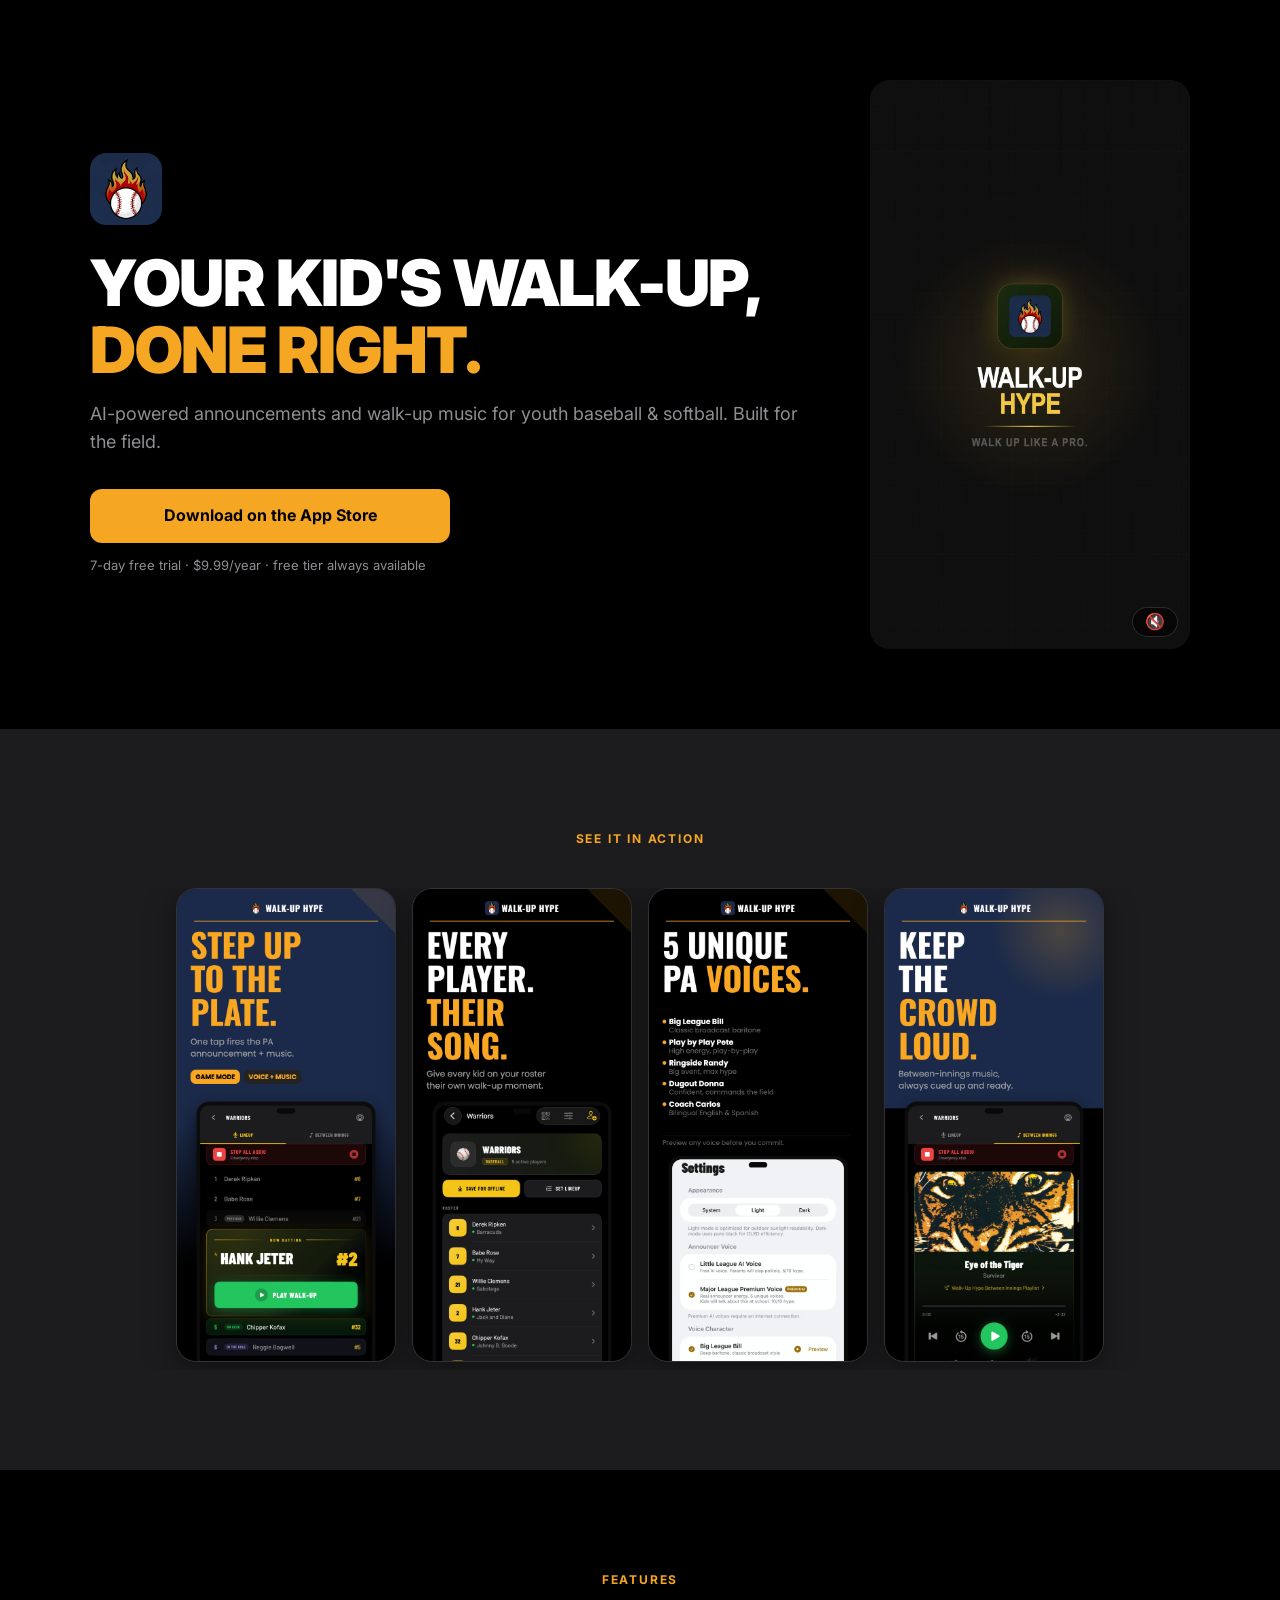
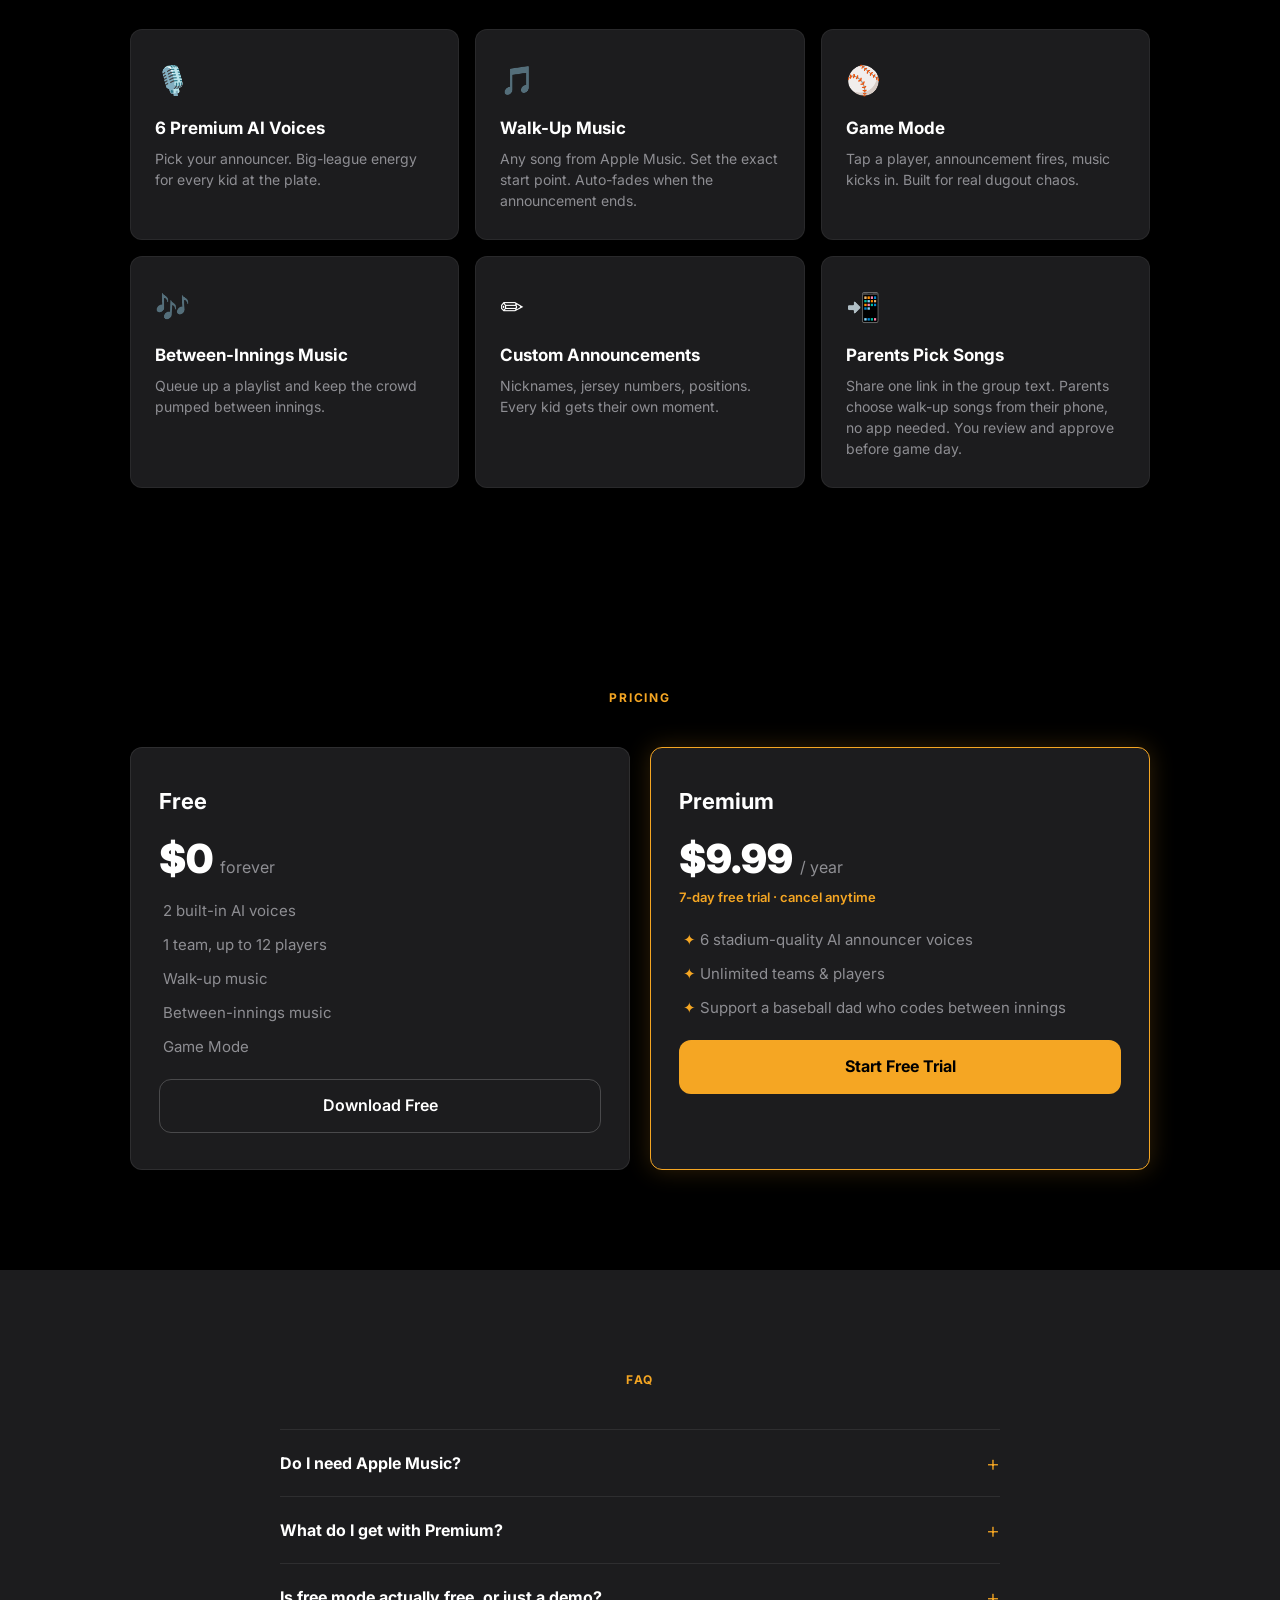
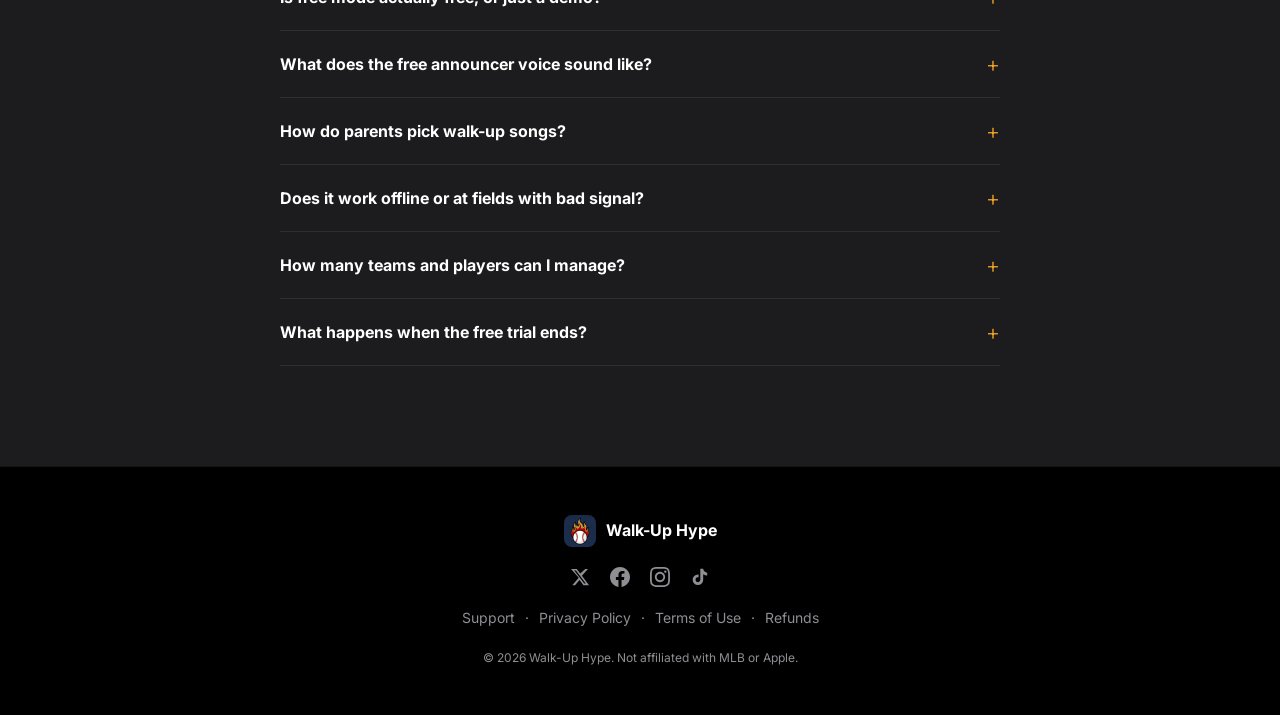
==== index.html @ 05aac34e "update website for v1.3.0: voice count, player cap, collab feature, em dash cleanup - 5 voices → 6 e" ====
<!DOCTYPE html>
<html lang="en">
<head>
  <meta charset="UTF-8" />
  <meta name="viewport" content="width=device-width, initial-scale=1.0" />
  <meta name="description" content="AI-powered announcements and walk-up music for youth baseball &amp; softball. Built for the field." />
  <title>Walk-Up Hype — AI Announcements for Youth Baseball &amp; Softball</title>
  <link rel="icon" type="image/png" href="assets/icon.png" />
  <link rel="preconnect" href="https://fonts.googleapis.com" />
  <link rel="preconnect" href="https://fonts.gstatic.com" crossorigin />
  <link href="https://fonts.googleapis.com/css2?family=Inter:wght@400;600;700;900&display=swap" rel="stylesheet" />
  <link rel="stylesheet" href="style.css" />
</head>
<body>

  <!-- ===================== HERO ===================== -->
  <section id="hero">
    <div class="hero-inner">
      <div class="hero-text">
        <img src="assets/icon.png" alt="Walk-Up Hype app icon" class="hero-icon" onerror="this.style.display='none'" />
        <h1 class="hero-headline">
          YOUR KID'S WALK-UP,<br />
          <span class="gold">DONE RIGHT.</span>
        </h1>
        <p class="hero-subhead">
          AI-powered announcements and walk-up music for youth baseball &amp; softball. Built for the field.
        </p>
        <a href="https://apps.apple.com/us/app/walk-up-hype/id6760152910" class="btn-primary appstore-btn">Download on the App Store</a>
        <p class="hero-footnote">7-day free trial &middot; $9.99/year &middot; free tier always available</p>
      </div>
      <div class="hero-video-wrap">
        <video class="promo-video" autoplay muted loop playsinline poster="assets/promo-poster.jpg">
          <source src="assets/promo.mp4" type="video/mp4" />
        </video>
        <button class="video-sound-btn" aria-label="Toggle sound">🔇</button>
      </div>
    </div>
  </section>

  <!-- ===================== SCREENSHOTS ===================== -->
  <section id="screenshots" class="screenshots-section">
    <div class="section-inner">
      <p class="section-label">SEE IT IN ACTION</p>
      <div class="screenshots-row">
        <img src="assets/walkuphype-02-game-mode.png" alt="Game Mode" class="screenshot" />
        <img src="assets/walkuphype-01-roster.png" alt="Roster" class="screenshot" />
        <img src="assets/walkuphype-05-pa-voices.png" alt="Premium AI Voices" class="screenshot" />
        <img src="assets/walkuphype-04-between-innings.png" alt="Between Innings Music" class="screenshot" />
      </div>
    </div>
  </section>

  <!-- ===================== FEATURES ===================== -->
  <section id="features">
    <div class="section-inner">
      <p class="section-label">FEATURES</p>
      <div class="features-grid">

        <div class="feature-card">
          <span class="feature-icon">🎙️</span>
          <h3>6 Premium AI Voices</h3>
          <p>Pick your announcer. Big-league energy for every kid at the plate.</p>
        </div>

        <div class="feature-card">
          <span class="feature-icon">🎵</span>
          <h3>Walk-Up Music</h3>
          <p>Any song from Apple Music. Set the exact start point. Auto-fades when the announcement ends.</p>
        </div>

        <div class="feature-card">
          <span class="feature-icon">⚾</span>
          <h3>Game Mode</h3>
          <p>Tap a player, announcement fires, music kicks in. Built for real dugout chaos.</p>
        </div>

        <div class="feature-card">
          <span class="feature-icon">🎶</span>
          <h3>Between-Innings Music</h3>
          <p>Queue up a playlist and keep the crowd pumped between innings.</p>
        </div>

        <div class="feature-card">
          <span class="feature-icon">✏️</span>
          <h3>Custom Announcements</h3>
          <p>Nicknames, jersey numbers, positions. Every kid gets their own moment.</p>
        </div>

        <div class="feature-card">
          <span class="feature-icon">📲</span>
          <h3>Parents Pick Songs</h3>
          <p>Share one link in the group text. Parents choose walk-up songs from their phone, no app needed. You review and approve before game day.</p>
        </div>

      </div>
    </div>
  </section>

  <!-- ===================== PRICING ===================== -->
  <section id="pricing">
    <div class="section-inner">
      <p class="section-label">PRICING</p>
      <div class="pricing-cards">

        <!-- Free -->
        <div class="pricing-card">
          <h3 class="pricing-tier">Free</h3>
          <p class="pricing-price">$0 <span>forever</span></p>
          <ul class="pricing-features">
            <li>2 built-in AI voices</li>
            <li>1 team, up to 12 players</li>
            <li>Walk-up music</li>
            <li>Between-innings music</li>
            <li>Game Mode</li>
          </ul>
          <a href="https://apps.apple.com/us/app/walk-up-hype/id6760152910" class="btn-secondary">Download Free</a>
        </div>

        <!-- Premium -->
        <div class="pricing-card pricing-card--premium">
          <h3 class="pricing-tier">Premium</h3>
          <p class="pricing-price">$9.99 <span>/ year</span></p>
          <p class="pricing-trial">7-day free trial &middot; cancel anytime</p>
          <ul class="pricing-features">
            <li><span class="gold">✦</span> 6 stadium-quality AI announcer voices</li>
            <li><span class="gold">✦</span> Unlimited teams &amp; players</li>
            <li><span class="gold">✦</span> Support a baseball dad who codes between innings</li>
          </ul>
          <a href="https://apps.apple.com/us/app/walk-up-hype/id6760152910" class="btn-primary">Start Free Trial</a>
        </div>

      </div>
    </div>
  </section>

  <!-- ===================== FAQ ===================== -->
  <section id="faq">
    <div class="section-inner">
      <p class="section-label">FAQ</p>
      <div class="faq-list">

        <details class="faq-item">
          <summary class="faq-q">Do I need Apple Music?</summary>
          <p class="faq-a">For walk-up songs, yes. Music streams directly from Apple Music, so you'll need an active subscription. No Apple Music? Announcements still fire. Your kids still get their moment.</p>
        </details>

        <details class="faq-item">
          <summary class="faq-q">What do I get with Premium?</summary>
          <p class="faq-a">Six stadium-quality PA announcer voices: Big League Bill, Play by Play Pete, Ringside Randy, Dugout Donna, Coach Carlos (bilingual English/Spanish), and Squeaky Sam. Unlimited teams and players. A 7-day free trial, then $9.99/year. That's it. No hidden tiers, no per-feature unlocks. If you're running multiple teams or you want your kids to sound like they're walking up at a real ballpark, Premium is worth every penny.</p>
        </details>

        <details class="faq-item">
          <summary class="faq-q">Is free mode actually free, or just a demo?</summary>
          <p class="faq-a">Actually free. No timer, no watermark, no "upgrade to continue." We built a real working app for free users because not every family can justify another subscription, and every kid deserves a walk-up moment, regardless. One team, up to 12 players, walk-up music, between-innings playlist, Game Mode, the whole experience. It's not a taste. It's the thing. We've worked hard to make Premium worth your business, but if that's not in the budget right now, we hope the free mode gives your kid their moment. It's yours, free of charge, for as long as Walk-Up Hype is on the App Store.</p>
        </details>

        <details class="faq-item">
          <summary class="faq-q">What does the free announcer voice sound like?</summary>
          <p class="faq-a">Honest answer: the default free voice is rough. It works, but it sounds like a robot reading a spreadsheet. Here's the thing though: there's a second free voice called Minor League Mike that's a real step up. It's still free, just requires a one-time download in your iPhone's Accessibility settings. <a href="minor-league-mike.html">We walk you through it step by step here.</a> If you want to actually impress parents on day one, Minor League Mike is the move. Premium is still the big leagues, 6 custom PA voices that sound like an actual stadium, but free isn't a dead end.</p>
        </details>

        <details class="faq-item">
          <summary class="faq-q">How do parents pick walk-up songs?</summary>
          <p class="faq-a">You tap "Collect Songs" on your team, and the app gives you a shareable link. Drop it in the group text. Each parent opens the link on their phone (no app install needed), searches Apple Music, picks a song, sets the start time, and even tells the announcer how to pronounce their kid's name. You see every submission in a review queue and approve or reject before it hits the roster. The whole thing is encrypted and auto-expires after 7 days.</p>
        </details>

        <details class="faq-item">
          <summary class="faq-q">Does it work offline or at fields with bad signal?</summary>
          <p class="faq-a">We built this for real fields, and real fields have terrible cell service. Walk-Up Hype has a "Save for Offline" feature that pre-generates every announcement for your entire roster and caches it to your device before you leave the house. Pair that with songs downloaded in Apple Music and your whole game runs without a single bar of signal. Announcements fire, music kicks in, crowd goes wild. No Wi-Fi required.</p>
        </details>

        <details class="faq-item">
          <summary class="faq-q">How many teams and players can I manage?</summary>
          <p class="faq-a">Free is 1 team, up to 12 players. Plenty for a single squad. Premium is unlimited. Coach two teams? Run a whole league? Go for it.</p>
        </details>

        <details class="faq-item">
          <summary class="faq-q">What happens when the free trial ends?</summary>
          <p class="faq-a">You drop to the free tier automatically. All your data stays intact. Your teams, players, and announcements are still there. You just can't add a second team or add players beyond 12 until you resubscribe. Resubscribe and everything unlocks immediately.</p>
        </details>

      </div>
    </div>
  </section>

  <!-- ===================== FOOTER ===================== -->
  <footer id="footer">
    <div class="footer-inner">
      <div class="footer-brand">
        <img src="assets/icon.png" alt="Walk-Up Hype" class="footer-icon" onerror="this.style.display='none'" />
        <span class="footer-wordmark">Walk-Up Hype</span>
      </div>
      <div class="footer-social">
        <a href="https://x.com/walkuphype" target="_blank" rel="noopener" aria-label="X / Twitter">
          <svg width="20" height="20" viewBox="0 0 24 24" fill="currentColor"><path d="M18.244 2.25h3.308l-7.227 8.26 8.502 11.24H16.17l-4.714-6.231-5.401 6.231H2.748l7.73-8.835L1.254 2.25H8.08l4.261 5.632 5.903-5.632Zm-1.161 17.52h1.833L7.084 4.126H5.117z"/></svg>
        </a>
        <a href="https://www.facebook.com/walkuphype" target="_blank" rel="noopener" aria-label="Facebook">
          <svg width="20" height="20" viewBox="0 0 24 24" fill="currentColor"><path d="M24 12.073C24 5.405 18.627 0 12 0S0 5.405 0 12.073C0 18.1 4.388 23.094 10.125 24v-8.437H7.078v-3.49h3.047V9.41c0-3.025 1.791-4.697 4.533-4.697 1.312 0 2.686.235 2.686.235v2.97h-1.513c-1.491 0-1.956.93-1.956 1.886v2.268h3.328l-.532 3.49h-2.796V24C19.612 23.094 24 18.1 24 12.073z"/></svg>
        </a>
        <a href="https://www.instagram.com/walkuphype" target="_blank" rel="noopener" aria-label="Instagram">
          <svg width="20" height="20" viewBox="0 0 24 24" fill="currentColor"><path d="M12 2.163c3.204 0 3.584.012 4.85.07 3.252.148 4.771 1.691 4.919 4.919.058 1.265.069 1.645.069 4.849 0 3.205-.012 3.584-.069 4.849-.149 3.225-1.664 4.771-4.919 4.919-1.266.058-1.644.07-4.85.07-3.204 0-3.584-.012-4.849-.07-3.26-.149-4.771-1.699-4.919-4.92-.058-1.265-.07-1.644-.07-4.849 0-3.204.013-3.583.07-4.849.149-3.227 1.664-4.771 4.919-4.919 1.266-.057 1.645-.069 4.849-.069zm0-2.163c-3.259 0-3.667.014-4.947.072-4.358.2-6.78 2.618-6.98 6.98-.059 1.281-.073 1.689-.073 4.948 0 3.259.014 3.668.072 4.948.2 4.358 2.618 6.78 6.98 6.98 1.281.058 1.689.072 4.948.072 3.259 0 3.668-.014 4.948-.072 4.354-.2 6.782-2.618 6.979-6.98.059-1.28.073-1.689.073-4.948 0-3.259-.014-3.667-.072-4.947-.196-4.354-2.617-6.78-6.979-6.98-1.281-.059-1.69-.073-4.949-.073zm0 5.838c-3.403 0-6.162 2.759-6.162 6.162s2.759 6.163 6.162 6.163 6.162-2.759 6.162-6.163c0-3.403-2.759-6.162-6.162-6.162zm0 10.162c-2.209 0-4-1.79-4-4 0-2.209 1.791-4 4-4s4 1.791 4 4c0 2.21-1.791 4-4 4zm6.406-11.845c-.796 0-1.441.645-1.441 1.44s.645 1.44 1.441 1.44c.795 0 1.439-.645 1.439-1.44s-.644-1.44-1.439-1.44z"/></svg>
        </a>
        <a href="https://www.tiktok.com/@walkuphype" target="_blank" rel="noopener" aria-label="TikTok">
          <svg width="20" height="20" viewBox="0 0 24 24" fill="currentColor"><path d="M19.59 6.69a4.83 4.83 0 0 1-3.77-4.25V2h-3.45v13.67a2.89 2.89 0 0 1-2.88 2.5 2.89 2.89 0 0 1-2.89-2.89 2.89 2.89 0 0 1 2.89-2.89c.28 0 .54.04.79.1V9.01a6.33 6.33 0 0 0-.79-.05 6.34 6.34 0 0 0-6.34 6.34 6.34 6.34 0 0 0 6.34 6.34 6.34 6.34 0 0 0 6.33-6.34V8.69a8.27 8.27 0 0 0 4.84 1.55V6.79a4.85 4.85 0 0 1-1.07-.1z"/></svg>
        </a>
      </div>
      <nav class="footer-links" aria-label="Footer navigation">
        <a href="mailto:support@walkuphype.com">Support</a>
        <span aria-hidden="true">&middot;</span>
        <a href="privacy.html">Privacy Policy</a>
        <span aria-hidden="true">&middot;</span>
        <a href="terms.html">Terms of Use</a>
        <span aria-hidden="true">&middot;</span>
        <a href="refunds.html">Refunds</a>
      </nav>
      <p class="footer-legal">
        &copy; 2026 Walk-Up Hype. Not affiliated with MLB or Apple.
      </p>
    </div>
  </footer>


  <script>
    (function () {
      var vid = document.querySelector('.promo-video');
      var btn = document.querySelector('.video-sound-btn');
      if (!vid || !btn) return;
      btn.addEventListener('click', function () {
        vid.muted = !vid.muted;
        btn.innerHTML = vid.muted ? '🔇' : '🔊';
      });
    })();
  </script>

</body>
</html>
---- style.css ----
/* ============================================================
   Walk-Up Hype — stylesheet
   Mobile-first, dark, single page
   ============================================================ */

/* ---------- Design Tokens ---------- */
:root {
  --black:   #000000;
  --navy:    #1C1C1E;
  --gold:    #F5A623;
  --white:   #FFFFFF;
  --gray:    #8E8E93;
  --radius:  12px;
  --font:    'Inter', system-ui, sans-serif;
  --max-w:   1100px;
  --section-pad: 80px 20px;
}

/* ---------- Reset / Base ---------- */
*, *::before, *::after {
  box-sizing: border-box;
  margin: 0;
  padding: 0;
}

html {
  scroll-behavior: smooth;
}

body {
  background: var(--black);
  color: var(--white);
  font-family: var(--font);
  font-size: 16px;
  line-height: 1.6;
  -webkit-font-smoothing: antialiased;
}

img {
  display: block;
  max-width: 100%;
}

a {
  color: var(--gold);
  text-decoration: none;
  transition: opacity 0.2s;
}

a:hover {
  opacity: 0.8;
}

/* ---------- Utilities ---------- */
.gold { color: var(--gold); }

.section-label {
  font-size: 12px;
  font-weight: 700;
  letter-spacing: 0.15em;
  color: var(--gold);
  text-transform: uppercase;
  font-variant: small-caps;
  text-align: center;
  margin-bottom: 40px;
}

.section-inner {
  max-width: var(--max-w);
  margin: 0 auto;
  padding: var(--section-pad);
}

.desktop-br { display: none; }

/* ---------- Buttons ---------- */
.btn-primary {
  display: inline-block;
  background: var(--gold);
  color: var(--black);
  font-family: var(--font);
  font-size: 16px;
  font-weight: 700;
  padding: 14px 32px;
  border-radius: var(--radius);
  border: none;
  cursor: pointer;
  transition: opacity 0.2s, transform 0.1s;
  text-align: center;
  /* Prevent button from overflowing narrow viewports */
  max-width: 100%;
  word-break: break-word;
}

.btn-primary:hover {
  opacity: 0.9;
  transform: translateY(-1px);
  color: var(--black);
}

.btn-secondary {
  display: inline-block;
  background: transparent;
  color: var(--white);
  font-family: var(--font);
  font-size: 16px;
  font-weight: 600;
  padding: 13px 32px;
  border-radius: var(--radius);
  border: 1px solid rgba(255, 255, 255, 0.2);
  cursor: pointer;
  transition: border-color 0.2s, opacity 0.2s;
  text-align: center;
}

.btn-secondary:hover {
  border-color: rgba(255, 255, 255, 0.5);
  color: var(--white);
  opacity: 1;
}

/* ============================================================
   HERO
   ============================================================ */
#hero {
  background: var(--black);
  display: flex;
  align-items: center;
  justify-content: center;
  padding: 64px 24px;
}

.hero-inner {
  display: flex;
  flex-direction: column;
  align-items: center;
  gap: 40px;
  max-width: var(--max-w);
  width: 100%;
}

.hero-text {
  display: flex;
  flex-direction: column;
  align-items: center;
  text-align: center;
}

.hero-icon {
  width: 72px;
  height: 72px;
  border-radius: 16px;
  margin-bottom: 24px;
  object-fit: cover;
}

.hero-headline {
  font-size: clamp(36px, 9vw, 64px);
  font-weight: 900;
  line-height: 1.05;
  letter-spacing: -0.02em;
  color: var(--white);
  margin-bottom: 16px;
}

.hero-subhead {
  font-size: clamp(15px, 2.5vw, 18px);
  font-weight: 400;
  color: var(--gray);
  margin-bottom: 32px;
  max-width: 440px;
}

.appstore-btn {
  /* Full width on mobile for a prominent tap target */
  width: 100%;
  max-width: 360px;
}

.hero-footnote {
  font-size: 13px;
  color: var(--gray);
  margin-top: 12px;
}

.hero-video-wrap {
  position: relative;
  width: 100%;
  max-width: 340px;
  border-radius: 20px;
  box-shadow: 0 16px 48px rgba(0, 0, 0, 0.6);
  /* background shows while video loads */
  background: #111;
}

.promo-video {
  /* Block-level, natural flow — avoids iOS Safari autoplay
     bug triggered by position:absolute inside overflow:hidden */
  display: block;
  width: 100%;
  height: auto;
  border-radius: 20px;
}

.video-sound-btn {
  position: absolute;
  bottom: 12px;
  right: 12px;
  background: rgba(0, 0, 0, 0.55);
  backdrop-filter: blur(8px);
  -webkit-backdrop-filter: blur(8px);
  border: 1px solid rgba(255, 255, 255, 0.15);
  border-radius: 999px;
  padding: 6px 12px;
  font-size: 16px;
  cursor: pointer;
  color: var(--white);
  line-height: 1;
  transition: background 0.2s;
}

.video-sound-btn:hover {
  background: rgba(0, 0, 0, 0.8);
}

/* ============================================================
   SCREENSHOTS
   ============================================================ */
.screenshots-section {
  background: var(--navy);
}

.screenshots-row {
  display: flex;
  gap: 16px;
  overflow-x: auto;
  justify-content: center;
  padding-bottom: 8px;
  -webkit-overflow-scrolling: touch;
}

.screenshot {
  width: 220px;
  flex-shrink: 0;
  border-radius: 20px;
  border: 1px solid rgba(255, 255, 255, 0.1);
  box-shadow: 0 8px 32px rgba(0, 0, 0, 0.4);
}

/* ============================================================
   FEATURES
   ============================================================ */
#features {
  background: var(--black);
}

.features-grid {
  display: grid;
  grid-template-columns: 1fr;
  gap: 16px;
}

.feature-card {
  background: var(--navy);
  border-radius: var(--radius);
  border: 1px solid rgba(255, 255, 255, 0.06);
  padding: 28px 24px;
  transition: border-color 0.2s, transform 0.2s;
}

.feature-card:hover {
  border-color: rgba(245, 166, 35, 0.3);
  transform: translateY(-2px);
}

.feature-icon {
  font-size: 28px;
  display: block;
  margin-bottom: 12px;
}

.feature-card h3 {
  font-size: 17px;
  font-weight: 700;
  margin-bottom: 6px;
  color: var(--white);
}

.feature-card p {
  font-size: 14px;
  color: var(--gray);
  line-height: 1.5;
}

/* ============================================================
   PRICING
   ============================================================ */
#pricing {
  background: var(--black);
}

.pricing-cards {
  display: flex;
  flex-direction: column;
  gap: 20px;
  max-width: 640px;
  margin: 0 auto;
}

.pricing-card {
  background: var(--navy);
  border-radius: var(--radius);
  border: 1px solid rgba(255, 255, 255, 0.08);
  padding: 36px 28px;
  display: flex;
  flex-direction: column;
  gap: 20px;
}

.pricing-card--premium {
  border-color: var(--gold);
  box-shadow: 0 0 24px rgba(245, 166, 35, 0.2);
}

.pricing-tier {
  font-size: 22px;
  font-weight: 700;
  color: var(--white);
}

.pricing-price {
  font-size: 40px;
  font-weight: 900;
  color: var(--white);
  line-height: 1;
}

.pricing-price span {
  font-size: 16px;
  font-weight: 400;
  color: var(--gray);
}

.pricing-trial {
  font-size: 13px;
  color: var(--gold);
  font-weight: 600;
  margin-top: -12px;
}

.pricing-features {
  list-style: none;
  display: flex;
  flex-direction: column;
  gap: 10px;
  padding: 0;
  margin: 0;
}

.pricing-features li {
  font-size: 15px;
  color: var(--gray);
  padding-left: 4px;
}

.pricing-card .btn-primary,
.pricing-card .btn-secondary {
  width: 100%;
}

/* ============================================================
   FAQ
   ============================================================ */
#faq {
  background: var(--navy);
}

.faq-list {
  display: flex;
  flex-direction: column;
  gap: 0;
  max-width: 720px;
  margin: 0 auto;
}

.faq-item {
  border-bottom: 1px solid rgba(255, 255, 255, 0.08);
}

.faq-item:first-child {
  border-top: 1px solid rgba(255, 255, 255, 0.08);
}

/* Remove default disclosure triangle */
.faq-item summary {
  list-style: none;
}
.faq-item summary::-webkit-details-marker {
  display: none;
}

.faq-q {
  display: flex;
  justify-content: space-between;
  align-items: center;
  gap: 16px;
  font-size: 16px;
  font-weight: 700;
  color: var(--white);
  line-height: 1.3;
  padding: 22px 0;
  cursor: pointer;
  user-select: none;
  transition: color 0.2s;
}

.faq-q:hover {
  color: var(--gold);
}

/* Chevron icon via pseudo-element */
.faq-q::after {
  content: '+';
  font-size: 22px;
  font-weight: 300;
  color: var(--gold);
  flex-shrink: 0;
  transition: transform 0.2s;
  line-height: 1;
}

.faq-item[open] .faq-q::after {
  transform: rotate(45deg);
}

.faq-a {
  font-size: 15px;
  color: var(--gray);
  line-height: 1.6;
  max-width: 640px;
  padding-bottom: 22px;
}

/* ============================================================
   FOOTER
   ============================================================ */
#footer {
  background: var(--black);
  border-top: 1px solid rgba(255, 255, 255, 0.08);
}

.footer-inner {
  max-width: var(--max-w);
  margin: 0 auto;
  padding: 48px 24px;
  display: flex;
  flex-direction: column;
  align-items: center;
  gap: 20px;
  text-align: center;
}

.footer-brand {
  display: flex;
  align-items: center;
  gap: 10px;
}

.footer-icon {
  width: 32px;
  height: 32px;
  border-radius: 8px;
  object-fit: cover;
}

.footer-wordmark {
  font-size: 16px;
  font-weight: 700;
  color: var(--white);
}

.footer-links {
  display: flex;
  align-items: center;
  gap: 10px;
  font-size: 14px;
  color: var(--gray);
}

.footer-links a {
  color: var(--gray);
  transition: color 0.2s;
}

.footer-links a:hover {
  color: var(--white);
}

.footer-social {
  display: flex;
  align-items: center;
  gap: 20px;
}

.footer-social a {
  color: var(--gray);
  transition: color 0.2s;
  display: flex;
  align-items: center;
}

.footer-social a:hover {
  color: var(--gold);
}

.footer-legal {
  font-size: 12px;
  color: var(--gray);
  max-width: 480px;
  line-height: 1.5;
}

/* ============================================================
   RESPONSIVE — ≥ 768px (2-col grids, side-by-side cards)
   ============================================================ */
@media (min-width: 768px) {
  .features-grid {
    grid-template-columns: repeat(2, 1fr);
  }

  .pricing-cards {
    flex-direction: row;
    max-width: 100%;
  }

  .pricing-card {
    flex: 1;
  }
}

/* ============================================================
   RESPONSIVE — ≥ 900px (hero side-by-side)
   ============================================================ */
@media (min-width: 900px) {
  #hero {
    padding: 80px 40px;
  }

  .hero-inner {
    flex-direction: row;
    align-items: center;
    gap: 60px;
  }

  .hero-text {
    align-items: flex-start;
    text-align: left;
    flex: 1;
  }

  .hero-subhead {
    max-width: 100%;
  }

  .hero-video-wrap {
    flex: 0 0 auto;
    width: 320px;
    max-width: 360px;
  }
}

/* ============================================================
   RESPONSIVE — ≥ 1024px (3-col features, full layout)
   ============================================================ */
@media (min-width: 1024px) {
  .features-grid {
    grid-template-columns: repeat(3, 1fr);
  }

  .section-inner {
    padding: 100px 40px;
  }
}
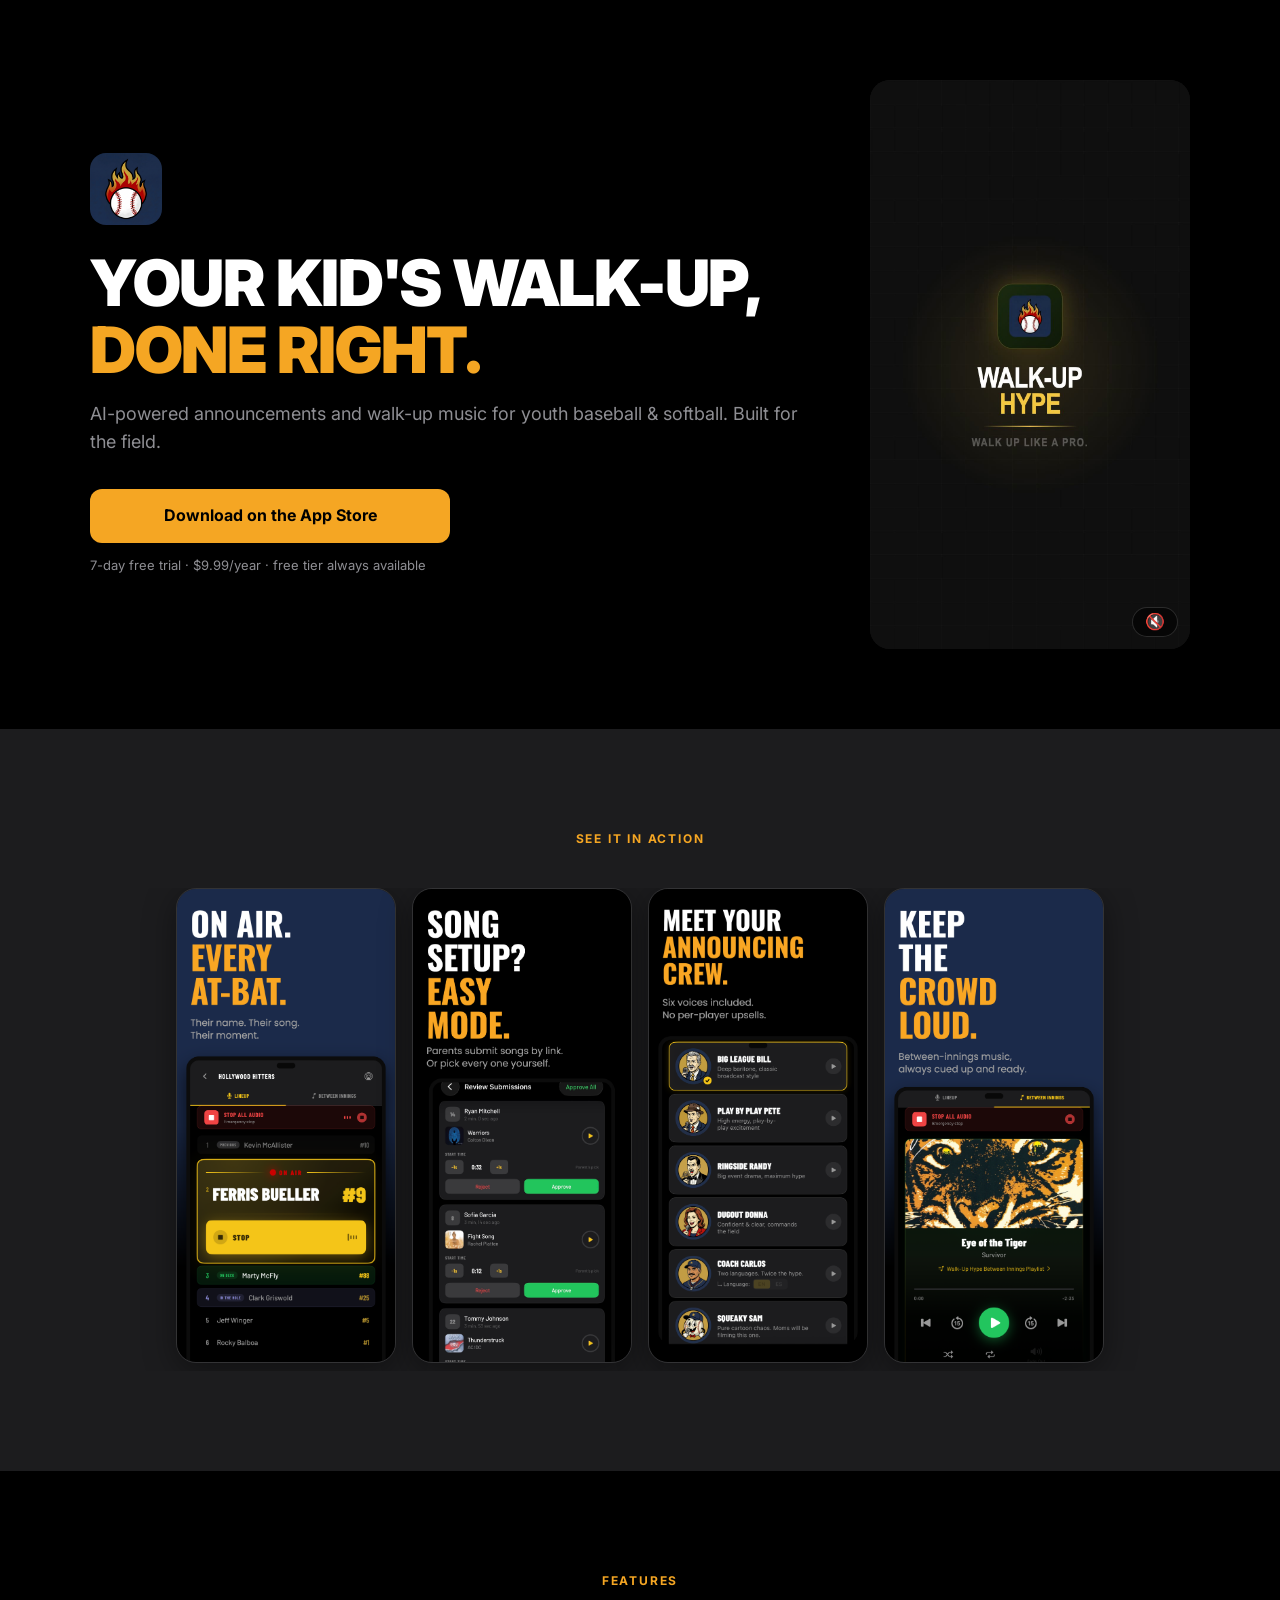
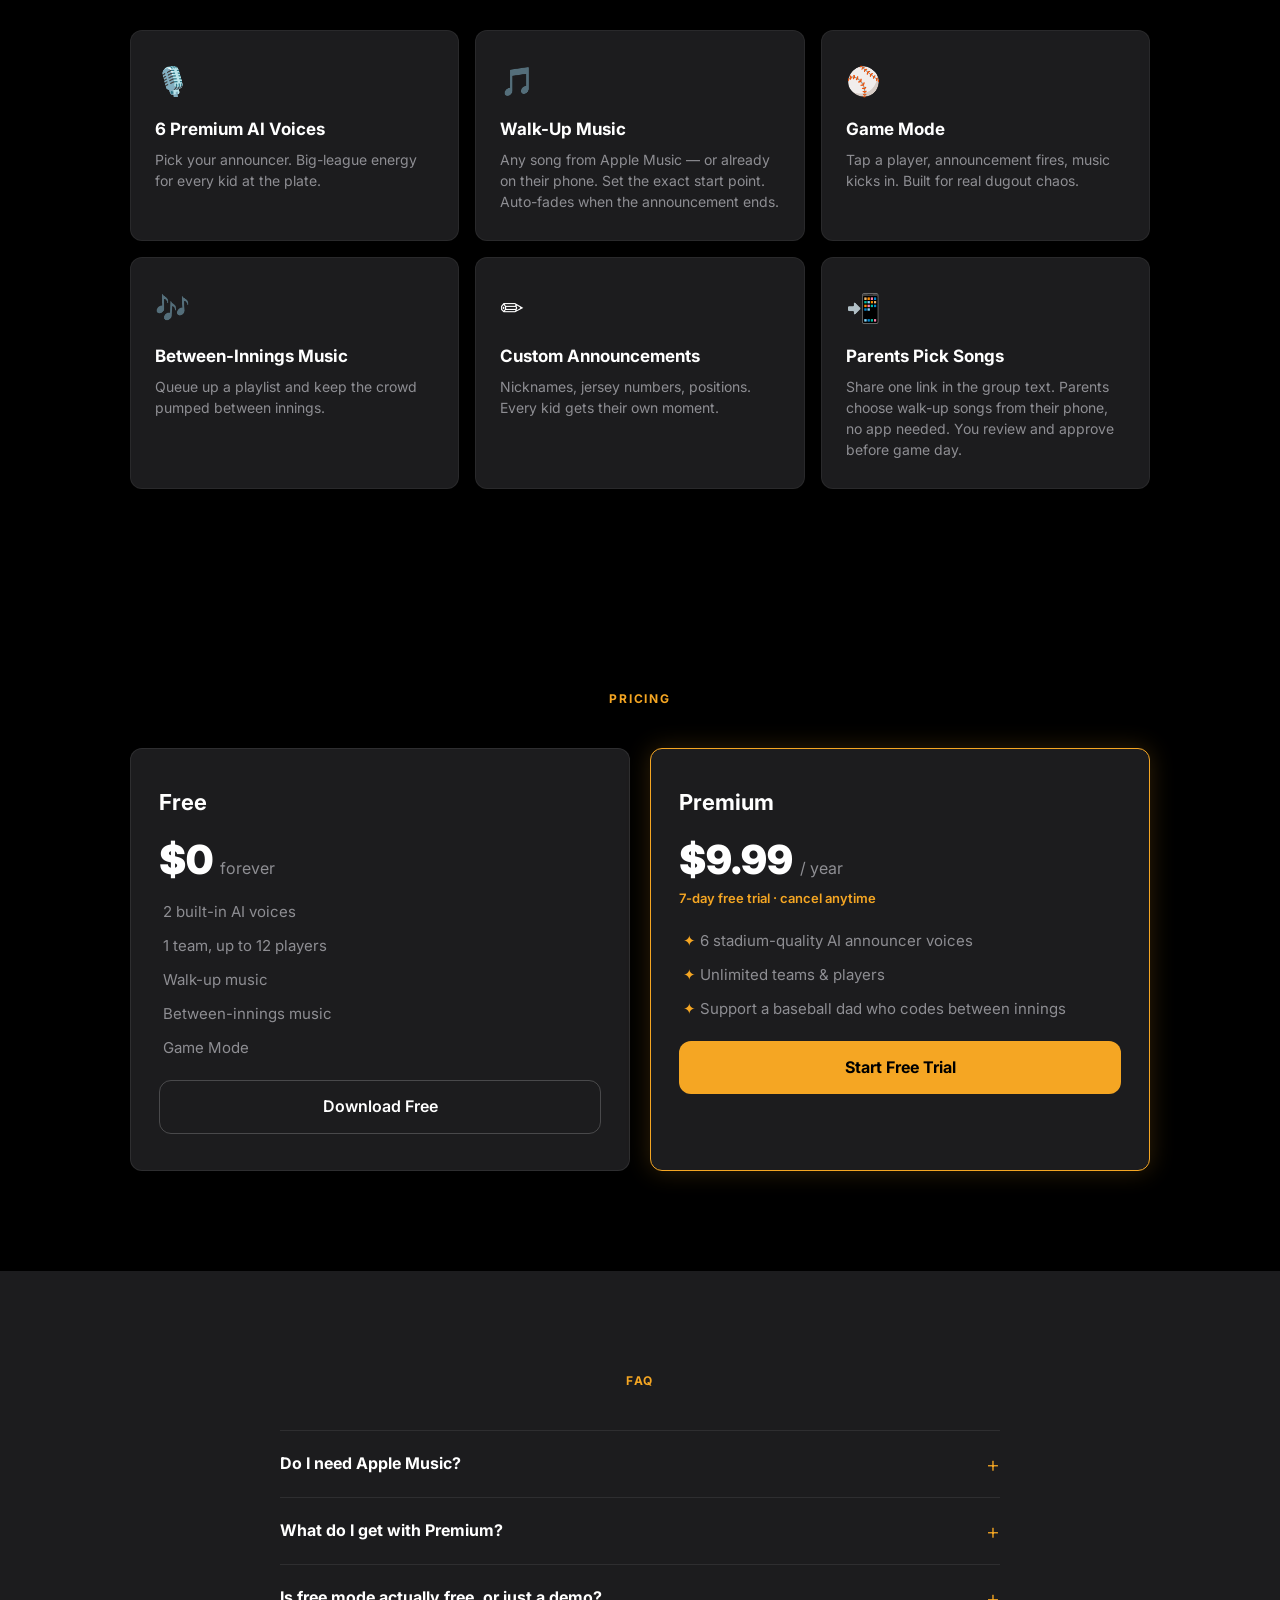
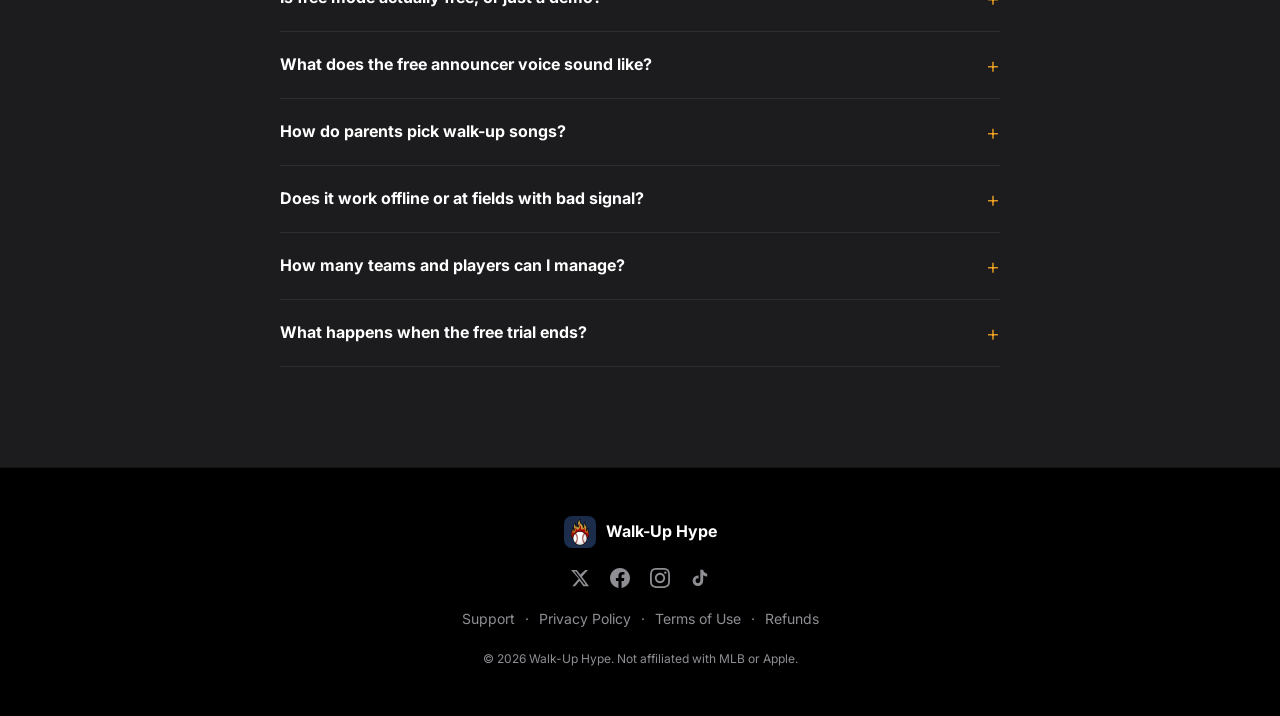
==== commit 8dc31010: "Fix stale Apple Music subscription claims to match v1.4.2 Walk-Up Hype now plays songs from the phon" ====
--- a/index.html
+++ b/index.html
@@ -65,7 +65,7 @@
         <div class="feature-card">
           <span class="feature-icon">🎵</span>
           <h3>Walk-Up Music</h3>
-          <p>Any song from Apple Music. Set the exact start point. Auto-fades when the announcement ends.</p>
+          <p>Any song from Apple Music — or already on their phone. Set the exact start point. Auto-fades when the announcement ends.</p>
         </div>
 
         <div class="feature-card">
@@ -141,7 +141,7 @@
 
         <details class="faq-item">
           <summary class="faq-q">Do I need Apple Music?</summary>
-          <p class="faq-a">For walk-up songs, yes. Music streams directly from Apple Music, so you'll need an active subscription. No Apple Music? Announcements still fire. Your kids still get their moment.</p>
+          <p class="faq-a">Nope — no subscription required. Walk-up songs play from Apple Music if you've got it, or straight from your phone's own music library if you don't. Either way, it's trimmed, timed, and cued to the exact moment you pick. No Apple Music at all? Announcements still fire. Your kid still gets their moment.</p>
         </details>
 
         <details class="faq-item">
@@ -166,7 +166,7 @@
 
         <details class="faq-item">
           <summary class="faq-q">Does it work offline or at fields with bad signal?</summary>
-          <p class="faq-a">We built this for real fields, and real fields have terrible cell service. Walk-Up Hype has a "Save for Offline" feature that pre-generates every announcement for your entire roster and caches it to your device before you leave the house. Pair that with songs downloaded in Apple Music and your whole game runs without a single bar of signal. Announcements fire, music kicks in, crowd goes wild. No Wi-Fi required.</p>
+          <p class="faq-a">We built this for real fields, and real fields have terrible cell service. Walk-Up Hype has a "Save for Offline" feature that pre-generates every announcement for your entire roster and caches it to your device before you leave the house. Using songs from your phone's own library? Those are already offline-proof. Downloaded songs in Apple Music work great too. Either way, your whole game runs without a single bar of signal. Announcements fire, music kicks in, crowd goes wild. No Wi-Fi required.</p>
         </details>
 
         <details class="faq-item">
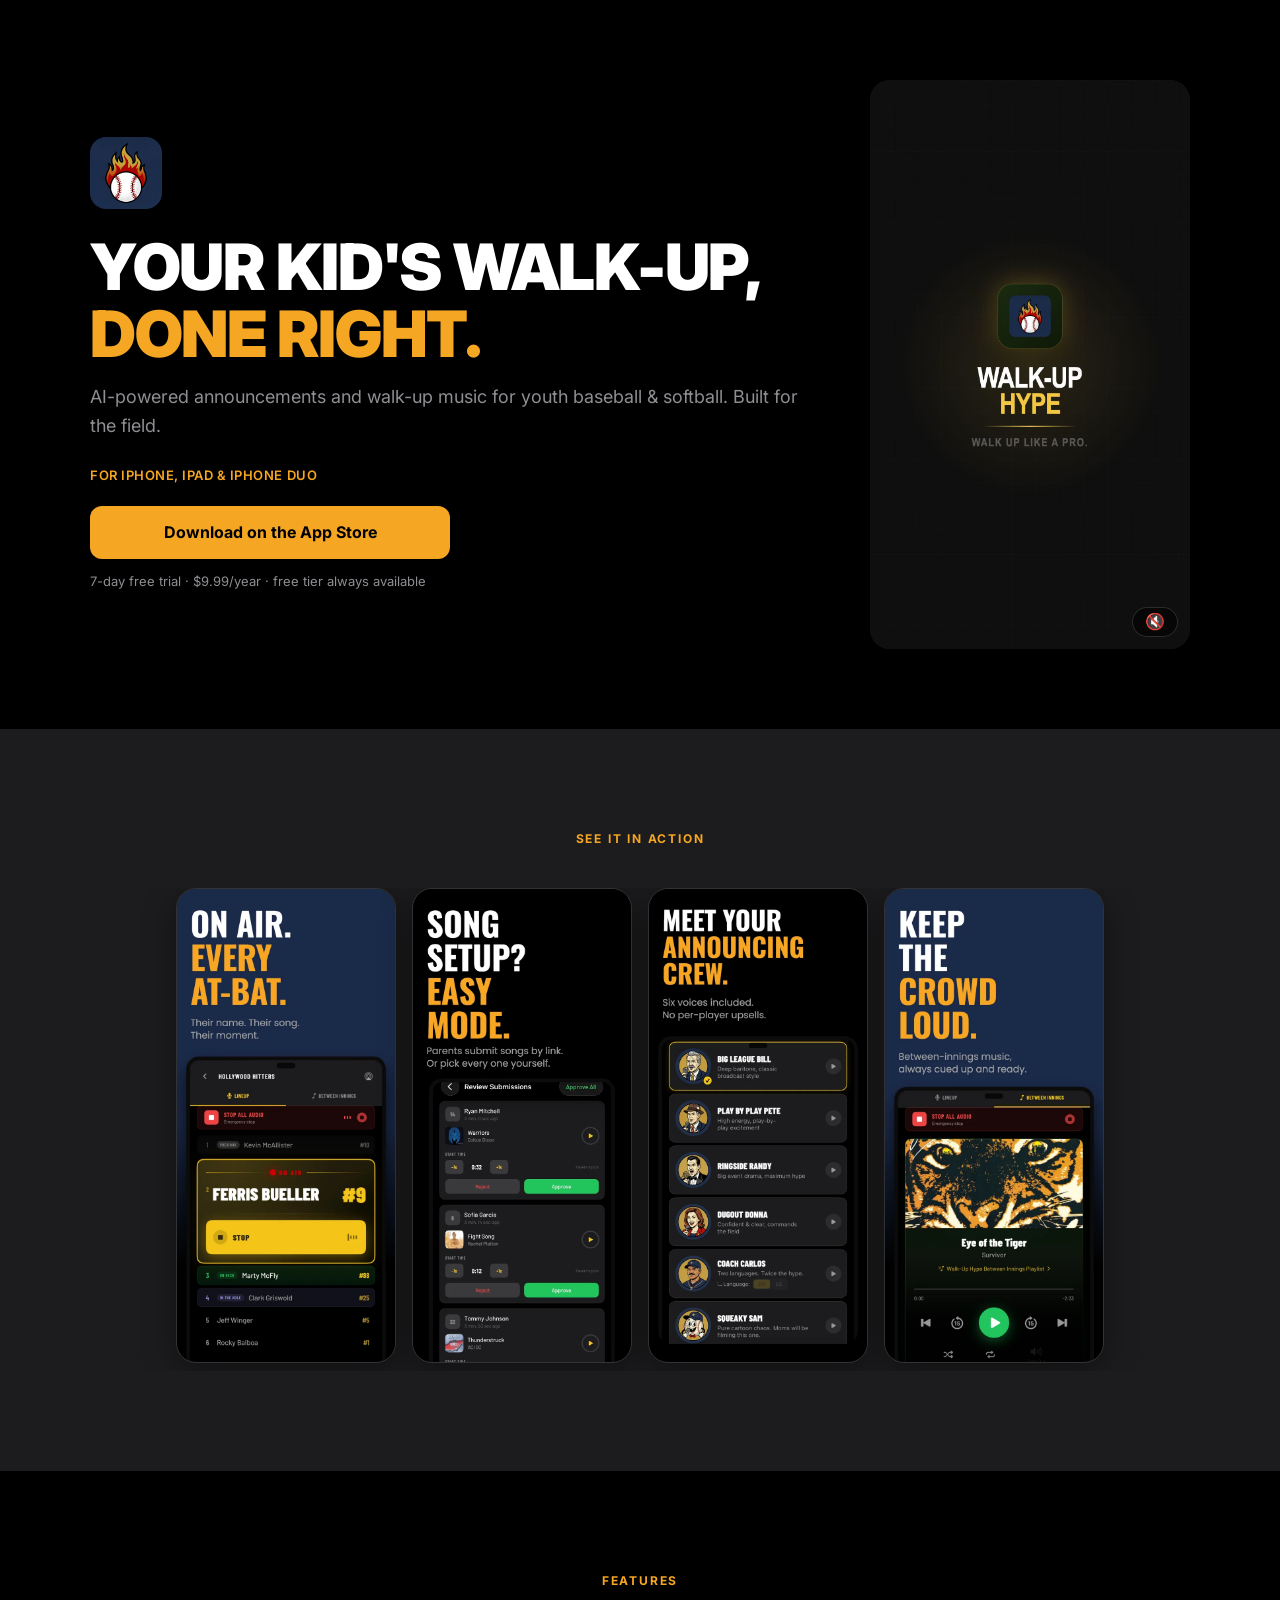
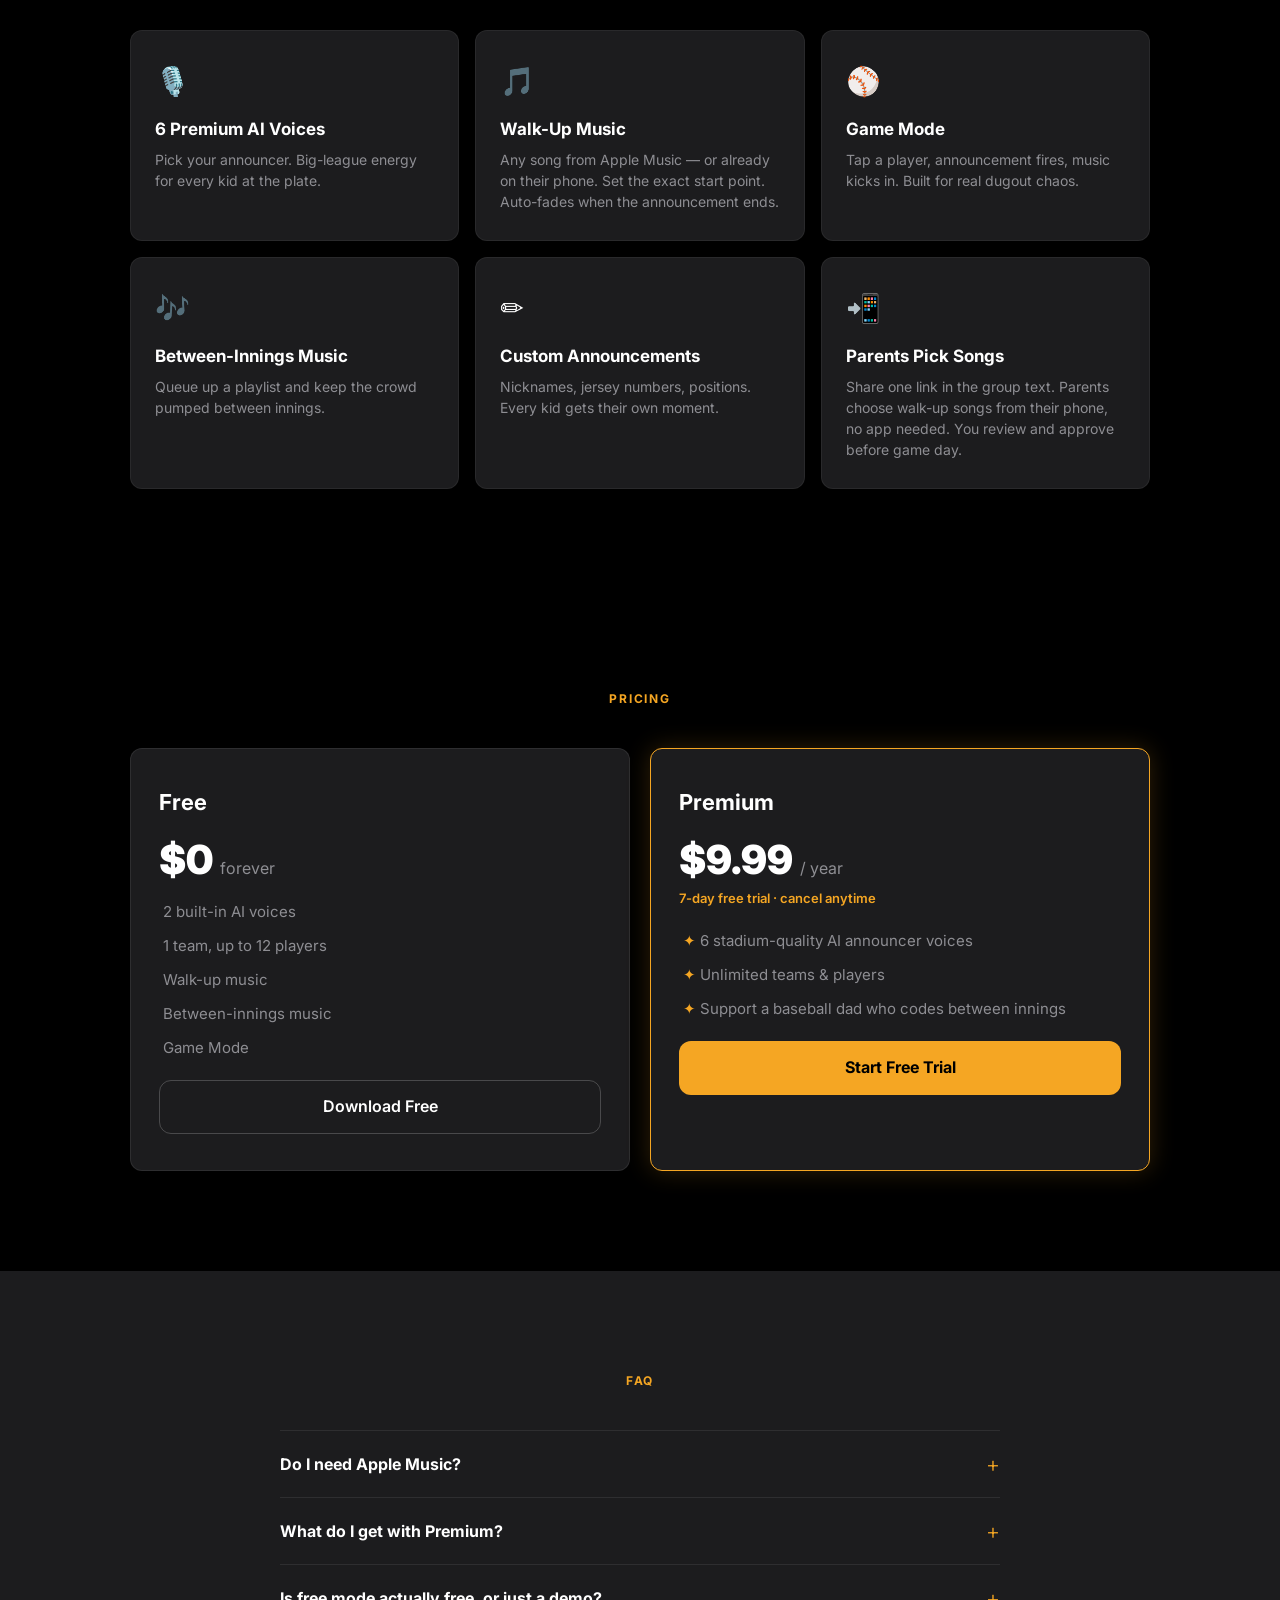
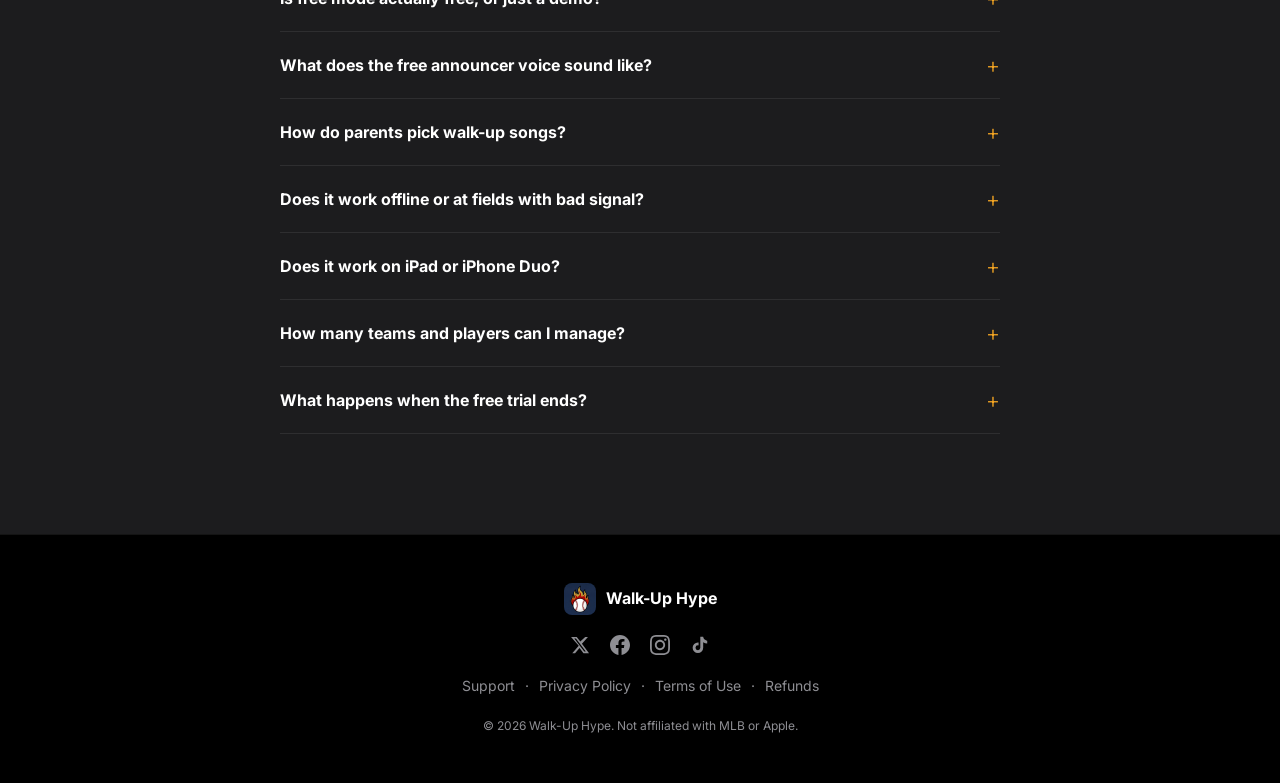
==== commit 1490018a: "Site refresh: analytics, share previews, smart banner, lighter images - PostHog on the homepage (sam" ====
--- a/index.html
+++ b/index.html
@@ -3,9 +3,54 @@
 <head>
   <meta charset="UTF-8" />
   <meta name="viewport" content="width=device-width, initial-scale=1.0" />
-  <meta name="description" content="AI-powered announcements and walk-up music for youth baseball &amp; softball. Built for the field." />
-  <title>Walk-Up Hype — AI Announcements for Youth Baseball &amp; Softball</title>
+  <meta name="description" content="Walk-up songs and stadium-style PA announcements for youth baseball &amp; softball. AI announcer voices, parents pick songs from a link, works offline. Free on iPhone, iPad and iPhone Duo." />
+  <title>Walk-Up Hype — Walk-Up Songs &amp; PA Announcer for Youth Baseball &amp; Softball</title>
+  <link rel="canonical" href="https://walkuphype.com/" />
   <link rel="icon" type="image/png" href="assets/icon.png" />
+  <link rel="apple-touch-icon" href="assets/apple-touch-icon.png" />
+  <meta name="apple-itunes-app" content="app-id=6760152910" />
+  <meta name="theme-color" content="#000000" />
+
+  <meta property="og:type" content="website" />
+  <meta property="og:site_name" content="Walk-Up Hype" />
+  <meta property="og:url" content="https://walkuphype.com/" />
+  <meta property="og:title" content="Walk-Up Hype — Your kid's walk-up, done right." />
+  <meta property="og:description" content="A stadium announcer calls their name. Their walk-up song hits. Youth baseball &amp; softball, free on the App Store." />
+  <meta property="og:image" content="https://walkuphype.com/assets/og-image.png" />
+  <meta property="og:image:width" content="1200" />
+  <meta property="og:image:height" content="630" />
+  <meta property="og:image:alt" content="Walk-Up Hype: Your kid's walk-up, done right." />
+  <meta name="twitter:card" content="summary_large_image" />
+  <meta name="twitter:site" content="@walkuphype" />
+
+  <script type="application/ld+json">
+  {
+    "@context": "https://schema.org",
+    "@type": "MobileApplication",
+    "name": "Walk-Up Hype",
+    "url": "https://walkuphype.com/",
+    "image": "https://walkuphype.com/assets/walkuphype1024.png",
+    "description": "Walk-up songs and AI PA announcements for youth baseball and softball.",
+    "operatingSystem": "iOS, iPadOS",
+    "applicationCategory": "SportsApplication",
+    "installUrl": "https://apps.apple.com/us/app/walk-up-hype/id6760152910",
+    "offers": [
+      { "@type": "Offer", "name": "Free", "price": "0", "priceCurrency": "USD" },
+      { "@type": "Offer", "name": "Premium (yearly)", "price": "9.99", "priceCurrency": "USD" }
+    ]
+  }
+  </script>
+
+  <script>
+    !function(t,e){var o,n,p,r;e.__SV||(window.posthog=e,e._i=[],e.init=function(i,s,a){function g(t,e){var o=e.split(".");2==o.length&&(t=t[o[0]],e=o[1]),t[e]=function(){t.push([e].concat(Array.prototype.slice.call(arguments,0)))}}(p=t.createElement("script")).type="text/javascript",p.crossOrigin="anonymous",p.async=!0,p.src=s.api_host.replace(".i.posthog.com","-assets.i.posthog.com")+"/static/array.js",(r=t.getElementsByTagName("script")[0]).parentNode.insertBefore(p,r);var u=e;for(void 0!==a?u=e[a]=[]:a="posthog",u.people=u.people||[],u.toString=function(t){var e="posthog";return"posthog"!==a&&(e+="."+a),t||(e+=" (stub)"),e},u.people.toString=function(){return u.toString(1)+".people (stub)"},o="init push capture register register_once register_for_session unregister unregister_for_session getFeatureFlag getFeatureFlagPayload isFeatureEnabled reloadFeatureFlags updateEarlyAccessFeatureEnrollment getEarlyAccessFeatures on onFeatureFlags onSessionId getSurveys getActiveMatchingSurveys renderSurvey canRenderSurvey getNextSurveyStep identify setPersonProperties group resetGroups setPersonPropertiesForFlags resetPersonPropertiesForFlags setGroupPropertiesForFlags resetGroupPropertiesForFlags reset get_distinct_id getGroups get_session_id get_session_replay_url alias set_config startSessionRecording stopSessionRecording sessionRecordingStarted captureException loadToolbar get_property getSessionProperty createPersonProfile opt_in_capturing opt_out_capturing has_opted_in_capturing has_opted_out_capturing clear_opt_in_out_capturing debug".split(" "),n=0;n<o.length;n++)g(u,o[n]);e._i.push([i,s,a])},e.__SV=1)}(document,window.posthog||[]);
+    posthog.init('phc_oMfY9ej7EfuQTDdnLDNtxcgZhyaKgr45NkZavYb8Rs6c', {
+      api_host: 'https://us.i.posthog.com',
+      person_profiles: 'identified_only',
+      disable_session_recording: true,
+      capture_pageview: true,
+      capture_pageleave: true
+    });
+  </script>
   <link rel="preconnect" href="https://fonts.googleapis.com" />
   <link rel="preconnect" href="https://fonts.gstatic.com" crossorigin />
   <link href="https://fonts.googleapis.com/css2?family=Inter:wght@400;600;700;900&display=swap" rel="stylesheet" />
@@ -25,7 +70,8 @@
         <p class="hero-subhead">
           AI-powered announcements and walk-up music for youth baseball &amp; softball. Built for the field.
         </p>
-        <a href="https://apps.apple.com/us/app/walk-up-hype/id6760152910" class="btn-primary appstore-btn">Download on the App Store</a>
+        <p class="hero-devices">For iPhone, iPad &amp; iPhone Duo</p>
+        <a href="https://apps.apple.com/us/app/walk-up-hype/id6760152910?ct=web-hero" data-placement="web-hero" class="btn-primary appstore-btn">Download on the App Store</a>
         <p class="hero-footnote">7-day free trial &middot; $9.99/year &middot; free tier always available</p>
       </div>
       <div class="hero-video-wrap">
@@ -42,10 +88,10 @@
     <div class="section-inner">
       <p class="section-label">SEE IT IN ACTION</p>
       <div class="screenshots-row">
-        <img src="assets/walkuphype-02-game-mode.png" alt="Game Mode" class="screenshot" />
-        <img src="assets/walkuphype-01-roster.png" alt="Roster" class="screenshot" />
-        <img src="assets/walkuphype-05-pa-voices.png" alt="Premium AI Voices" class="screenshot" />
-        <img src="assets/walkuphype-04-between-innings.png" alt="Between Innings Music" class="screenshot" />
+        <img src="assets/walkuphype-02-game-mode.webp" alt="Game Mode" class="screenshot" width="660" height="1428" loading="lazy" decoding="async" />
+        <img src="assets/walkuphype-01-roster.webp" alt="Roster" class="screenshot" width="660" height="1428" loading="lazy" decoding="async" />
+        <img src="assets/walkuphype-05-pa-voices.webp" alt="Premium AI Voices" class="screenshot" width="660" height="1428" loading="lazy" decoding="async" />
+        <img src="assets/walkuphype-04-between-innings.webp" alt="Between Innings Music" class="screenshot" width="660" height="1428" loading="lazy" decoding="async" />
       </div>
     </div>
   </section>
@@ -113,7 +159,7 @@
             <li>Between-innings music</li>
             <li>Game Mode</li>
           </ul>
-          <a href="https://apps.apple.com/us/app/walk-up-hype/id6760152910" class="btn-secondary">Download Free</a>
+          <a href="https://apps.apple.com/us/app/walk-up-hype/id6760152910?ct=web-pricing-free" data-placement="web-pricing-free" class="btn-secondary">Download Free</a>
         </div>
 
         <!-- Premium -->
@@ -126,7 +172,7 @@
             <li><span class="gold">✦</span> Unlimited teams &amp; players</li>
             <li><span class="gold">✦</span> Support a baseball dad who codes between innings</li>
           </ul>
-          <a href="https://apps.apple.com/us/app/walk-up-hype/id6760152910" class="btn-primary">Start Free Trial</a>
+          <a href="https://apps.apple.com/us/app/walk-up-hype/id6760152910?ct=web-pricing-premium" data-placement="web-pricing-premium" class="btn-primary">Start Free Trial</a>
         </div>
 
       </div>
@@ -167,6 +213,11 @@
         <details class="faq-item">
           <summary class="faq-q">Does it work offline or at fields with bad signal?</summary>
           <p class="faq-a">We built this for real fields, and real fields have terrible cell service. Walk-Up Hype has a "Save for Offline" feature that pre-generates every announcement for your entire roster and caches it to your device before you leave the house. Using songs from your phone's own library? Those are already offline-proof. Downloaded songs in Apple Music work great too. Either way, your whole game runs without a single bar of signal. Announcements fire, music kicks in, crowd goes wild. No Wi-Fi required.</p>
+        </details>
+
+        <details class="faq-item">
+          <summary class="faq-q">Does it work on iPad or iPhone Duo?</summary>
+          <p class="faq-a">Yes. Walk-Up Hype runs on iPhone, iPad, and iPhone Duo. On iPhone Duo, open it up and Game Mode puts your lineup and Between Innings side by side, so Now Batting and your playlist are on screen together. Fold or unfold mid-game and you stay right where you were.</p>
         </details>
 
         <details class="faq-item">
@@ -221,6 +272,12 @@
 
 
   <script>
+    document.querySelectorAll('a[href*="apps.apple.com"]').forEach(function (a) {
+      a.addEventListener('click', function () {
+        if (window.posthog) posthog.capture('appstore_clicked', { placement: a.dataset.placement || 'unknown' });
+      });
+    });
+
     (function () {
       var vid = document.querySelector('.promo-video');
       var btn = document.querySelector('.video-sound-btn');
--- a/style.css
+++ b/style.css
@@ -183,6 +183,15 @@
   margin-top: 12px;
 }
 
+.hero-devices {
+  font-size: 13px;
+  font-weight: 600;
+  letter-spacing: 0.04em;
+  text-transform: uppercase;
+  color: var(--gold);
+  margin: -8px 0 20px;
+}
+
 .hero-video-wrap {
   position: relative;
   width: 100%;
@@ -241,6 +250,7 @@
 
 .screenshot {
   width: 220px;
+  height: auto;
   flex-shrink: 0;
   border-radius: 20px;
   border: 1px solid rgba(255, 255, 255, 0.1);
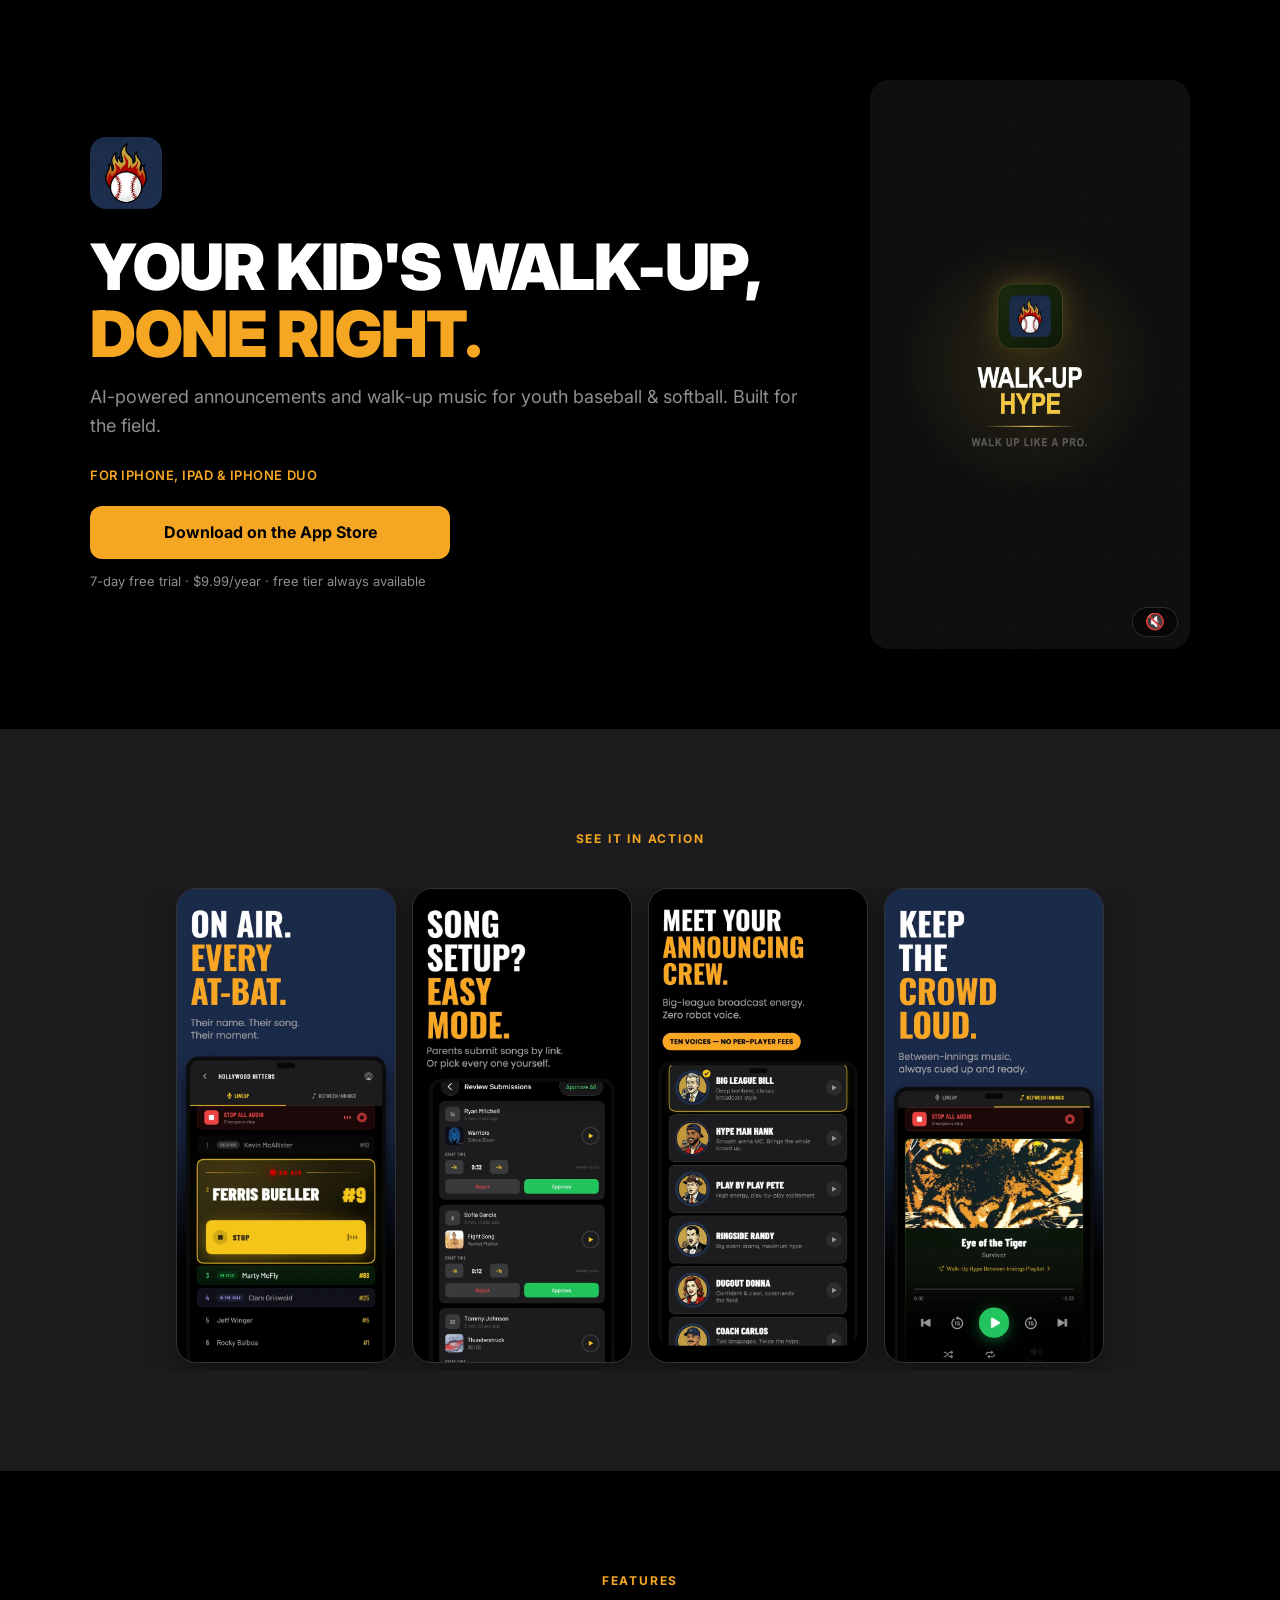
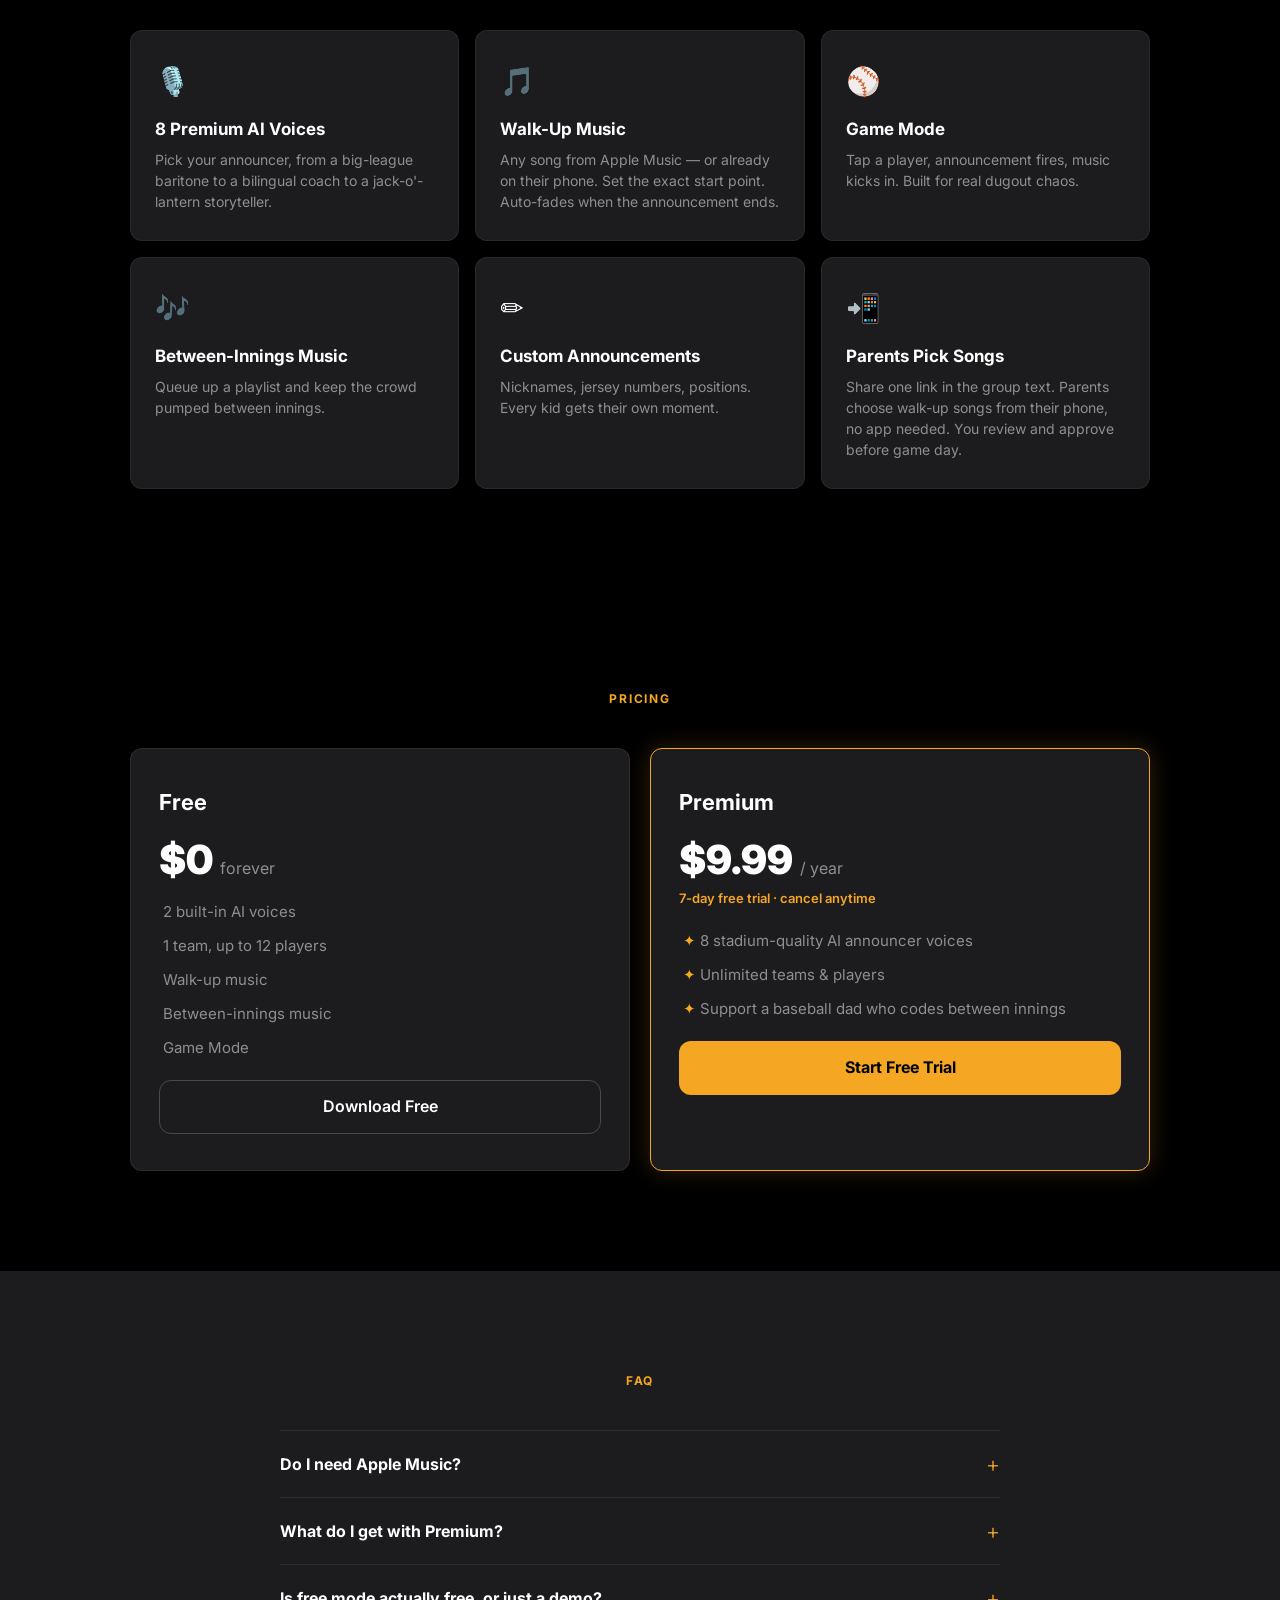
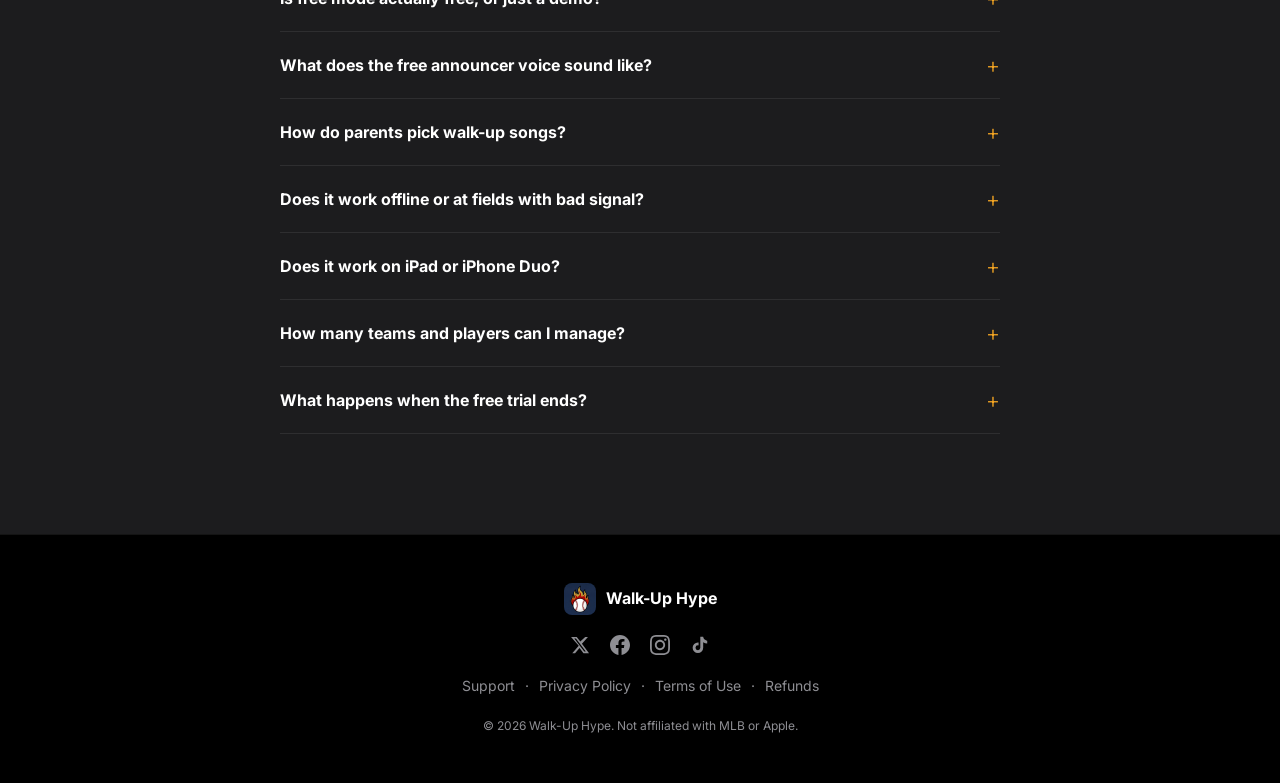
==== commit fc5aa96b: "Eight premium voices for 1.6.0: Hype Man Hank and Pumpkin Phil Copy on the homepage and partners pag" ====
--- a/index.html
+++ b/index.html
@@ -3,7 +3,7 @@
 <head>
   <meta charset="UTF-8" />
   <meta name="viewport" content="width=device-width, initial-scale=1.0" />
-  <meta name="description" content="Walk-up songs and stadium-style PA announcements for youth baseball &amp; softball. AI announcer voices, parents pick songs from a link, works offline. Free on iPhone, iPad and iPhone Duo." />
+  <meta name="description" content="Walk-up songs and stadium-style PA announcements for youth baseball &amp; softball. 8 AI announcer voices, parents pick songs from a link, works offline. Free on iPhone, iPad and iPhone Duo." />
   <title>Walk-Up Hype — Walk-Up Songs &amp; PA Announcer for Youth Baseball &amp; Softball</title>
   <link rel="canonical" href="https://walkuphype.com/" />
   <link rel="icon" type="image/png" href="assets/icon.png" />
@@ -104,8 +104,8 @@
 
         <div class="feature-card">
           <span class="feature-icon">🎙️</span>
-          <h3>6 Premium AI Voices</h3>
-          <p>Pick your announcer. Big-league energy for every kid at the plate.</p>
+          <h3>8 Premium AI Voices</h3>
+          <p>Pick your announcer, from a big-league baritone to a bilingual coach to a jack-o'-lantern storyteller.</p>
         </div>
 
         <div class="feature-card">
@@ -168,7 +168,7 @@
           <p class="pricing-price">$9.99 <span>/ year</span></p>
           <p class="pricing-trial">7-day free trial &middot; cancel anytime</p>
           <ul class="pricing-features">
-            <li><span class="gold">✦</span> 6 stadium-quality AI announcer voices</li>
+            <li><span class="gold">✦</span> 8 stadium-quality AI announcer voices</li>
             <li><span class="gold">✦</span> Unlimited teams &amp; players</li>
             <li><span class="gold">✦</span> Support a baseball dad who codes between innings</li>
           </ul>
@@ -192,7 +192,7 @@
 
         <details class="faq-item">
           <summary class="faq-q">What do I get with Premium?</summary>
-          <p class="faq-a">Six stadium-quality PA announcer voices: Big League Bill, Play by Play Pete, Ringside Randy, Dugout Donna, Coach Carlos (bilingual English/Spanish), and Squeaky Sam. Unlimited teams and players. A 7-day free trial, then $9.99/year. That's it. No hidden tiers, no per-feature unlocks. If you're running multiple teams or you want your kids to sound like they're walking up at a real ballpark, Premium is worth every penny.</p>
+          <p class="faq-a">Eight premium announcer voices: Big League Bill, Hype Man Hank, Play by Play Pete, Ringside Randy, Dugout Donna, Coach Carlos (bilingual English/Spanish), Squeaky Sam, and Pumpkin Phil. Unlimited teams and players. A 7-day free trial, then $9.99/year. That's it. No hidden tiers, no per-feature unlocks. If you're running multiple teams or you want your kids to sound like they're walking up at a real ballpark, Premium is worth every penny.</p>
         </details>
 
         <details class="faq-item">
@@ -202,7 +202,7 @@
 
         <details class="faq-item">
           <summary class="faq-q">What does the free announcer voice sound like?</summary>
-          <p class="faq-a">Honest answer: the default free voice is rough. It works, but it sounds like a robot reading a spreadsheet. Here's the thing though: there's a second free voice called Minor League Mike that's a real step up. It's still free, just requires a one-time download in your iPhone's Accessibility settings. <a href="minor-league-mike.html">We walk you through it step by step here.</a> If you want to actually impress parents on day one, Minor League Mike is the move. Premium is still the big leagues, 6 custom PA voices that sound like an actual stadium, but free isn't a dead end.</p>
+          <p class="faq-a">Honest answer: the default free voice is rough. It works, but it sounds like a robot reading a spreadsheet. Here's the thing though: there's a second free voice called Minor League Mike that's a real step up. It's still free, just requires a one-time download in your iPhone's Accessibility settings. <a href="minor-league-mike.html">We walk you through it step by step here.</a> If you want to actually impress parents on day one, Minor League Mike is the move. Premium is still the big leagues, 8 custom PA voices that sound like an actual stadium, but free isn't a dead end.</p>
         </details>
 
         <details class="faq-item">
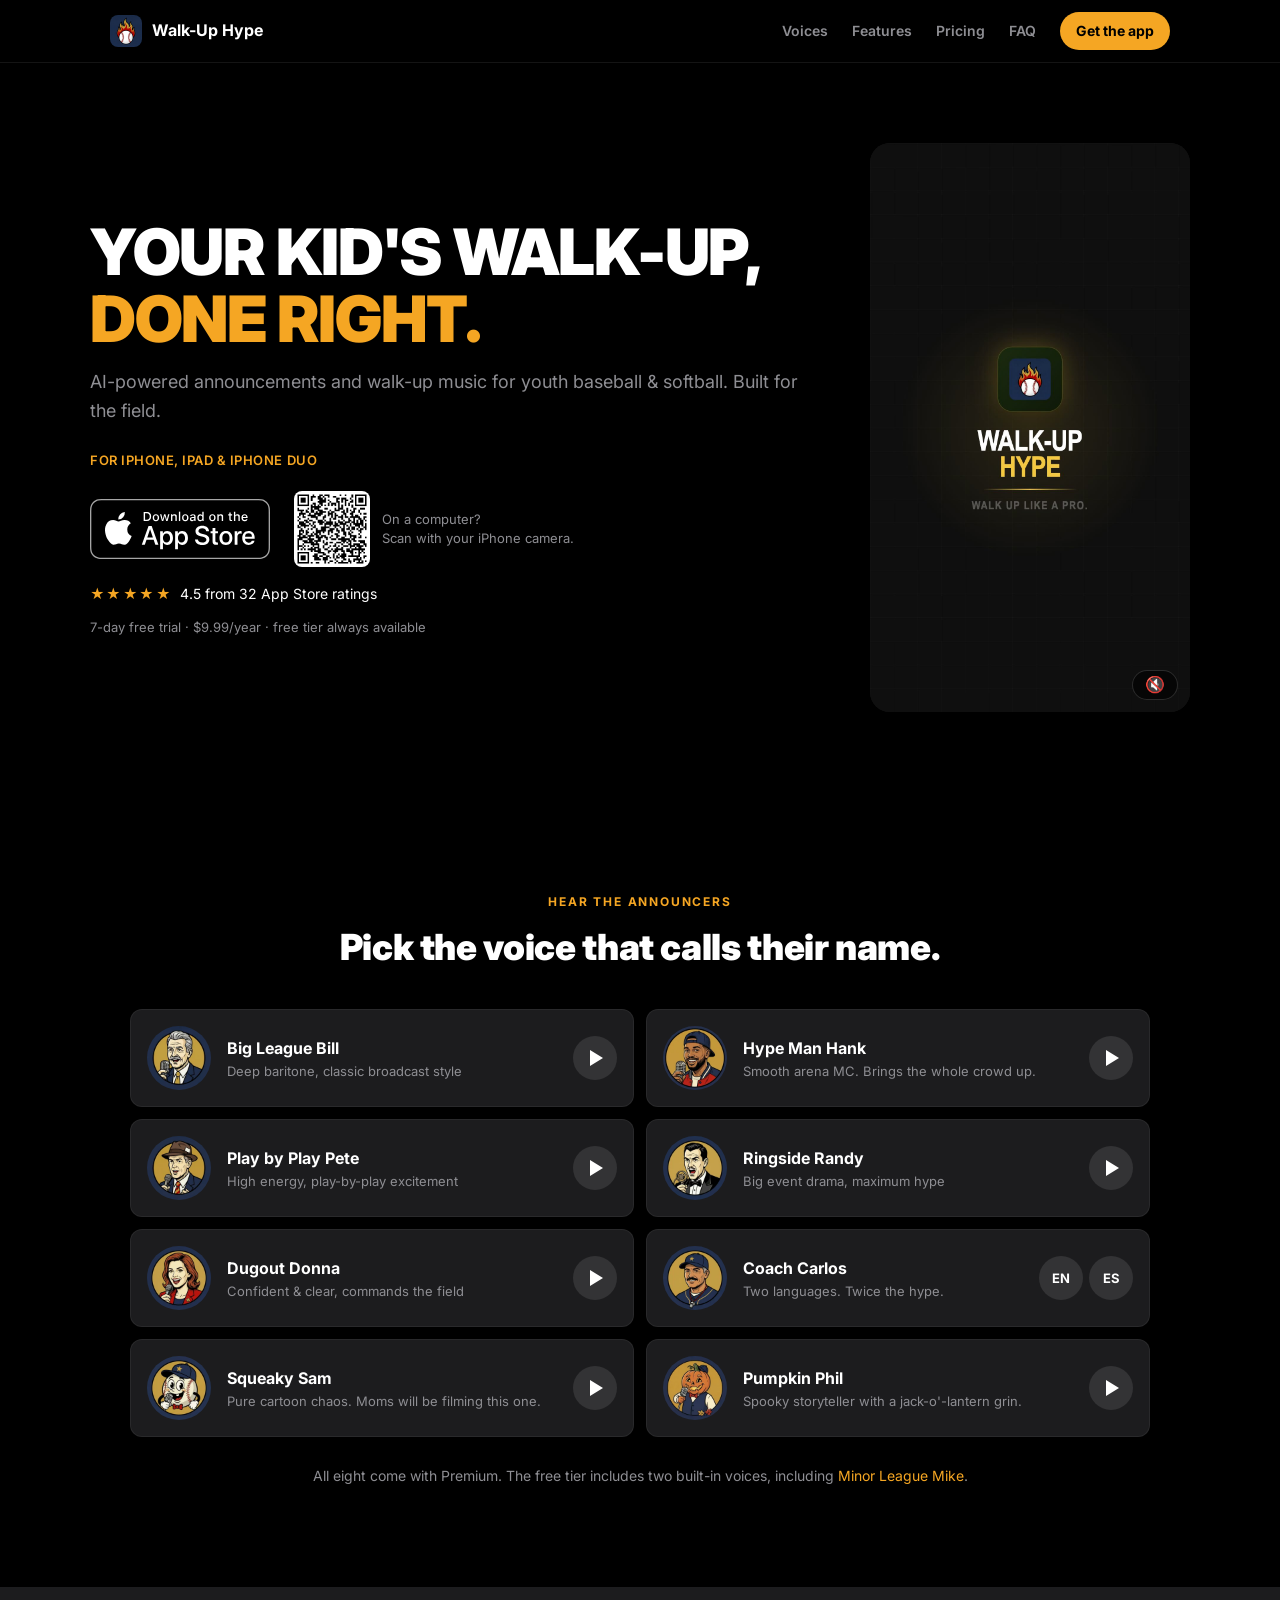
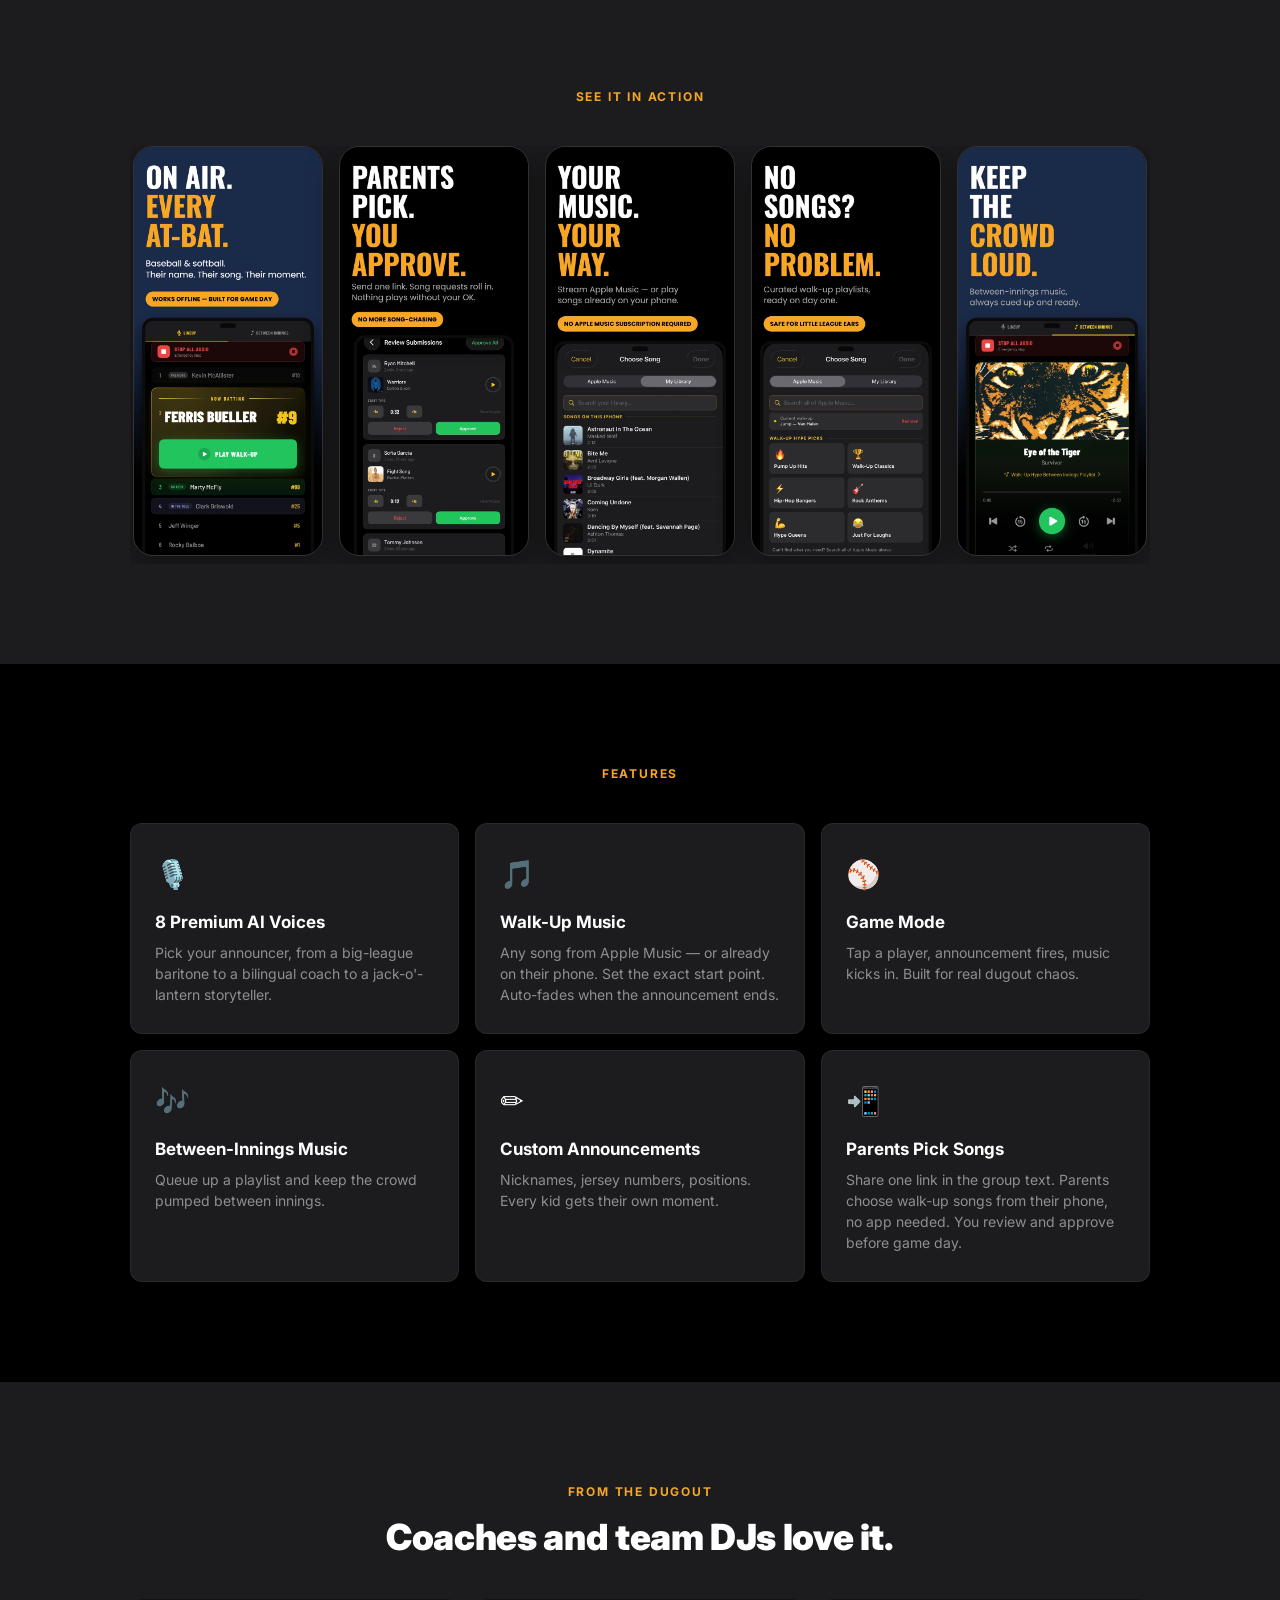
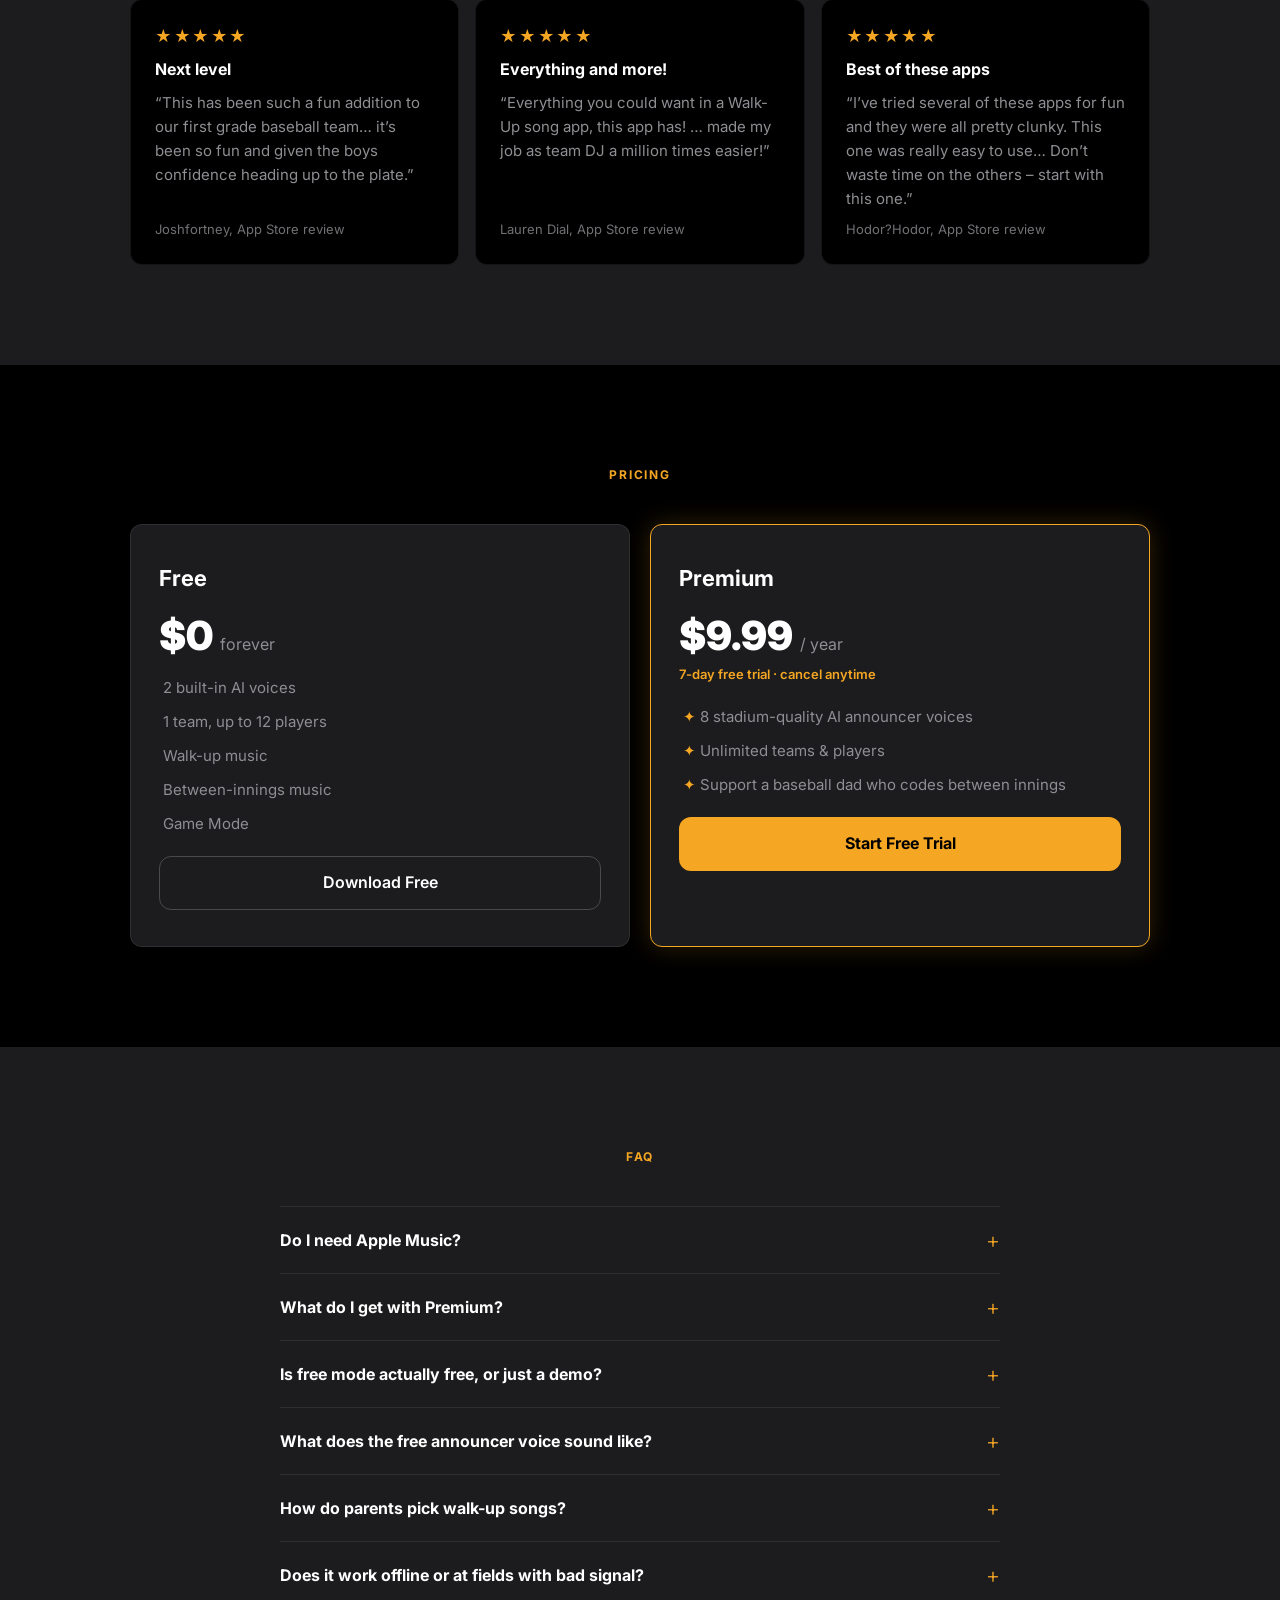
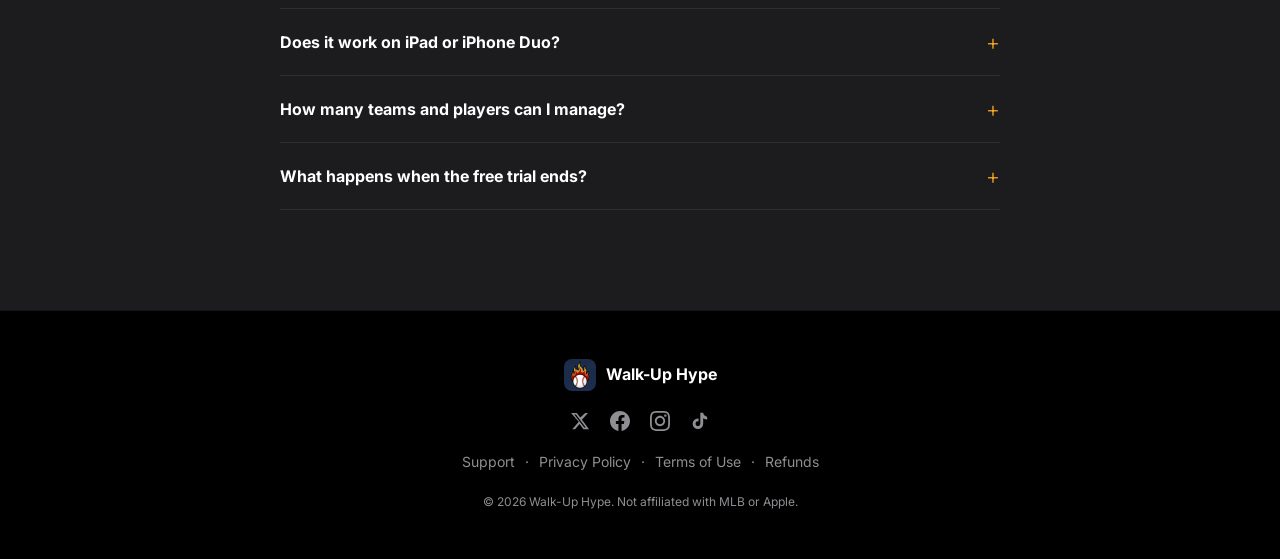
==== commit 38136745: "Homepage: voice gallery, reviews, nav, official badge, new screenshots - Hear the announcers: all ei" ====
--- a/index.html
+++ b/index.html
@@ -58,11 +58,27 @@
 </head>
 <body>
 
+  <!-- ===================== NAV ===================== -->
+  <header class="site-nav">
+    <div class="nav-inner">
+      <a href="#hero" class="nav-brand">
+        <img src="assets/icon.png" alt="" width="32" height="32" />
+        <span>Walk-Up Hype</span>
+      </a>
+      <nav class="nav-links" aria-label="Sections">
+        <a href="#voices">Voices</a>
+        <a href="#features">Features</a>
+        <a href="#pricing">Pricing</a>
+        <a href="#faq">FAQ</a>
+      </nav>
+      <a href="https://apps.apple.com/app/apple-store/id6760152910?pt=128405385&amp;ct=walkuphype.com%20website&amp;mt=8" data-placement="nav" class="nav-cta">Get the app</a>
+    </div>
+  </header>
+
   <!-- ===================== HERO ===================== -->
   <section id="hero">
     <div class="hero-inner">
       <div class="hero-text">
-        <img src="assets/icon.png" alt="Walk-Up Hype app icon" class="hero-icon" onerror="this.style.display='none'" />
         <h1 class="hero-headline">
           YOUR KID'S WALK-UP,<br />
           <span class="gold">DONE RIGHT.</span>
@@ -71,7 +87,16 @@
           AI-powered announcements and walk-up music for youth baseball &amp; softball. Built for the field.
         </p>
         <p class="hero-devices">For iPhone, iPad &amp; iPhone Duo</p>
-        <a href="https://apps.apple.com/us/app/walk-up-hype/id6760152910?ct=web-hero" data-placement="web-hero" class="btn-primary appstore-btn">Download on the App Store</a>
+        <div class="hero-cta">
+          <a href="https://apps.apple.com/app/apple-store/id6760152910?pt=128405385&amp;ct=walkuphype.com%20website&amp;mt=8" data-placement="hero" class="appstore-badge">
+            <img src="assets/app-store-badge.svg" alt="Download on the App Store" width="180" height="60" />
+          </a>
+          <div class="hero-qr">
+            <img src="assets/qr-app-store.png" alt="QR code for Walk-Up Hype on the App Store" width="76" height="76" />
+            <span>On a computer?<br />Scan with your iPhone camera.</span>
+          </div>
+        </div>
+        <p class="hero-rating"><span class="stars" aria-hidden="true">★★★★★</span> 4.5 from 32 App Store ratings</p>
         <p class="hero-footnote">7-day free trial &middot; $9.99/year &middot; free tier always available</p>
       </div>
       <div class="hero-video-wrap">
@@ -83,15 +108,91 @@
     </div>
   </section>
 
+  <!-- ===================== VOICES ===================== -->
+  <section id="voices">
+    <div class="section-inner">
+      <p class="section-label">HEAR THE ANNOUNCERS</p>
+      <h2 class="section-title">Pick the voice that calls their name.</h2>
+      <div class="voices-grid">
+        <div class="voice-card">
+          <img src="assets/voices/bill.webp" alt="" class="voice-portrait" width="64" height="64" loading="lazy" />
+          <div class="voice-text">
+            <h3>Big League Bill</h3>
+            <p>Deep baritone, classic broadcast style</p>
+          </div>
+          <button class="voice-play" data-voice="bill" data-audio="assets/voices/preview_bigLeagueBill.mp3" aria-label="Play Big League Bill"><span class="voice-play-icon" aria-hidden="true"></span></button>
+        </div>
+        <div class="voice-card">
+          <img src="assets/voices/hank.webp" alt="" class="voice-portrait" width="64" height="64" loading="lazy" />
+          <div class="voice-text">
+            <h3>Hype Man Hank</h3>
+            <p>Smooth arena MC. Brings the whole crowd up.</p>
+          </div>
+          <button class="voice-play" data-voice="hank" data-audio="assets/voices/preview_hypeManHank.mp3" aria-label="Play Hype Man Hank"><span class="voice-play-icon" aria-hidden="true"></span></button>
+        </div>
+        <div class="voice-card">
+          <img src="assets/voices/pete.webp" alt="" class="voice-portrait" width="64" height="64" loading="lazy" />
+          <div class="voice-text">
+            <h3>Play by Play Pete</h3>
+            <p>High energy, play-by-play excitement</p>
+          </div>
+          <button class="voice-play" data-voice="pete" data-audio="assets/voices/preview_playByPlayPete.mp3" aria-label="Play Play by Play Pete"><span class="voice-play-icon" aria-hidden="true"></span></button>
+        </div>
+        <div class="voice-card">
+          <img src="assets/voices/randy.webp" alt="" class="voice-portrait" width="64" height="64" loading="lazy" />
+          <div class="voice-text">
+            <h3>Ringside Randy</h3>
+            <p>Big event drama, maximum hype</p>
+          </div>
+          <button class="voice-play" data-voice="randy" data-audio="assets/voices/preview_ringsideRandy.mp3" aria-label="Play Ringside Randy"><span class="voice-play-icon" aria-hidden="true"></span></button>
+        </div>
+        <div class="voice-card">
+          <img src="assets/voices/donna.webp" alt="" class="voice-portrait" width="64" height="64" loading="lazy" />
+          <div class="voice-text">
+            <h3>Dugout Donna</h3>
+            <p>Confident &amp; clear, commands the field</p>
+          </div>
+          <button class="voice-play" data-voice="donna" data-audio="assets/voices/preview_dugoutDonna.mp3" aria-label="Play Dugout Donna"><span class="voice-play-icon" aria-hidden="true"></span></button>
+        </div>
+        <div class="voice-card">
+          <img src="assets/voices/carlos.webp" alt="" class="voice-portrait" width="64" height="64" loading="lazy" />
+          <div class="voice-text">
+            <h3>Coach Carlos</h3>
+            <p>Two languages. Twice the hype.</p>
+          </div>
+          <div class="voice-lang"><button class="voice-play voice-play--lang" data-voice="carlos-en" data-audio="assets/voices/preview_coachCarlos_en.mp3" aria-label="Play Coach Carlos in English">EN</button><button class="voice-play voice-play--lang" data-voice="carlos-es" data-audio="assets/voices/preview_coachCarlos_es.mp3" aria-label="Play Coach Carlos in Spanish">ES</button></div>
+        </div>
+        <div class="voice-card">
+          <img src="assets/voices/sam.webp" alt="" class="voice-portrait" width="64" height="64" loading="lazy" />
+          <div class="voice-text">
+            <h3>Squeaky Sam</h3>
+            <p>Pure cartoon chaos. Moms will be filming this one.</p>
+          </div>
+          <button class="voice-play" data-voice="sam" data-audio="assets/voices/preview_squeakySam.mp3" aria-label="Play Squeaky Sam"><span class="voice-play-icon" aria-hidden="true"></span></button>
+        </div>
+        <div class="voice-card">
+          <img src="assets/voices/phil.webp" alt="" class="voice-portrait" width="64" height="64" loading="lazy" />
+          <div class="voice-text">
+            <h3>Pumpkin Phil</h3>
+            <p>Spooky storyteller with a jack-o'-lantern grin.</p>
+          </div>
+          <button class="voice-play" data-voice="phil" data-audio="assets/voices/preview_pumpkinPhil.mp3" aria-label="Play Pumpkin Phil"><span class="voice-play-icon" aria-hidden="true"></span></button>
+        </div>
+      </div>
+      <p class="voices-note">All eight come with Premium. The free tier includes two built-in voices, including <a href="minor-league-mike.html">Minor League Mike</a>.</p>
+    </div>
+  </section>
+
   <!-- ===================== SCREENSHOTS ===================== -->
   <section id="screenshots" class="screenshots-section">
     <div class="section-inner">
       <p class="section-label">SEE IT IN ACTION</p>
       <div class="screenshots-row">
-        <img src="assets/walkuphype-02-game-mode.webp" alt="Game Mode" class="screenshot" width="660" height="1428" loading="lazy" decoding="async" />
-        <img src="assets/walkuphype-01-roster.webp" alt="Roster" class="screenshot" width="660" height="1428" loading="lazy" decoding="async" />
-        <img src="assets/walkuphype-05-pa-voices.webp" alt="Premium AI Voices" class="screenshot" width="660" height="1428" loading="lazy" decoding="async" />
-        <img src="assets/walkuphype-04-between-innings.webp" alt="Between Innings Music" class="screenshot" width="660" height="1428" loading="lazy" decoding="async" />
+        <img src="assets/shot-onair.webp" alt="Game Mode: the active batter on air" class="screenshot" width="660" height="1431" loading="lazy" decoding="async" />
+        <img src="assets/shot-collab.webp" alt="Parents submit songs and you approve them" class="screenshot" width="660" height="1431" loading="lazy" decoding="async" />
+        <img src="assets/shot-yourmusic.webp" alt="Pick songs from Apple Music or your own library" class="screenshot" width="660" height="1431" loading="lazy" decoding="async" />
+        <img src="assets/shot-picks.webp" alt="Curated walk-up playlists" class="screenshot" width="660" height="1431" loading="lazy" decoding="async" />
+        <img src="assets/shot-between.webp" alt="Between-innings music" class="screenshot" width="660" height="1431" loading="lazy" decoding="async" />
       </div>
     </div>
   </section>
@@ -138,6 +239,34 @@
           <p>Share one link in the group text. Parents choose walk-up songs from their phone, no app needed. You review and approve before game day.</p>
         </div>
 
+      </div>
+    </div>
+  </section>
+
+  <!-- ===================== REVIEWS ===================== -->
+  <section id="reviews">
+    <div class="section-inner">
+      <p class="section-label">FROM THE DUGOUT</p>
+      <h2 class="section-title">Coaches and team DJs love it.</h2>
+      <div class="reviews-grid">
+        <figure class="review-card">
+          <p class="review-stars" aria-label="5 out of 5 stars">★★★★★</p>
+          <p class="review-title">Next level</p>
+          <blockquote>&ldquo;This has been such a fun addition to our first grade baseball team&hellip; it&rsquo;s been so fun and given the boys confidence heading up to the plate.&rdquo;</blockquote>
+          <figcaption>Joshfortney, App Store review</figcaption>
+        </figure>
+        <figure class="review-card">
+          <p class="review-stars" aria-label="5 out of 5 stars">★★★★★</p>
+          <p class="review-title">Everything and more!</p>
+          <blockquote>&ldquo;Everything you could want in a Walk-Up song app, this app has! &hellip; made my job as team DJ a million times easier!&rdquo;</blockquote>
+          <figcaption>Lauren Dial, App Store review</figcaption>
+        </figure>
+        <figure class="review-card">
+          <p class="review-stars" aria-label="5 out of 5 stars">★★★★★</p>
+          <p class="review-title">Best of these apps</p>
+          <blockquote>&ldquo;I&rsquo;ve tried several of these apps for fun and they were all pretty clunky. This one was really easy to use&hellip; Don&rsquo;t waste time on the others &ndash; start with this one.&rdquo;</blockquote>
+          <figcaption>Hodor?Hodor, App Store review</figcaption>
+        </figure>
       </div>
     </div>
   </section>
@@ -159,7 +288,7 @@
             <li>Between-innings music</li>
             <li>Game Mode</li>
           </ul>
-          <a href="https://apps.apple.com/us/app/walk-up-hype/id6760152910?ct=web-pricing-free" data-placement="web-pricing-free" class="btn-secondary">Download Free</a>
+          <a href="https://apps.apple.com/app/apple-store/id6760152910?pt=128405385&amp;ct=walkuphype.com%20website&amp;mt=8" data-placement="pricing-free" class="btn-secondary">Download Free</a>
         </div>
 
         <!-- Premium -->
@@ -172,7 +301,7 @@
             <li><span class="gold">✦</span> Unlimited teams &amp; players</li>
             <li><span class="gold">✦</span> Support a baseball dad who codes between innings</li>
           </ul>
-          <a href="https://apps.apple.com/us/app/walk-up-hype/id6760152910?ct=web-pricing-premium" data-placement="web-pricing-premium" class="btn-primary">Start Free Trial</a>
+          <a href="https://apps.apple.com/app/apple-store/id6760152910?pt=128405385&amp;ct=walkuphype.com%20website&amp;mt=8" data-placement="pricing-premium" class="btn-primary">Start Free Trial</a>
         </div>
 
       </div>
@@ -280,10 +409,37 @@
 
     (function () {
       var vid = document.querySelector('.promo-video');
+      var audio = null, current = null;
+      function stop() {
+        if (audio) audio.pause();
+        if (current) current.classList.remove('is-playing');
+        audio = null; current = null;
+      }
+      window.stopVoicePreview = stop;
+      document.querySelectorAll('.voice-play').forEach(function (btn) {
+        btn.addEventListener('click', function () {
+          if (current === btn) { stop(); return; }
+          stop();
+          if (vid) vid.muted = true;
+          var soundBtn = document.querySelector('.video-sound-btn');
+          if (soundBtn) soundBtn.innerHTML = '🔇';
+          audio = new Audio(btn.dataset.audio);
+          current = btn;
+          btn.classList.add('is-playing');
+          audio.addEventListener('ended', stop);
+          audio.play().catch(stop);
+          if (window.posthog) posthog.capture('voice_preview_played', { voice: btn.dataset.voice });
+        });
+      });
+    })();
+
+    (function () {
+      var vid = document.querySelector('.promo-video');
       var btn = document.querySelector('.video-sound-btn');
       if (!vid || !btn) return;
       btn.addEventListener('click', function () {
         vid.muted = !vid.muted;
+        if (!vid.muted && window.stopVoicePreview) window.stopVoicePreview();
         btn.innerHTML = vid.muted ? '🔇' : '🔊';
       });
     })();
--- a/style.css
+++ b/style.css
@@ -119,6 +119,86 @@
   opacity: 1;
 }
 
+section[id] {
+  scroll-margin-top: 64px;
+}
+
+.section-title {
+  font-size: clamp(26px, 5vw, 36px);
+  font-weight: 900;
+  line-height: 1.15;
+  letter-spacing: -0.01em;
+  text-align: center;
+  margin: -24px auto 40px;
+  max-width: 640px;
+}
+
+/* ============================================================
+   NAV
+   ============================================================ */
+.site-nav {
+  position: sticky;
+  top: 0;
+  z-index: 10;
+  background: rgba(0, 0, 0, 0.8);
+  backdrop-filter: blur(12px);
+  -webkit-backdrop-filter: blur(12px);
+  border-bottom: 1px solid rgba(255, 255, 255, 0.08);
+}
+
+.nav-inner {
+  max-width: var(--max-w);
+  margin: 0 auto;
+  padding: 12px 20px;
+  display: flex;
+  align-items: center;
+  gap: 24px;
+}
+
+.nav-brand {
+  display: flex;
+  align-items: center;
+  gap: 10px;
+  font-weight: 700;
+  color: var(--white);
+  margin-right: auto;
+}
+
+.nav-brand img {
+  width: 32px;
+  height: 32px;
+  border-radius: 8px;
+}
+
+.nav-links {
+  display: none;
+  gap: 24px;
+  font-size: 14px;
+  font-weight: 600;
+}
+
+.nav-links a {
+  color: var(--gray);
+}
+
+.nav-links a:hover {
+  color: var(--white);
+  opacity: 1;
+}
+
+.nav-cta {
+  background: var(--gold);
+  color: var(--black);
+  font-size: 14px;
+  font-weight: 700;
+  padding: 8px 16px;
+  border-radius: 999px;
+}
+
+.nav-cta:hover {
+  color: var(--black);
+}
+
 /* ============================================================
    HERO
    ============================================================ */
@@ -144,14 +224,6 @@
   flex-direction: column;
   align-items: center;
   text-align: center;
-}
-
-.hero-icon {
-  width: 72px;
-  height: 72px;
-  border-radius: 16px;
-  margin-bottom: 24px;
-  object-fit: cover;
 }
 
 .hero-headline {
@@ -171,10 +243,43 @@
   max-width: 440px;
 }
 
-.appstore-btn {
-  /* Full width on mobile for a prominent tap target */
-  width: 100%;
-  max-width: 360px;
+.hero-cta {
+  display: flex;
+  align-items: center;
+  gap: 24px;
+}
+
+.appstore-badge img {
+  width: 180px;
+  height: auto;
+}
+
+/* Desktop only: a phone can just tap the badge */
+.hero-qr {
+  display: none;
+  align-items: center;
+  gap: 12px;
+  font-size: 13px;
+  line-height: 1.4;
+  color: var(--gray);
+}
+
+.hero-qr img {
+  width: 76px;
+  height: 76px;
+  border-radius: 8px;
+}
+
+.hero-rating {
+  font-size: 14px;
+  color: var(--white);
+  margin-top: 16px;
+}
+
+.stars {
+  color: var(--gold);
+  letter-spacing: 0.1em;
+  margin-right: 4px;
 }
 
 .hero-footnote {
@@ -243,18 +348,178 @@
   display: flex;
   gap: 16px;
   overflow-x: auto;
-  justify-content: center;
   padding-bottom: 8px;
+  scroll-snap-type: x mandatory;
   -webkit-overflow-scrolling: touch;
 }
 
+/* Centered when it fits, scrollable from the first shot when it doesn't */
+.screenshot:first-child { margin-left: auto; }
+.screenshot:last-child { margin-right: auto; }
+
 .screenshot {
-  width: 220px;
+  width: 190px;
+  scroll-snap-align: center;
   height: auto;
   flex-shrink: 0;
   border-radius: 20px;
   border: 1px solid rgba(255, 255, 255, 0.1);
   box-shadow: 0 8px 32px rgba(0, 0, 0, 0.4);
+}
+
+/* ============================================================
+   VOICES
+   ============================================================ */
+#voices {
+  background: var(--black);
+}
+
+.voices-grid {
+  display: grid;
+  grid-template-columns: 1fr;
+  gap: 12px;
+}
+
+.voice-card {
+  display: flex;
+  align-items: center;
+  gap: 16px;
+  background: var(--navy);
+  border: 1px solid rgba(255, 255, 255, 0.06);
+  border-radius: var(--radius);
+  padding: 16px;
+  transition: border-color 0.2s;
+}
+
+.voice-card:has(.is-playing) {
+  border-color: var(--gold);
+  box-shadow: 0 0 20px rgba(245, 166, 35, 0.2);
+}
+
+.voice-portrait {
+  width: 64px;
+  height: 64px;
+  border-radius: 50%;
+  flex-shrink: 0;
+}
+
+.voice-text {
+  flex: 1;
+  min-width: 0;
+}
+
+.voice-text h3 {
+  font-size: 16px;
+  font-weight: 700;
+}
+
+.voice-text p {
+  font-size: 13px;
+  color: var(--gray);
+  line-height: 1.4;
+}
+
+.voice-lang {
+  display: flex;
+  gap: 6px;
+}
+
+.voice-play {
+  flex-shrink: 0;
+  width: 44px;
+  height: 44px;
+  border-radius: 50%;
+  border: none;
+  background: rgba(255, 255, 255, 0.1);
+  color: var(--white);
+  font-family: var(--font);
+  font-size: 13px;
+  font-weight: 700;
+  cursor: pointer;
+  display: flex;
+  align-items: center;
+  justify-content: center;
+  transition: background 0.2s;
+}
+
+.voice-play:hover {
+  background: rgba(255, 255, 255, 0.2);
+}
+
+.voice-play.is-playing {
+  background: var(--gold);
+  color: var(--black);
+}
+
+/* Play triangle, or a stop square while playing */
+.voice-play-icon {
+  width: 0;
+  height: 0;
+  border-style: solid;
+  border-width: 8px 0 8px 13px;
+  border-color: transparent transparent transparent currentColor;
+  margin-left: 3px;
+}
+
+.voice-play.is-playing .voice-play-icon {
+  width: 12px;
+  height: 12px;
+  border: none;
+  background: currentColor;
+  border-radius: 2px;
+  margin-left: 0;
+}
+
+.voices-note {
+  font-size: 14px;
+  color: var(--gray);
+  text-align: center;
+  margin-top: 28px;
+}
+
+/* ============================================================
+   REVIEWS
+   ============================================================ */
+#reviews {
+  background: var(--navy);
+}
+
+.reviews-grid {
+  display: grid;
+  grid-template-columns: 1fr;
+  gap: 16px;
+}
+
+.review-card {
+  background: var(--black);
+  border: 1px solid rgba(255, 255, 255, 0.08);
+  border-radius: var(--radius);
+  padding: 24px;
+  display: flex;
+  flex-direction: column;
+  gap: 8px;
+}
+
+.review-stars {
+  color: var(--gold);
+  letter-spacing: 0.1em;
+}
+
+.review-title {
+  font-weight: 700;
+}
+
+.review-card blockquote {
+  font-size: 15px;
+  color: var(--gray);
+  line-height: 1.6;
+  flex: 1;
+}
+
+.review-card figcaption {
+  font-size: 13px;
+  color: var(--gray);
+  opacity: 0.8;
 }
 
 /* ============================================================
@@ -534,6 +799,18 @@
    RESPONSIVE — ≥ 768px (2-col grids, side-by-side cards)
    ============================================================ */
 @media (min-width: 768px) {
+  .nav-links {
+    display: flex;
+  }
+
+  .voices-grid {
+    grid-template-columns: repeat(2, 1fr);
+  }
+
+  .reviews-grid {
+    grid-template-columns: repeat(3, 1fr);
+  }
+
   .features-grid {
     grid-template-columns: repeat(2, 1fr);
   }
@@ -572,6 +849,10 @@
     max-width: 100%;
   }
 
+  .hero-qr {
+    display: flex;
+  }
+
   .hero-video-wrap {
     flex: 0 0 auto;
     width: 320px;
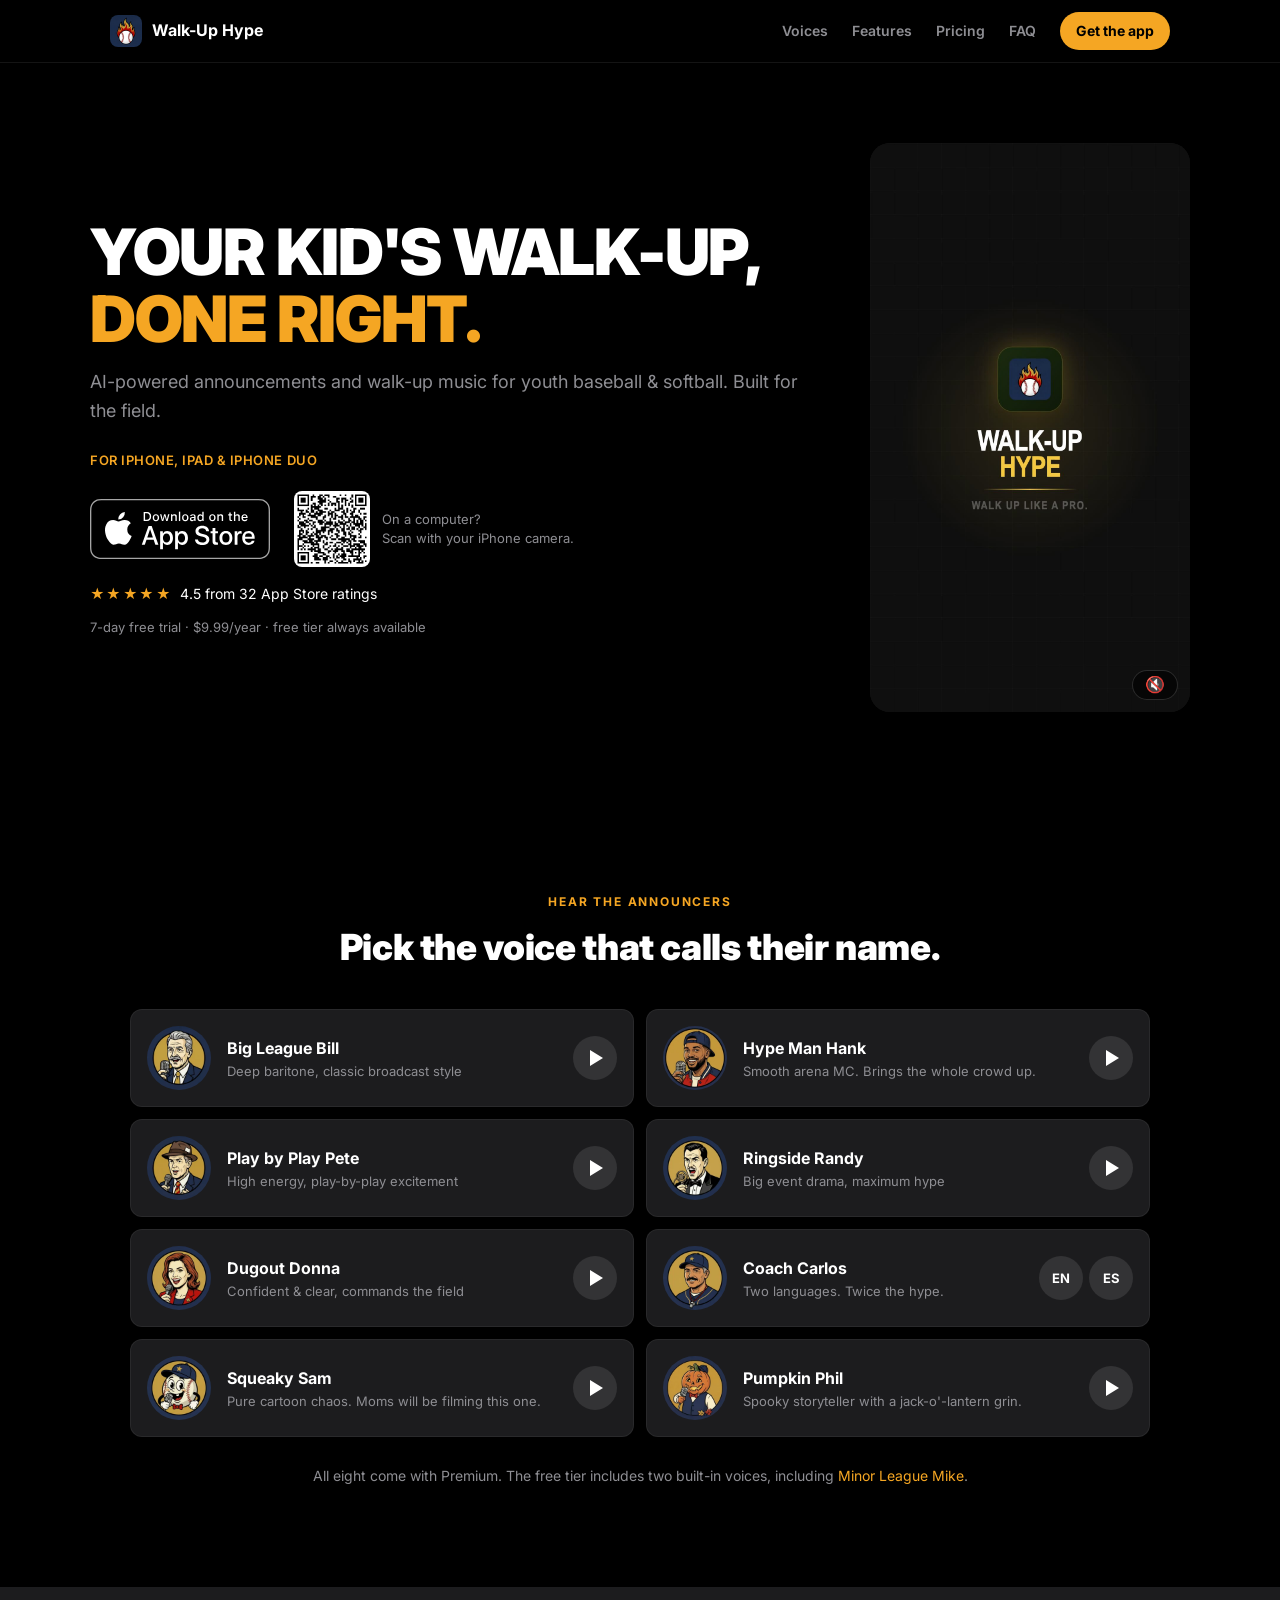
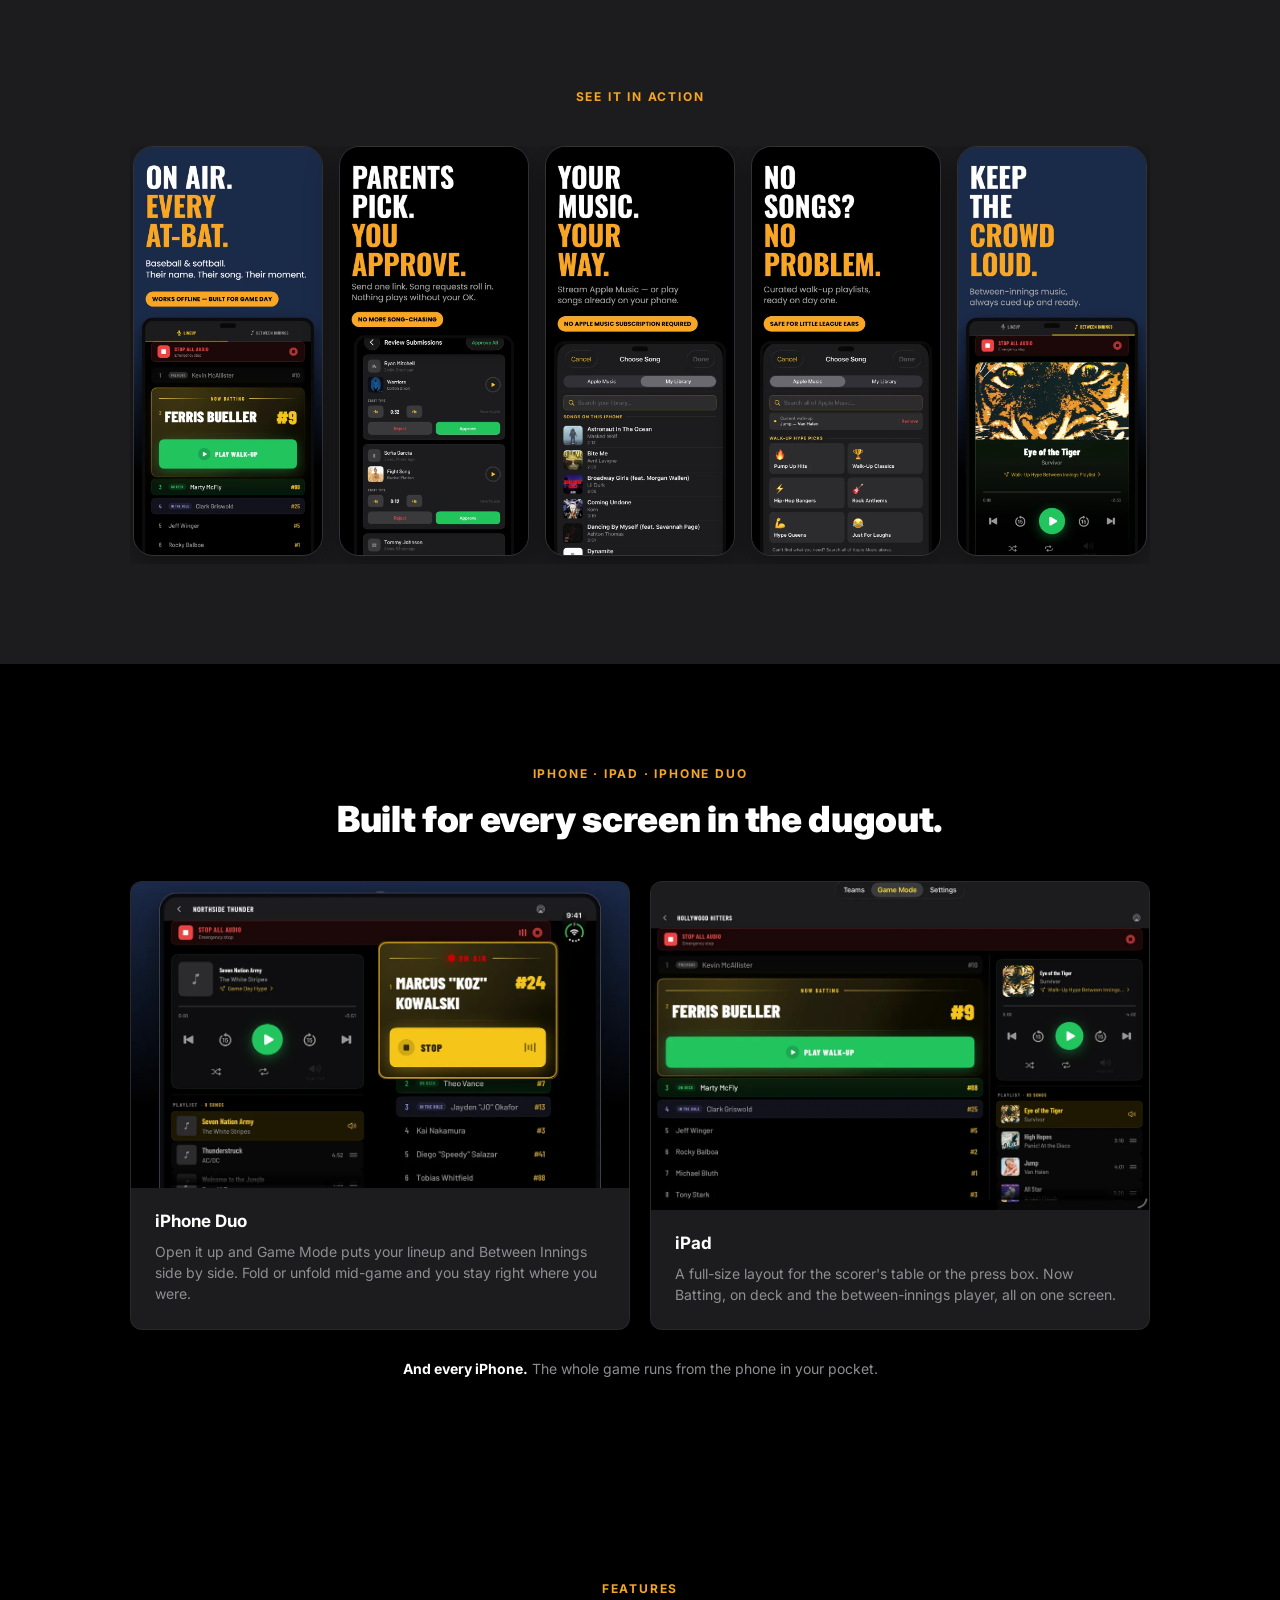
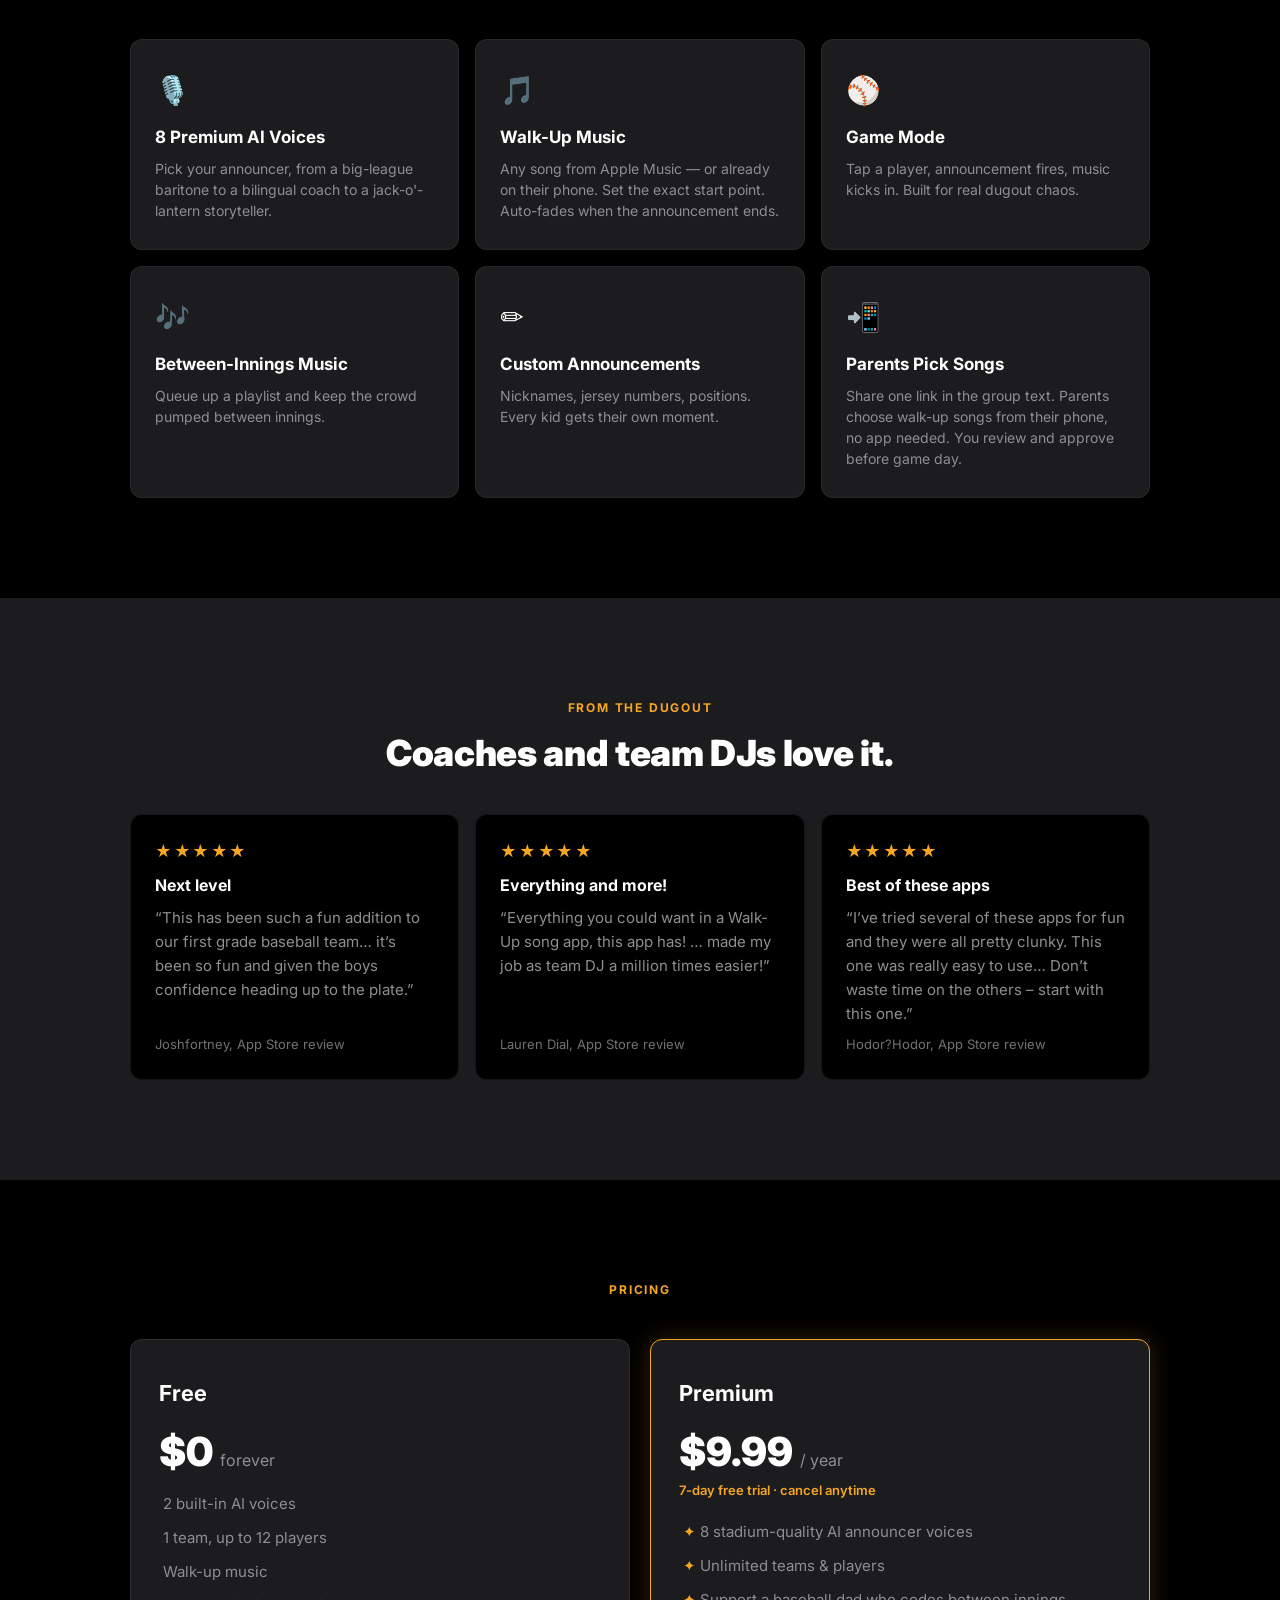
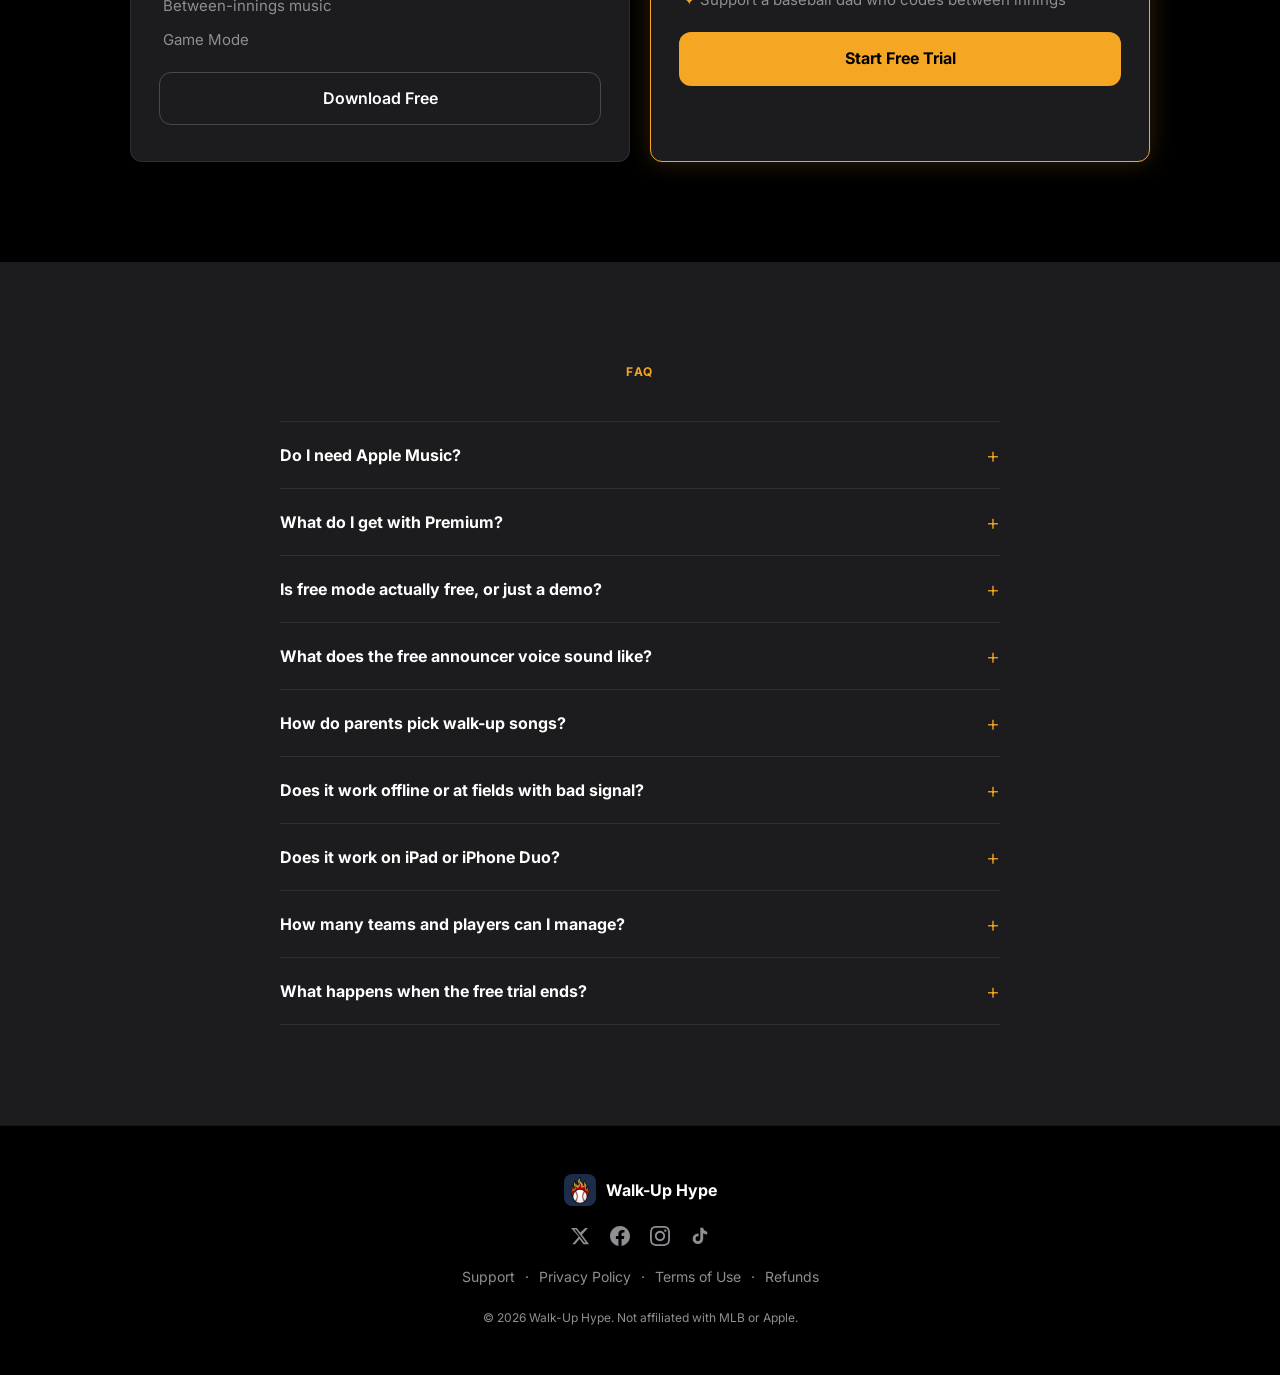
==== commit 5112f0bb: "Homepage: iPhone, iPad and iPhone Duo section Real Game Mode captures from the open iPhone Duo (line" ====
--- a/index.html
+++ b/index.html
@@ -194,6 +194,31 @@
         <img src="assets/shot-picks.webp" alt="Curated walk-up playlists" class="screenshot" width="660" height="1431" loading="lazy" decoding="async" />
         <img src="assets/shot-between.webp" alt="Between-innings music" class="screenshot" width="660" height="1431" loading="lazy" decoding="async" />
       </div>
+    </div>
+  </section>
+
+  <!-- ===================== DEVICES ===================== -->
+  <section id="devices">
+    <div class="section-inner">
+      <p class="section-label">IPHONE &middot; IPAD &middot; IPHONE DUO</p>
+      <h2 class="section-title">Built for every screen in the dugout.</h2>
+      <div class="devices-grid">
+        <figure class="device-card">
+          <img src="assets/device-duo.webp" alt="Walk-Up Hype on iPhone Duo with the lineup and Between Innings side by side" width="1100" height="677" loading="lazy" decoding="async" />
+          <figcaption>
+            <h3>iPhone Duo</h3>
+            <p>Open it up and Game Mode puts your lineup and Between Innings side by side. Fold or unfold mid-game and you stay right where you were.</p>
+          </figcaption>
+        </figure>
+        <figure class="device-card">
+          <img src="assets/device-ipad.webp" alt="Walk-Up Hype Game Mode on iPad" width="1100" height="726" loading="lazy" decoding="async" />
+          <figcaption>
+            <h3>iPad</h3>
+            <p>A full-size layout for the scorer's table or the press box. Now Batting, on deck and the between-innings player, all on one screen.</p>
+          </figcaption>
+        </figure>
+      </div>
+      <p class="devices-note"><strong>And every iPhone.</strong> The whole game runs from the phone in your pocket.</p>
     </div>
   </section>
 
--- a/style.css
+++ b/style.css
@@ -478,6 +478,57 @@
 }
 
 /* ============================================================
+   DEVICES
+   ============================================================ */
+#devices {
+  background: var(--black);
+}
+
+.devices-grid {
+  display: grid;
+  grid-template-columns: 1fr;
+  gap: 20px;
+}
+
+.device-card {
+  background: var(--navy);
+  border: 1px solid rgba(255, 255, 255, 0.06);
+  border-radius: var(--radius);
+  overflow: hidden;
+}
+
+.device-card img {
+  width: 100%;
+  height: auto;
+}
+
+.device-card figcaption {
+  padding: 20px 24px 24px;
+}
+
+.device-card h3 {
+  font-size: 17px;
+  font-weight: 700;
+  margin-bottom: 6px;
+}
+
+.device-card p,
+.devices-note {
+  font-size: 14px;
+  color: var(--gray);
+  line-height: 1.5;
+}
+
+.devices-note {
+  text-align: center;
+  margin-top: 28px;
+}
+
+.devices-note strong {
+  color: var(--white);
+}
+
+/* ============================================================
    REVIEWS
    ============================================================ */
 #reviews {
@@ -811,6 +862,10 @@
     grid-template-columns: repeat(3, 1fr);
   }
 
+  .devices-grid {
+    grid-template-columns: repeat(2, 1fr);
+  }
+
   .features-grid {
     grid-template-columns: repeat(2, 1fr);
   }
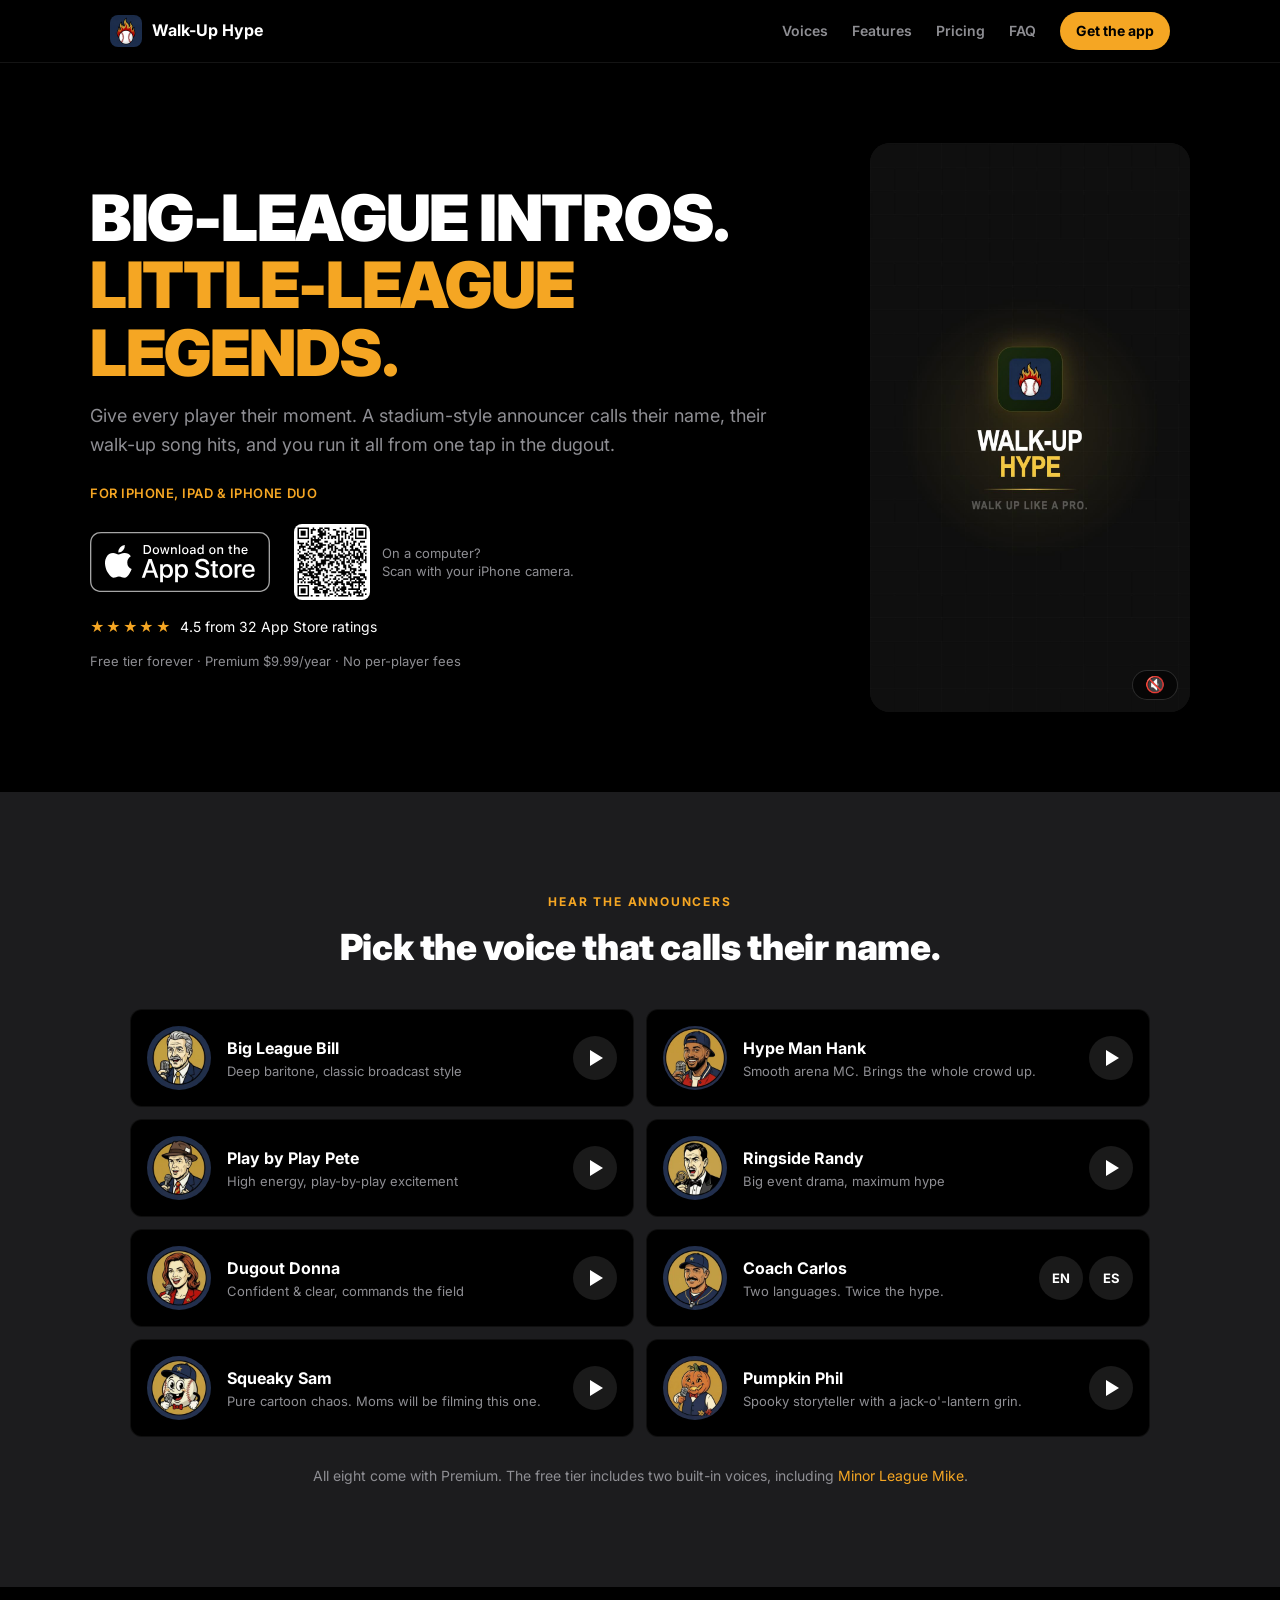
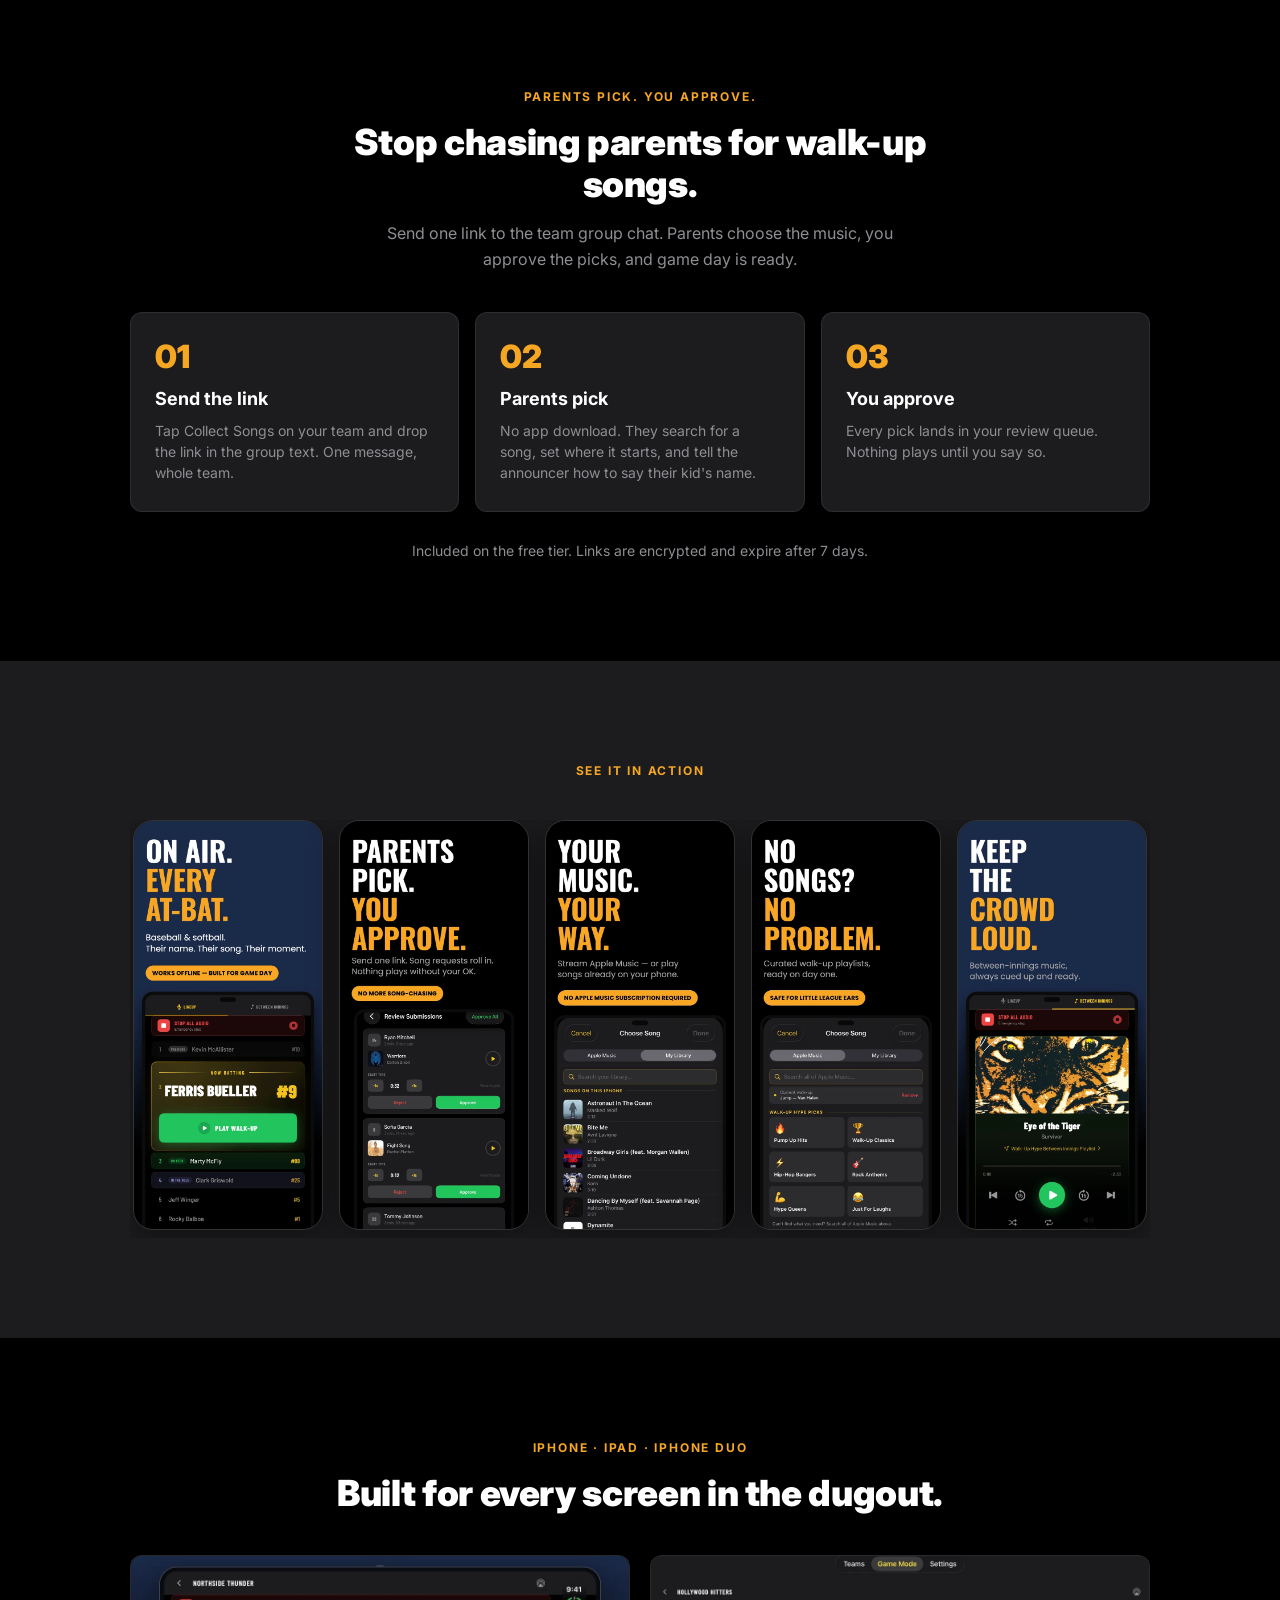
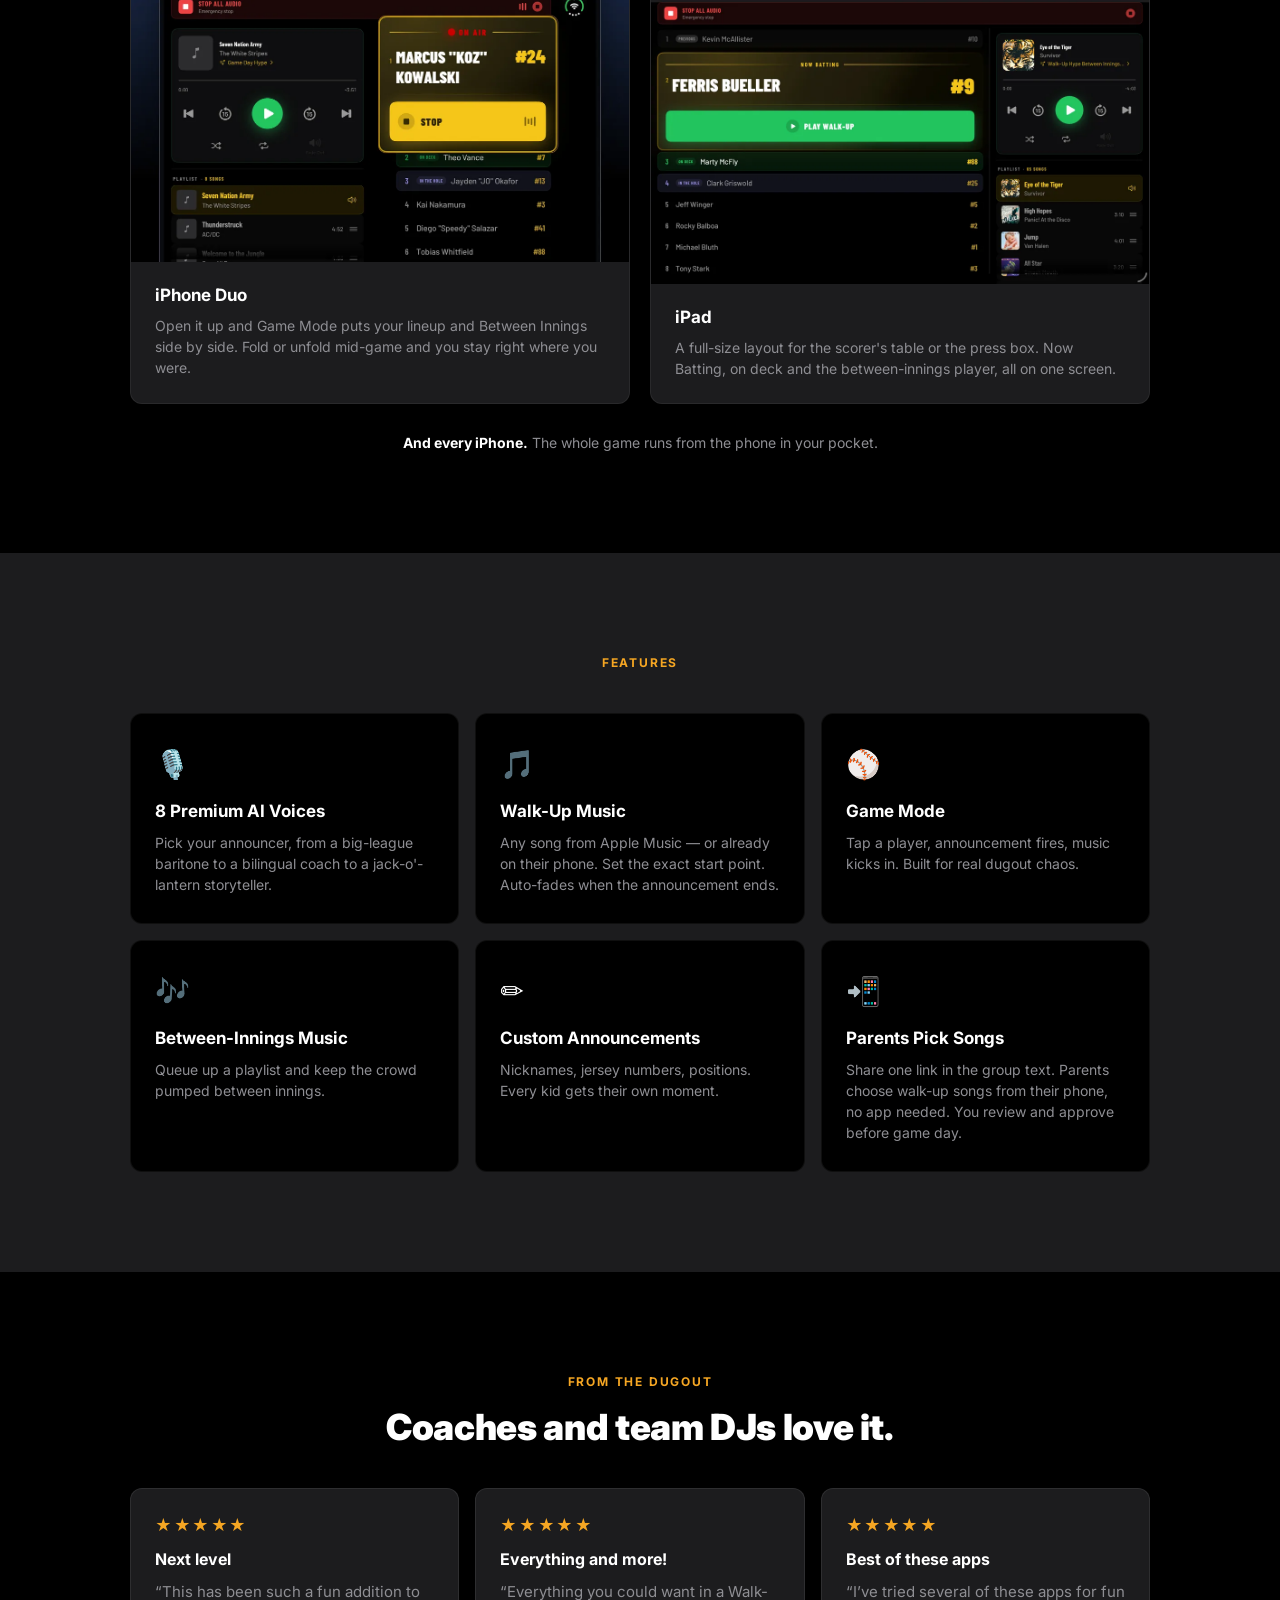
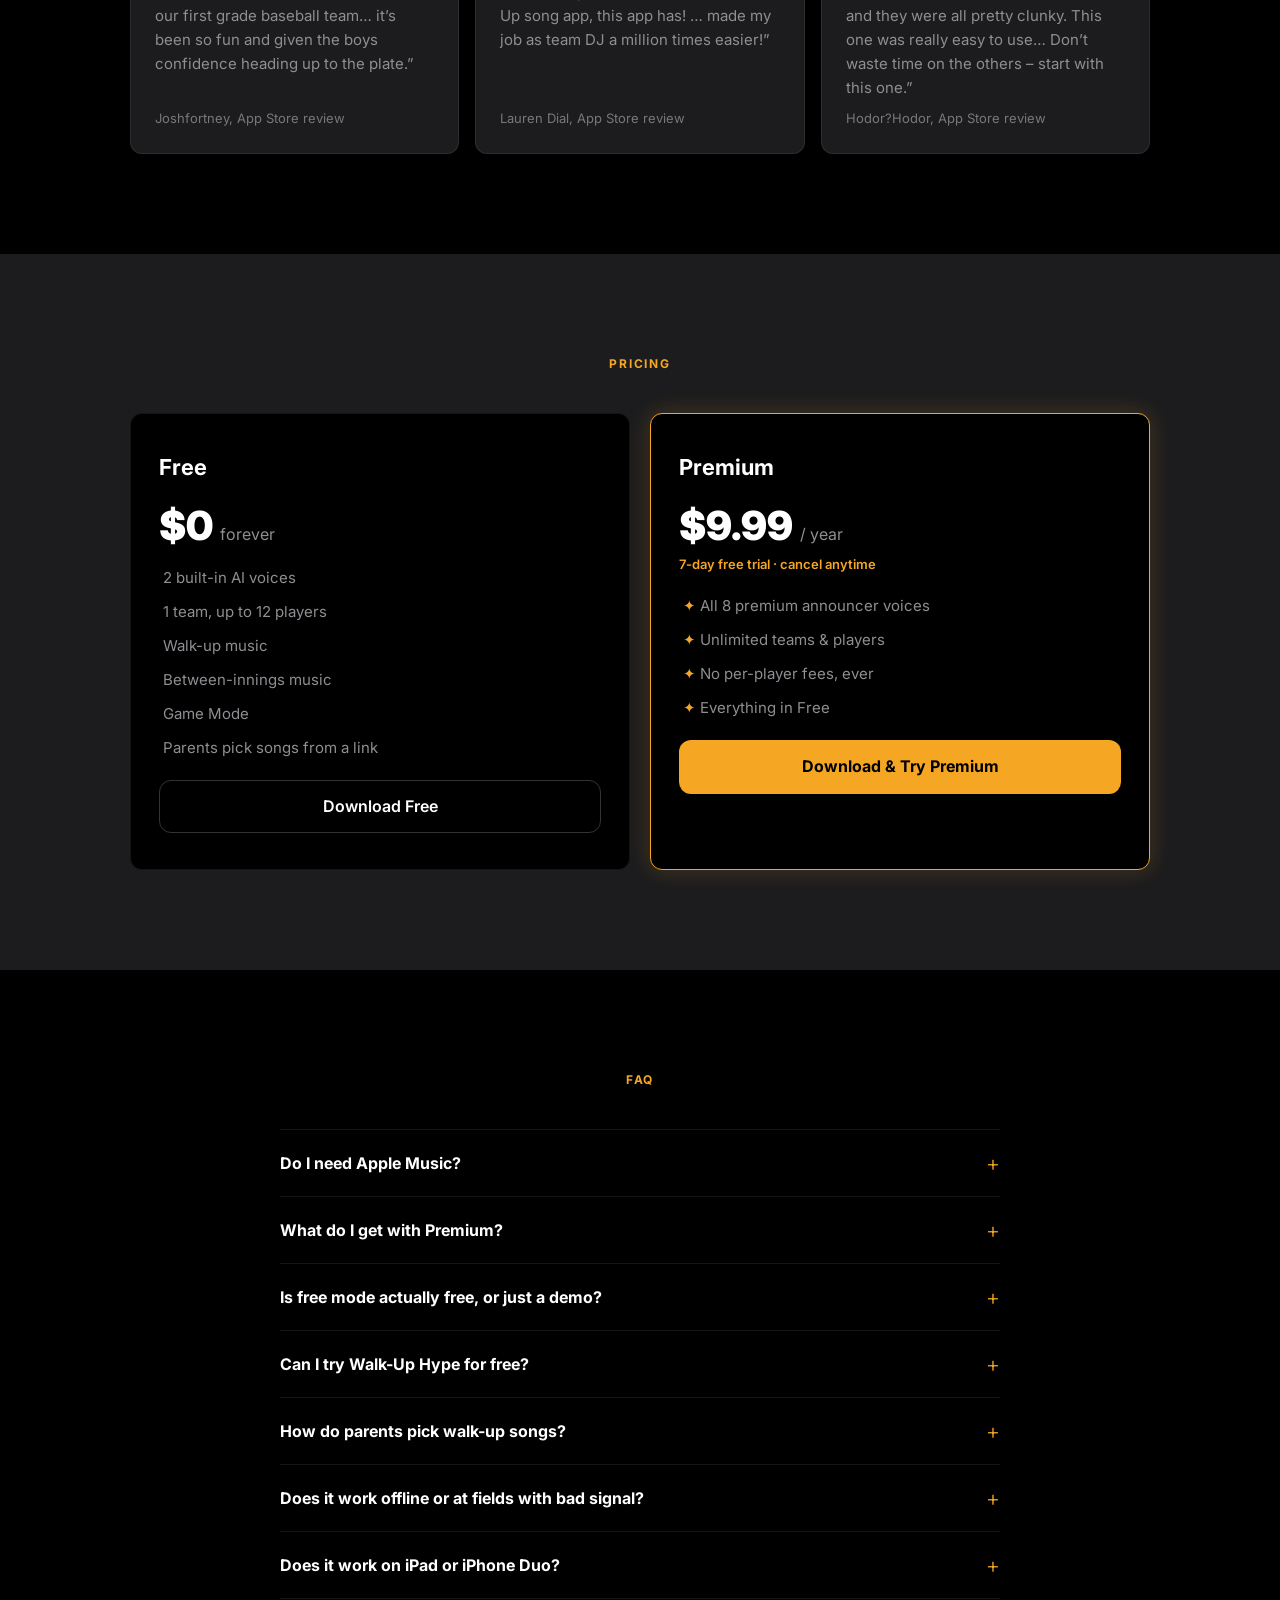
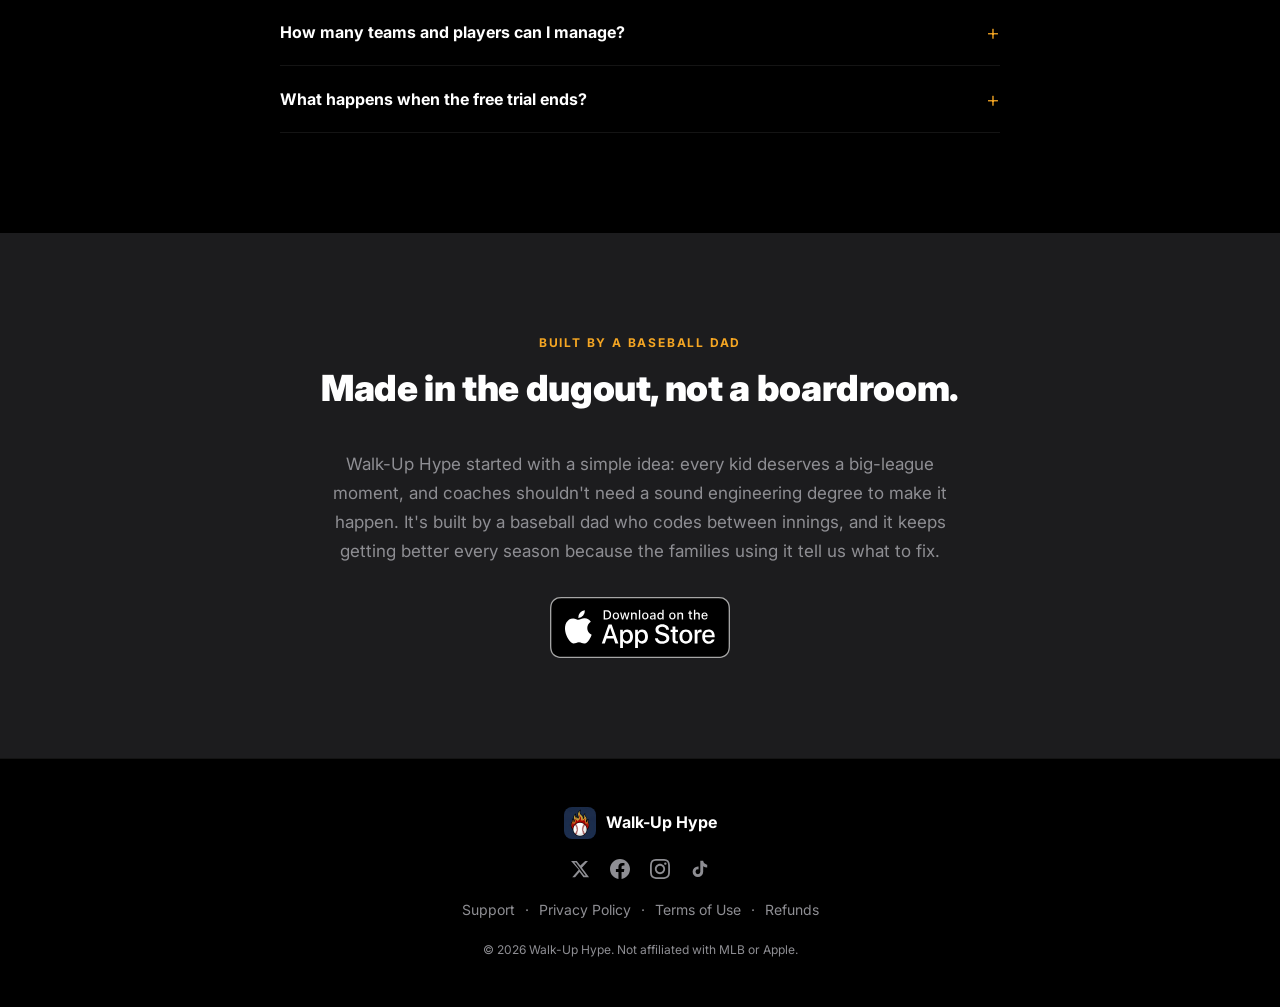
==== commit 18e81169: "Homepage messaging pass - Hero: "Big-league intros. Little-league legends." with an outcome subhead " ====
--- a/index.html
+++ b/index.html
@@ -14,12 +14,12 @@
   <meta property="og:type" content="website" />
   <meta property="og:site_name" content="Walk-Up Hype" />
   <meta property="og:url" content="https://walkuphype.com/" />
-  <meta property="og:title" content="Walk-Up Hype — Your kid's walk-up, done right." />
+  <meta property="og:title" content="Walk-Up Hype — Big-league intros. Little-league legends." />
   <meta property="og:description" content="A stadium announcer calls their name. Their walk-up song hits. Youth baseball &amp; softball, free on the App Store." />
   <meta property="og:image" content="https://walkuphype.com/assets/og-image.png" />
   <meta property="og:image:width" content="1200" />
   <meta property="og:image:height" content="630" />
-  <meta property="og:image:alt" content="Walk-Up Hype: Your kid's walk-up, done right." />
+  <meta property="og:image:alt" content="Walk-Up Hype: Big-league intros. Little-league legends." />
   <meta name="twitter:card" content="summary_large_image" />
   <meta name="twitter:site" content="@walkuphype" />
 
@@ -80,11 +80,11 @@
     <div class="hero-inner">
       <div class="hero-text">
         <h1 class="hero-headline">
-          YOUR KID'S WALK-UP,<br />
-          <span class="gold">DONE RIGHT.</span>
+          BIG-LEAGUE INTROS.<br />
+          <span class="gold">LITTLE-LEAGUE LEGENDS.</span>
         </h1>
         <p class="hero-subhead">
-          AI-powered announcements and walk-up music for youth baseball &amp; softball. Built for the field.
+          Give every player their moment. A stadium-style announcer calls their name, their walk-up song hits, and you run it all from one tap in the dugout.
         </p>
         <p class="hero-devices">For iPhone, iPad &amp; iPhone Duo</p>
         <div class="hero-cta">
@@ -97,7 +97,7 @@
           </div>
         </div>
         <p class="hero-rating"><span class="stars" aria-hidden="true">★★★★★</span> 4.5 from 32 App Store ratings</p>
-        <p class="hero-footnote">7-day free trial &middot; $9.99/year &middot; free tier always available</p>
+        <p class="hero-footnote">Free tier forever &middot; Premium $9.99/year &middot; No per-player fees</p>
       </div>
       <div class="hero-video-wrap">
         <video class="promo-video" autoplay muted loop playsinline poster="assets/promo-poster.jpg">
@@ -180,6 +180,33 @@
         </div>
       </div>
       <p class="voices-note">All eight come with Premium. The free tier includes two built-in voices, including <a href="minor-league-mike.html">Minor League Mike</a>.</p>
+    </div>
+  </section>
+
+  <!-- ===================== PARENTS PICK ===================== -->
+  <section id="parents-pick">
+    <div class="section-inner">
+      <p class="section-label">PARENTS PICK. YOU APPROVE.</p>
+      <h2 class="section-title">Stop chasing parents for walk-up songs.</h2>
+      <p class="section-sub">Send one link to the team group chat. Parents choose the music, you approve the picks, and game day is ready.</p>
+      <ol class="steps">
+        <li class="step">
+          <span class="step-num">01</span>
+          <h3>Send the link</h3>
+          <p>Tap Collect Songs on your team and drop the link in the group text. One message, whole team.</p>
+        </li>
+        <li class="step">
+          <span class="step-num">02</span>
+          <h3>Parents pick</h3>
+          <p>No app download. They search for a song, set where it starts, and tell the announcer how to say their kid's name.</p>
+        </li>
+        <li class="step">
+          <span class="step-num">03</span>
+          <h3>You approve</h3>
+          <p>Every pick lands in your review queue. Nothing plays until you say so.</p>
+        </li>
+      </ol>
+      <p class="steps-note">Included on the free tier. Links are encrypted and expire after 7 days.</p>
     </div>
   </section>
 
@@ -312,6 +339,7 @@
             <li>Walk-up music</li>
             <li>Between-innings music</li>
             <li>Game Mode</li>
+            <li>Parents pick songs from a link</li>
           </ul>
           <a href="https://apps.apple.com/app/apple-store/id6760152910?pt=128405385&amp;ct=walkuphype.com%20website&amp;mt=8" data-placement="pricing-free" class="btn-secondary">Download Free</a>
         </div>
@@ -322,11 +350,12 @@
           <p class="pricing-price">$9.99 <span>/ year</span></p>
           <p class="pricing-trial">7-day free trial &middot; cancel anytime</p>
           <ul class="pricing-features">
-            <li><span class="gold">✦</span> 8 stadium-quality AI announcer voices</li>
+            <li><span class="gold">✦</span> All 8 premium announcer voices</li>
             <li><span class="gold">✦</span> Unlimited teams &amp; players</li>
-            <li><span class="gold">✦</span> Support a baseball dad who codes between innings</li>
+            <li><span class="gold">✦</span> No per-player fees, ever</li>
+            <li><span class="gold">✦</span> Everything in Free</li>
           </ul>
-          <a href="https://apps.apple.com/app/apple-store/id6760152910?pt=128405385&amp;ct=walkuphype.com%20website&amp;mt=8" data-placement="pricing-premium" class="btn-primary">Start Free Trial</a>
+          <a href="https://apps.apple.com/app/apple-store/id6760152910?pt=128405385&amp;ct=walkuphype.com%20website&amp;mt=8" data-placement="pricing-premium" class="btn-primary">Download &amp; Try Premium</a>
         </div>
 
       </div>
@@ -355,8 +384,8 @@
         </details>
 
         <details class="faq-item">
-          <summary class="faq-q">What does the free announcer voice sound like?</summary>
-          <p class="faq-a">Honest answer: the default free voice is rough. It works, but it sounds like a robot reading a spreadsheet. Here's the thing though: there's a second free voice called Minor League Mike that's a real step up. It's still free, just requires a one-time download in your iPhone's Accessibility settings. <a href="minor-league-mike.html">We walk you through it step by step here.</a> If you want to actually impress parents on day one, Minor League Mike is the move. Premium is still the big leagues, 8 custom PA voices that sound like an actual stadium, but free isn't a dead end.</p>
+          <summary class="faq-q">Can I try Walk-Up Hype for free?</summary>
+          <p class="faq-a">Absolutely. The free tier includes Game Mode, walk-up music, between-innings music, parent song collection, and two built-in announcer voices. One of them, Minor League Mike, is an enhanced voice that takes a free one-time download in your iPhone settings. <a href="minor-league-mike.html">Here's the two-minute setup.</a> Want the full stadium sound? Premium's 7-day free trial unlocks all eight premium voices.</p>
         </details>
 
         <details class="faq-item">
@@ -385,6 +414,18 @@
         </details>
 
       </div>
+    </div>
+  </section>
+
+  <!-- ===================== FOUNDER ===================== -->
+  <section id="founder">
+    <div class="section-inner founder-inner">
+      <p class="section-label">BUILT BY A BASEBALL DAD</p>
+      <h2 class="section-title">Made in the dugout, not a boardroom.</h2>
+      <p class="founder-text">Walk-Up Hype started with a simple idea: every kid deserves a big-league moment, and coaches shouldn't need a sound engineering degree to make it happen. It's built by a baseball dad who codes between innings, and it keeps getting better every season because the families using it tell us what to fix.</p>
+      <a href="https://apps.apple.com/app/apple-store/id6760152910?pt=128405385&amp;ct=walkuphype.com%20website&amp;mt=8" data-placement="founder" class="appstore-badge">
+        <img src="assets/app-store-badge.svg" alt="Download on the App Store" width="180" height="60" />
+      </a>
     </div>
   </section>
 
--- a/style.css
+++ b/style.css
@@ -371,7 +371,7 @@
    VOICES
    ============================================================ */
 #voices {
-  background: var(--black);
+  background: var(--navy);
 }
 
 .voices-grid {
@@ -384,7 +384,7 @@
   display: flex;
   align-items: center;
   gap: 16px;
-  background: var(--navy);
+  background: var(--black);
   border: 1px solid rgba(255, 255, 255, 0.06);
   border-radius: var(--radius);
   padding: 16px;
@@ -477,6 +477,84 @@
   margin-top: 28px;
 }
 
+.section-sub {
+  font-size: 16px;
+  color: var(--gray);
+  text-align: center;
+  max-width: 560px;
+  margin: -24px auto 40px;
+}
+
+/* ============================================================
+   PARENTS PICK
+   ============================================================ */
+#parents-pick {
+  background: var(--black);
+}
+
+.steps {
+  list-style: none;
+  display: grid;
+  grid-template-columns: 1fr;
+  gap: 16px;
+}
+
+.step {
+  background: var(--navy);
+  border: 1px solid rgba(255, 255, 255, 0.08);
+  border-radius: var(--radius);
+  padding: 28px 24px;
+}
+
+.step-num {
+  display: block;
+  font-size: 32px;
+  font-weight: 900;
+  color: var(--gold);
+  line-height: 1;
+  margin-bottom: 12px;
+}
+
+.step h3 {
+  font-size: 18px;
+  font-weight: 700;
+  margin-bottom: 6px;
+}
+
+.step p,
+.steps-note {
+  font-size: 14px;
+  color: var(--gray);
+  line-height: 1.5;
+}
+
+.steps-note {
+  text-align: center;
+  margin-top: 28px;
+}
+
+/* ============================================================
+   FOUNDER
+   ============================================================ */
+#founder {
+  background: var(--navy);
+}
+
+.founder-inner {
+  display: flex;
+  flex-direction: column;
+  align-items: center;
+  text-align: center;
+}
+
+.founder-text {
+  font-size: 17px;
+  color: var(--gray);
+  line-height: 1.7;
+  max-width: 640px;
+  margin-bottom: 32px;
+}
+
 /* ============================================================
    DEVICES
    ============================================================ */
@@ -532,7 +610,7 @@
    REVIEWS
    ============================================================ */
 #reviews {
-  background: var(--navy);
+  background: var(--black);
 }
 
 .reviews-grid {
@@ -542,7 +620,7 @@
 }
 
 .review-card {
-  background: var(--black);
+  background: var(--navy);
   border: 1px solid rgba(255, 255, 255, 0.08);
   border-radius: var(--radius);
   padding: 24px;
@@ -577,7 +655,7 @@
    FEATURES
    ============================================================ */
 #features {
-  background: var(--black);
+  background: var(--navy);
 }
 
 .features-grid {
@@ -587,7 +665,7 @@
 }
 
 .feature-card {
-  background: var(--navy);
+  background: var(--black);
   border-radius: var(--radius);
   border: 1px solid rgba(255, 255, 255, 0.06);
   padding: 28px 24px;
@@ -622,7 +700,7 @@
    PRICING
    ============================================================ */
 #pricing {
-  background: var(--black);
+  background: var(--navy);
 }
 
 .pricing-cards {
@@ -634,7 +712,7 @@
 }
 
 .pricing-card {
-  background: var(--navy);
+  background: var(--black);
   border-radius: var(--radius);
   border: 1px solid rgba(255, 255, 255, 0.08);
   padding: 36px 28px;
@@ -698,7 +776,7 @@
    FAQ
    ============================================================ */
 #faq {
-  background: var(--navy);
+  background: var(--black);
 }
 
 .faq-list {
@@ -866,6 +944,10 @@
     grid-template-columns: repeat(2, 1fr);
   }
 
+  .steps {
+    grid-template-columns: repeat(3, 1fr);
+  }
+
   .features-grid {
     grid-template-columns: repeat(2, 1fr);
   }
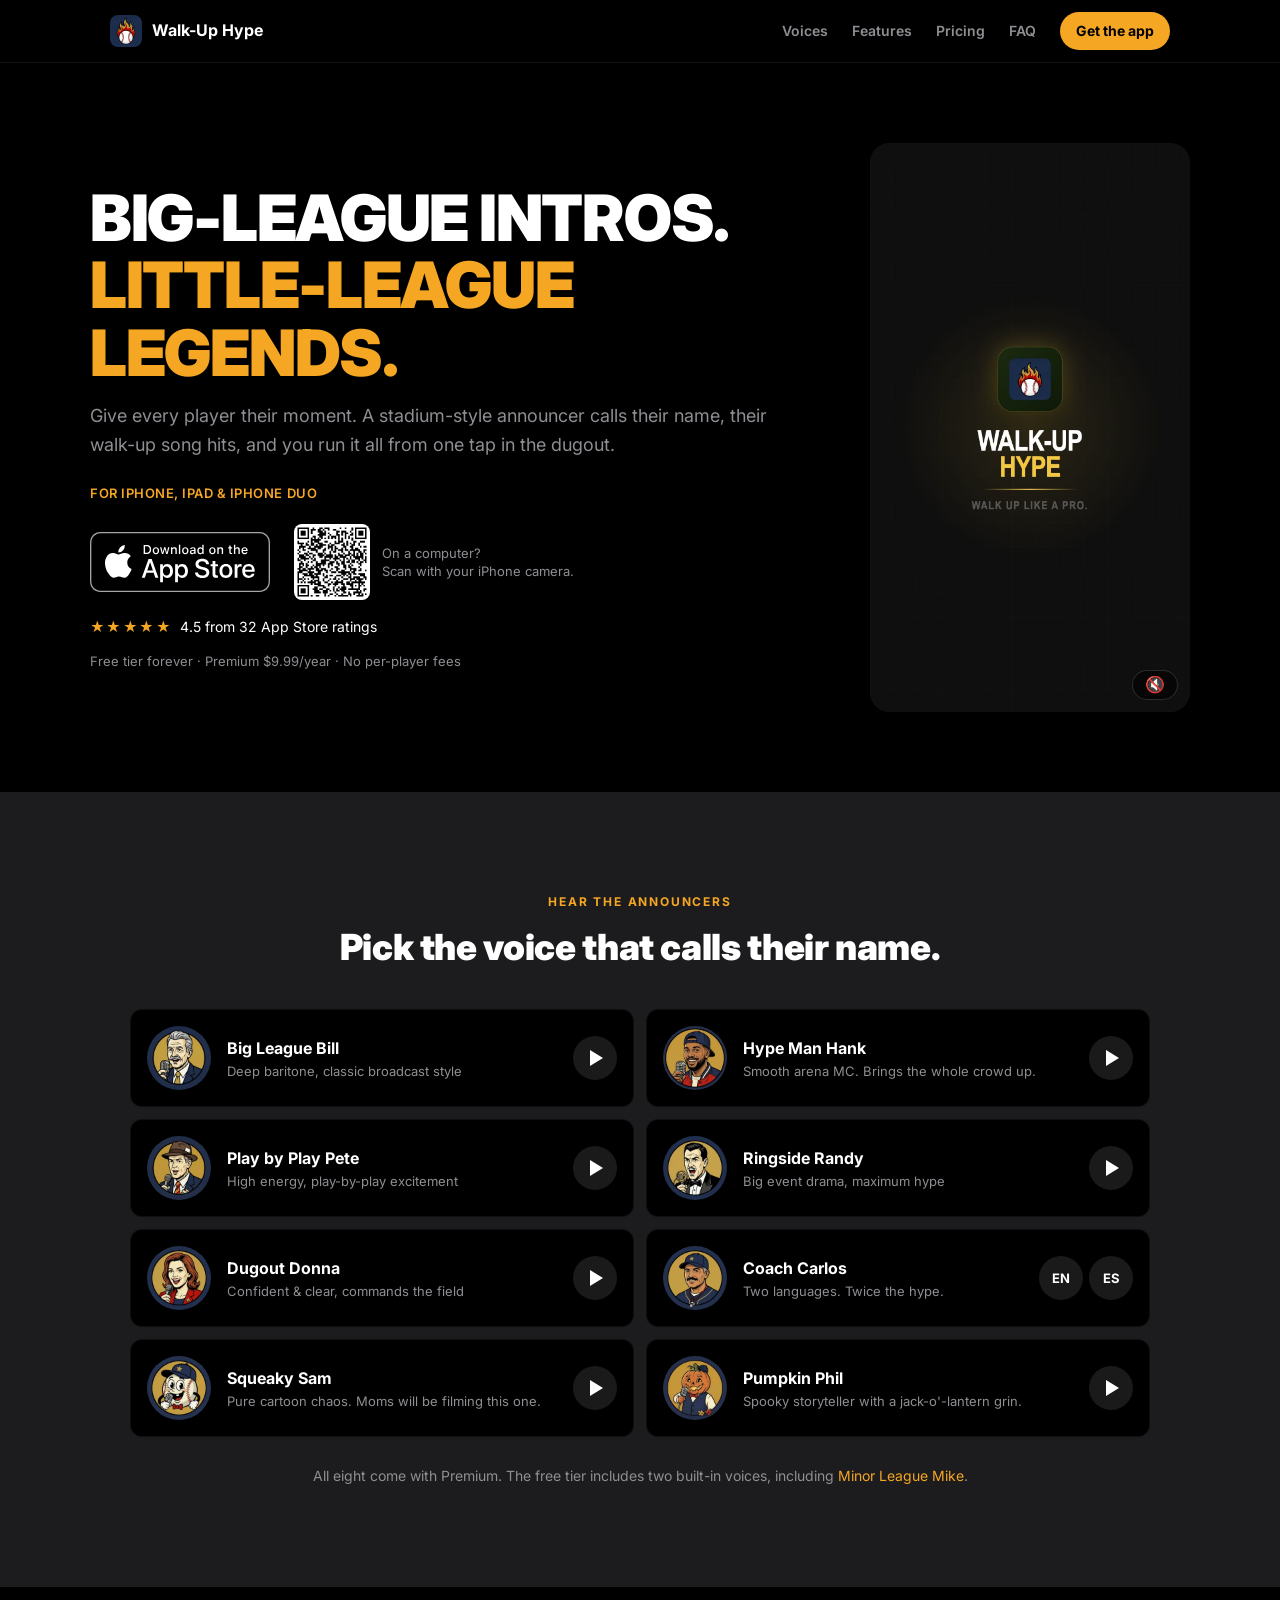
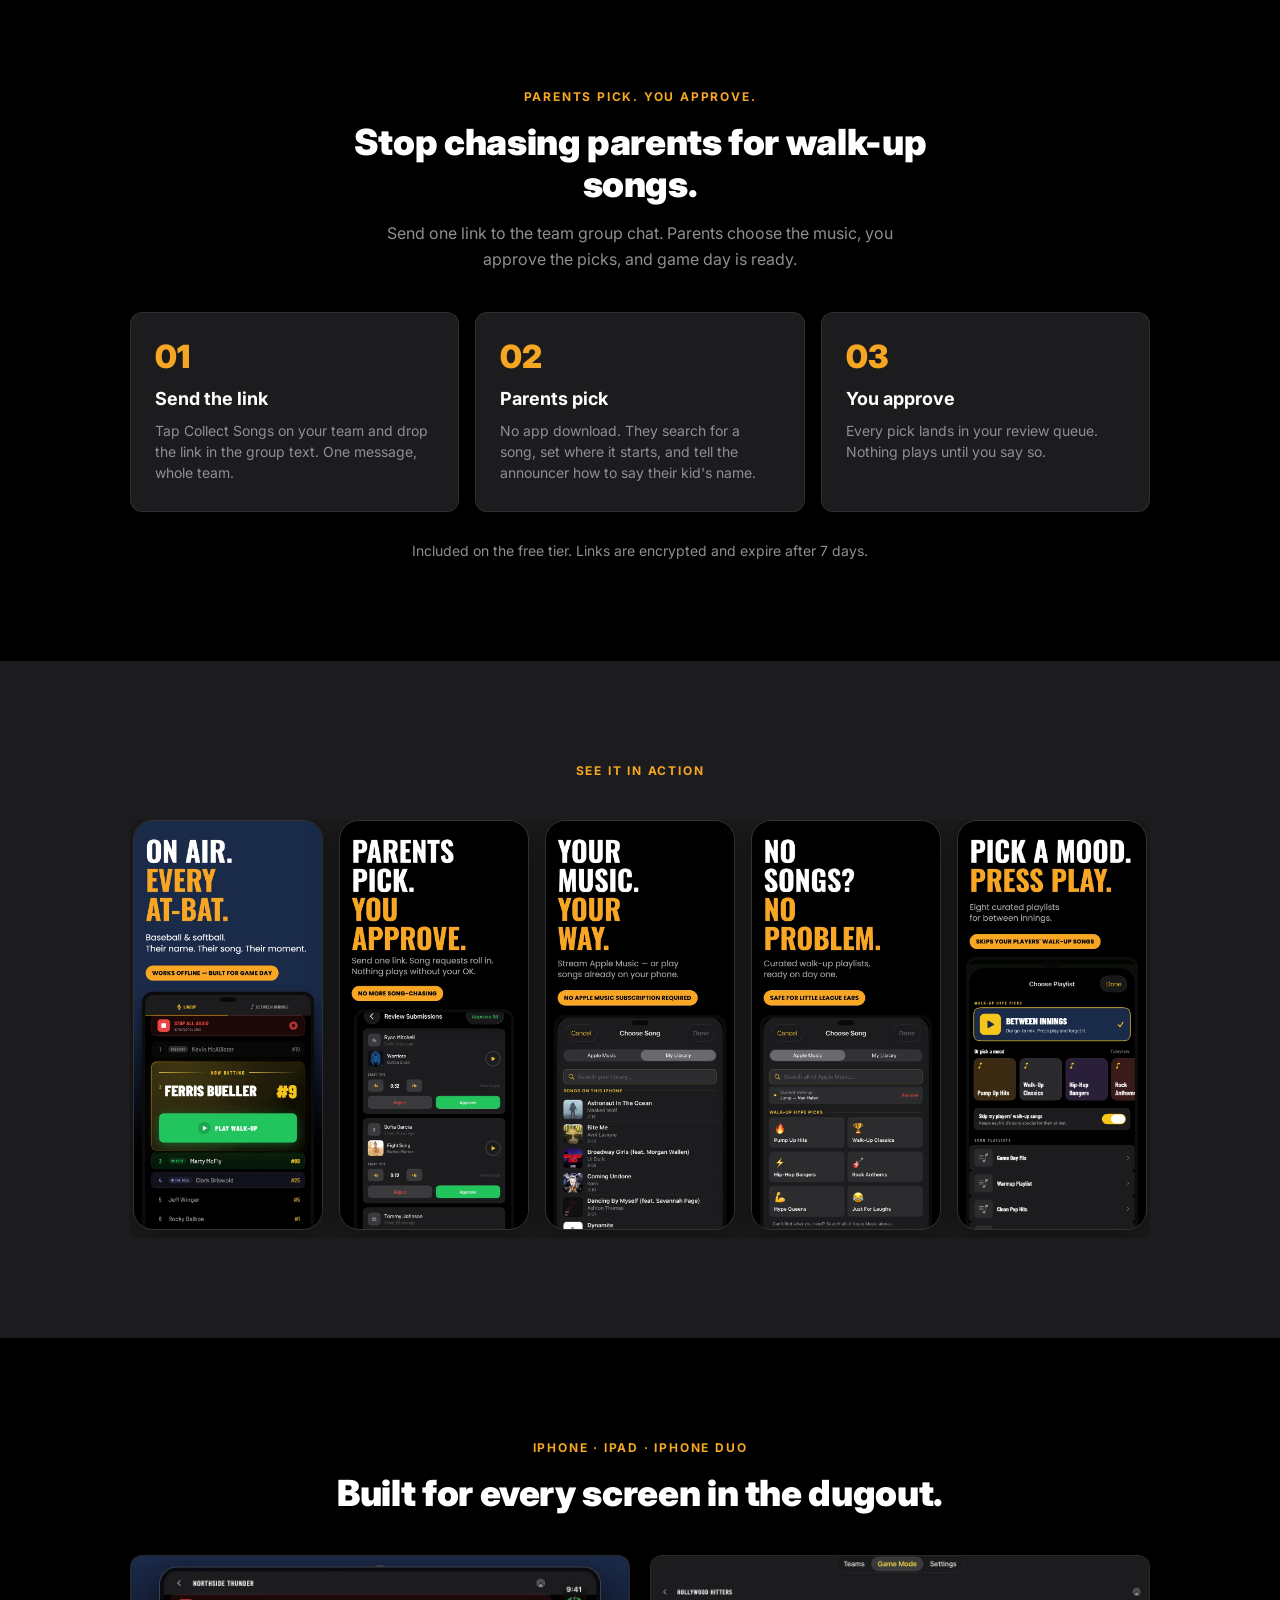
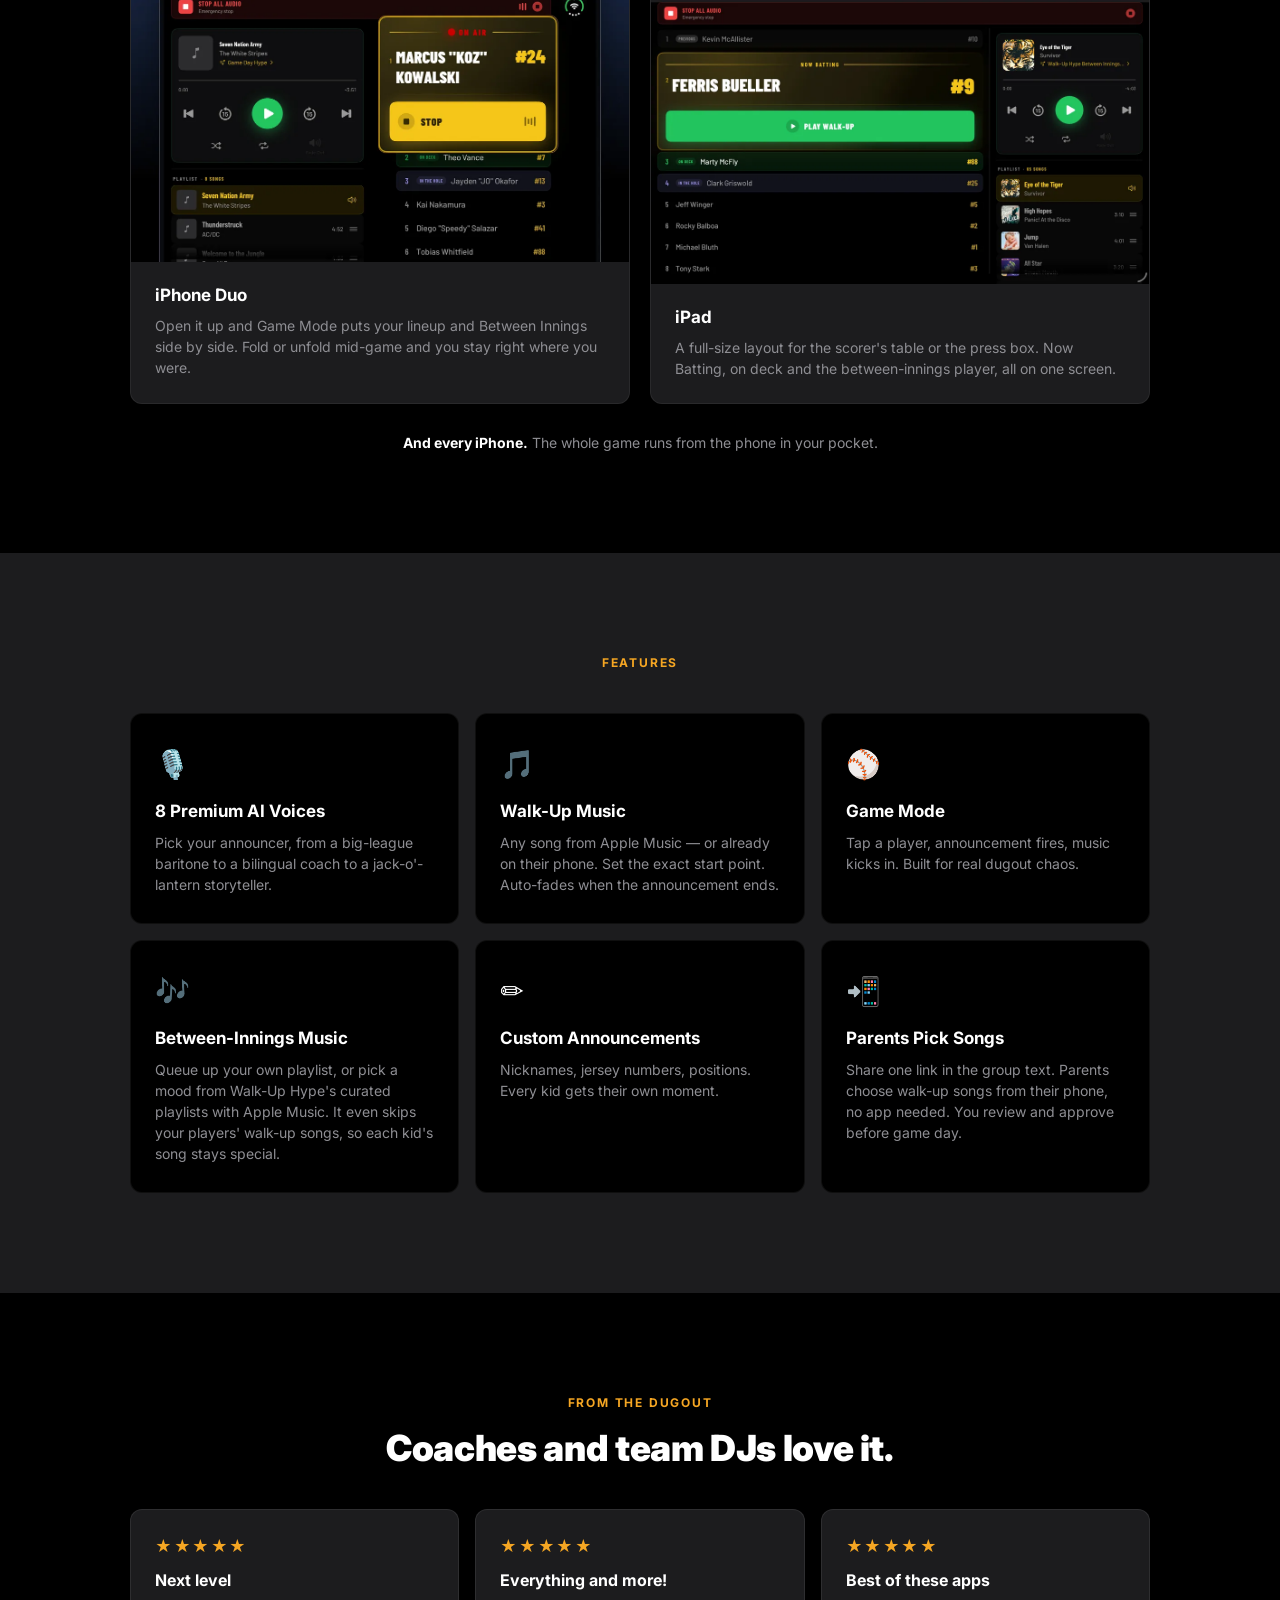
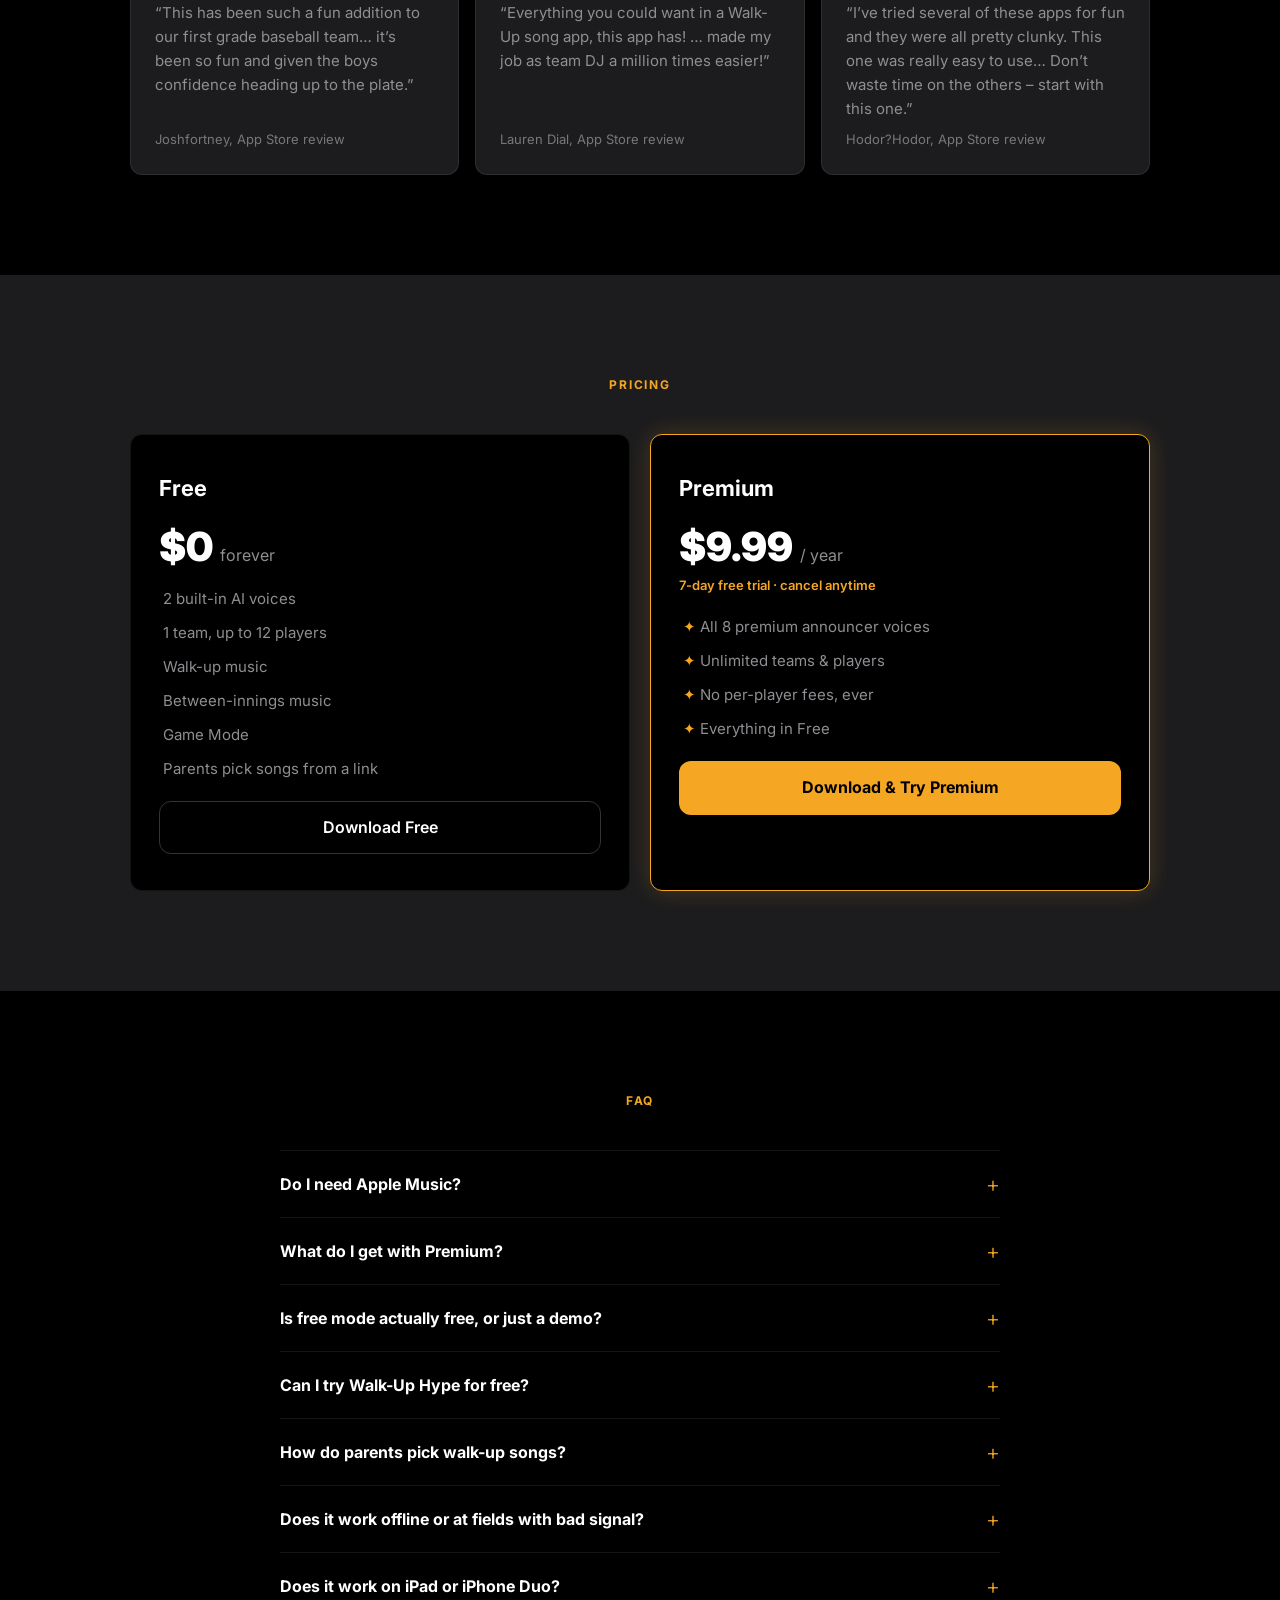
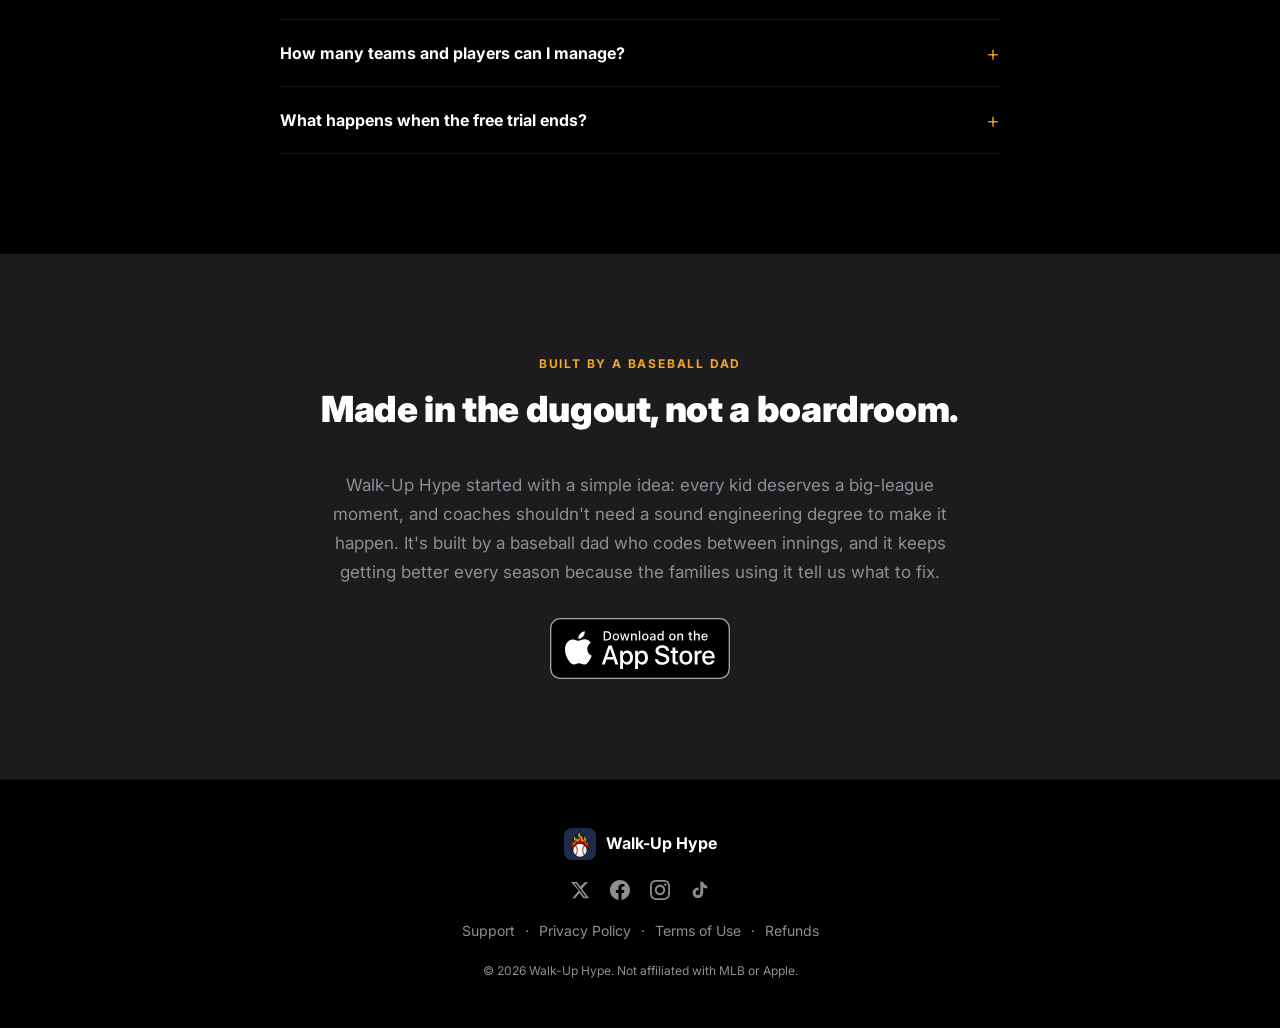
==== commit 2c154d6f: "Between Innings picks shelf from 1.6 The Pick a Mood screenshot replaces the Between Innings one in " ====
--- a/index.html
+++ b/index.html
@@ -219,7 +219,7 @@
         <img src="assets/shot-collab.webp" alt="Parents submit songs and you approve them" class="screenshot" width="660" height="1431" loading="lazy" decoding="async" />
         <img src="assets/shot-yourmusic.webp" alt="Pick songs from Apple Music or your own library" class="screenshot" width="660" height="1431" loading="lazy" decoding="async" />
         <img src="assets/shot-picks.webp" alt="Curated walk-up playlists" class="screenshot" width="660" height="1431" loading="lazy" decoding="async" />
-        <img src="assets/shot-between.webp" alt="Between-innings music" class="screenshot" width="660" height="1431" loading="lazy" decoding="async" />
+        <img src="assets/shot-shelf.webp" alt="Between Innings picks: pick a mood, skip your players' walk-up songs" class="screenshot" width="660" height="1431" loading="lazy" decoding="async" />
       </div>
     </div>
   </section>
@@ -276,7 +276,7 @@
         <div class="feature-card">
           <span class="feature-icon">🎶</span>
           <h3>Between-Innings Music</h3>
-          <p>Queue up a playlist and keep the crowd pumped between innings.</p>
+          <p>Queue up your own playlist, or pick a mood from Walk-Up Hype's curated playlists with Apple Music. It even skips your players' walk-up songs, so each kid's song stays special.</p>
         </div>
 
         <div class="feature-card">
